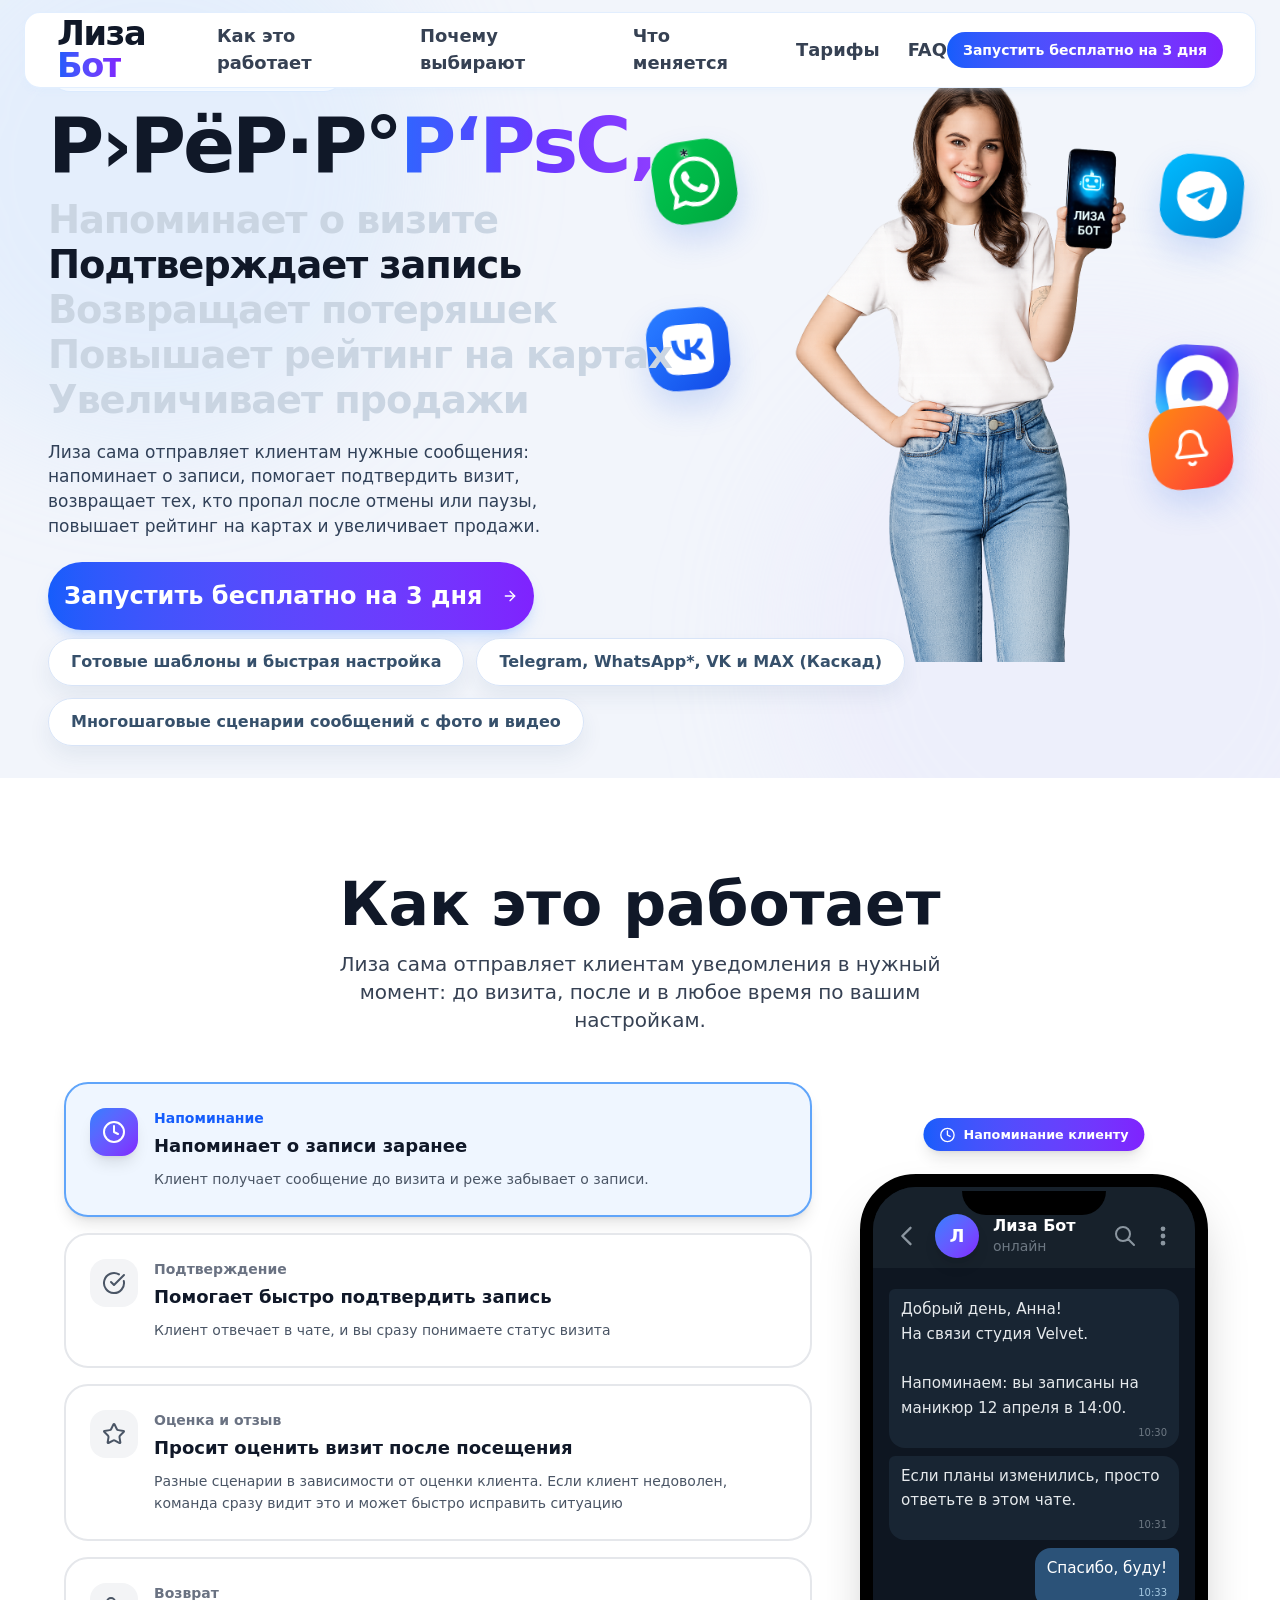
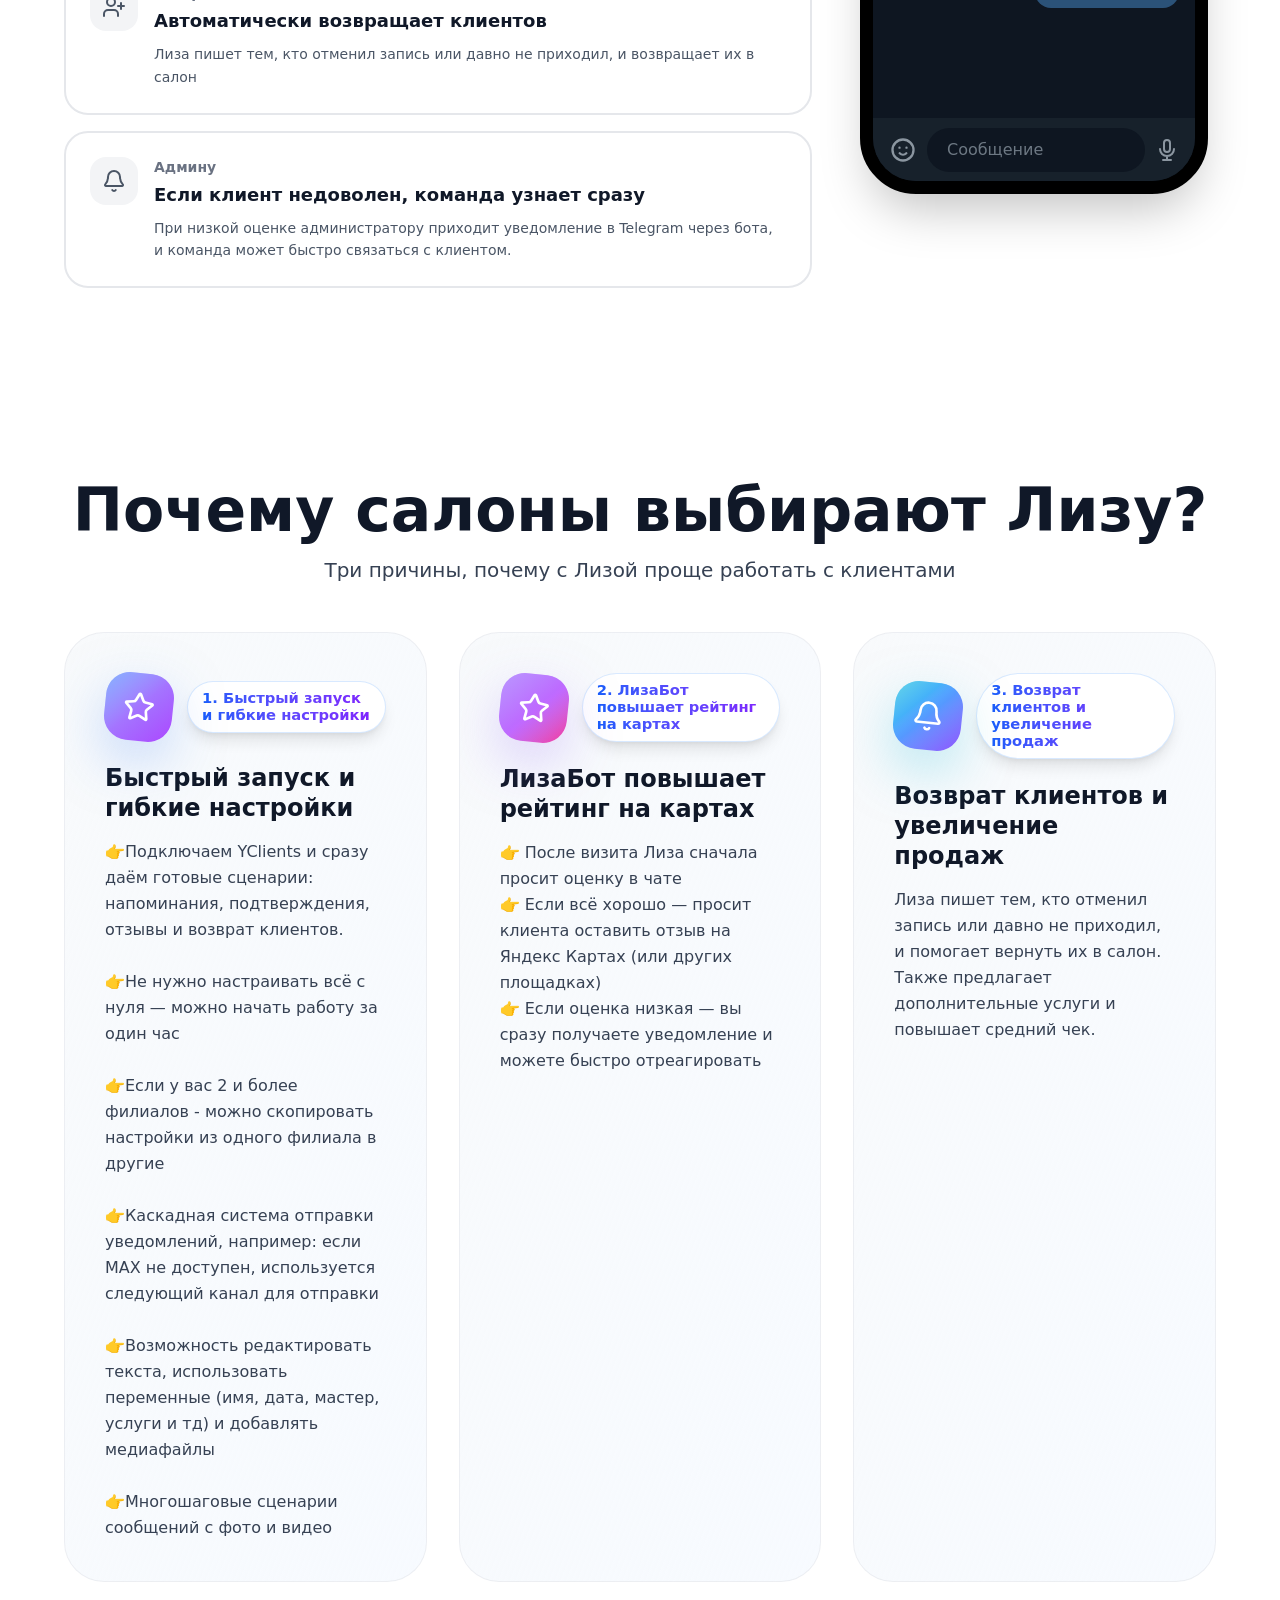
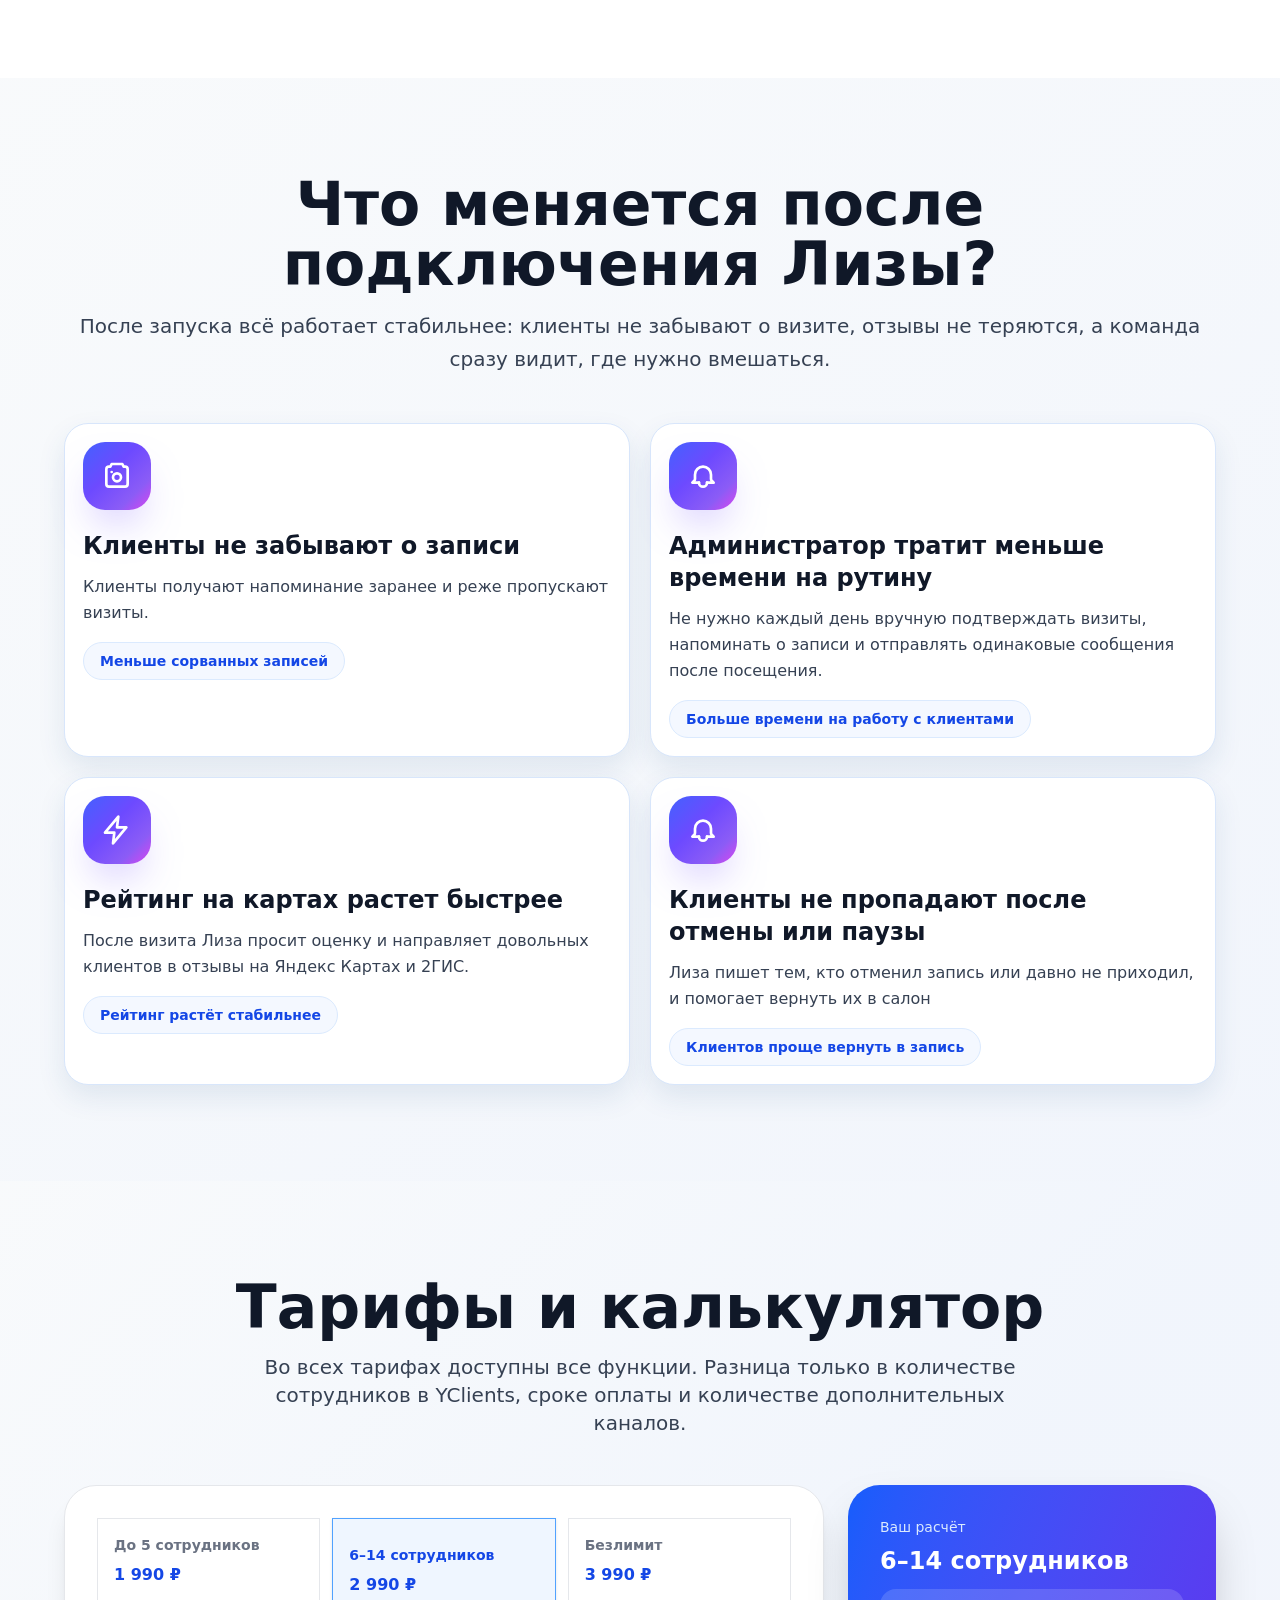
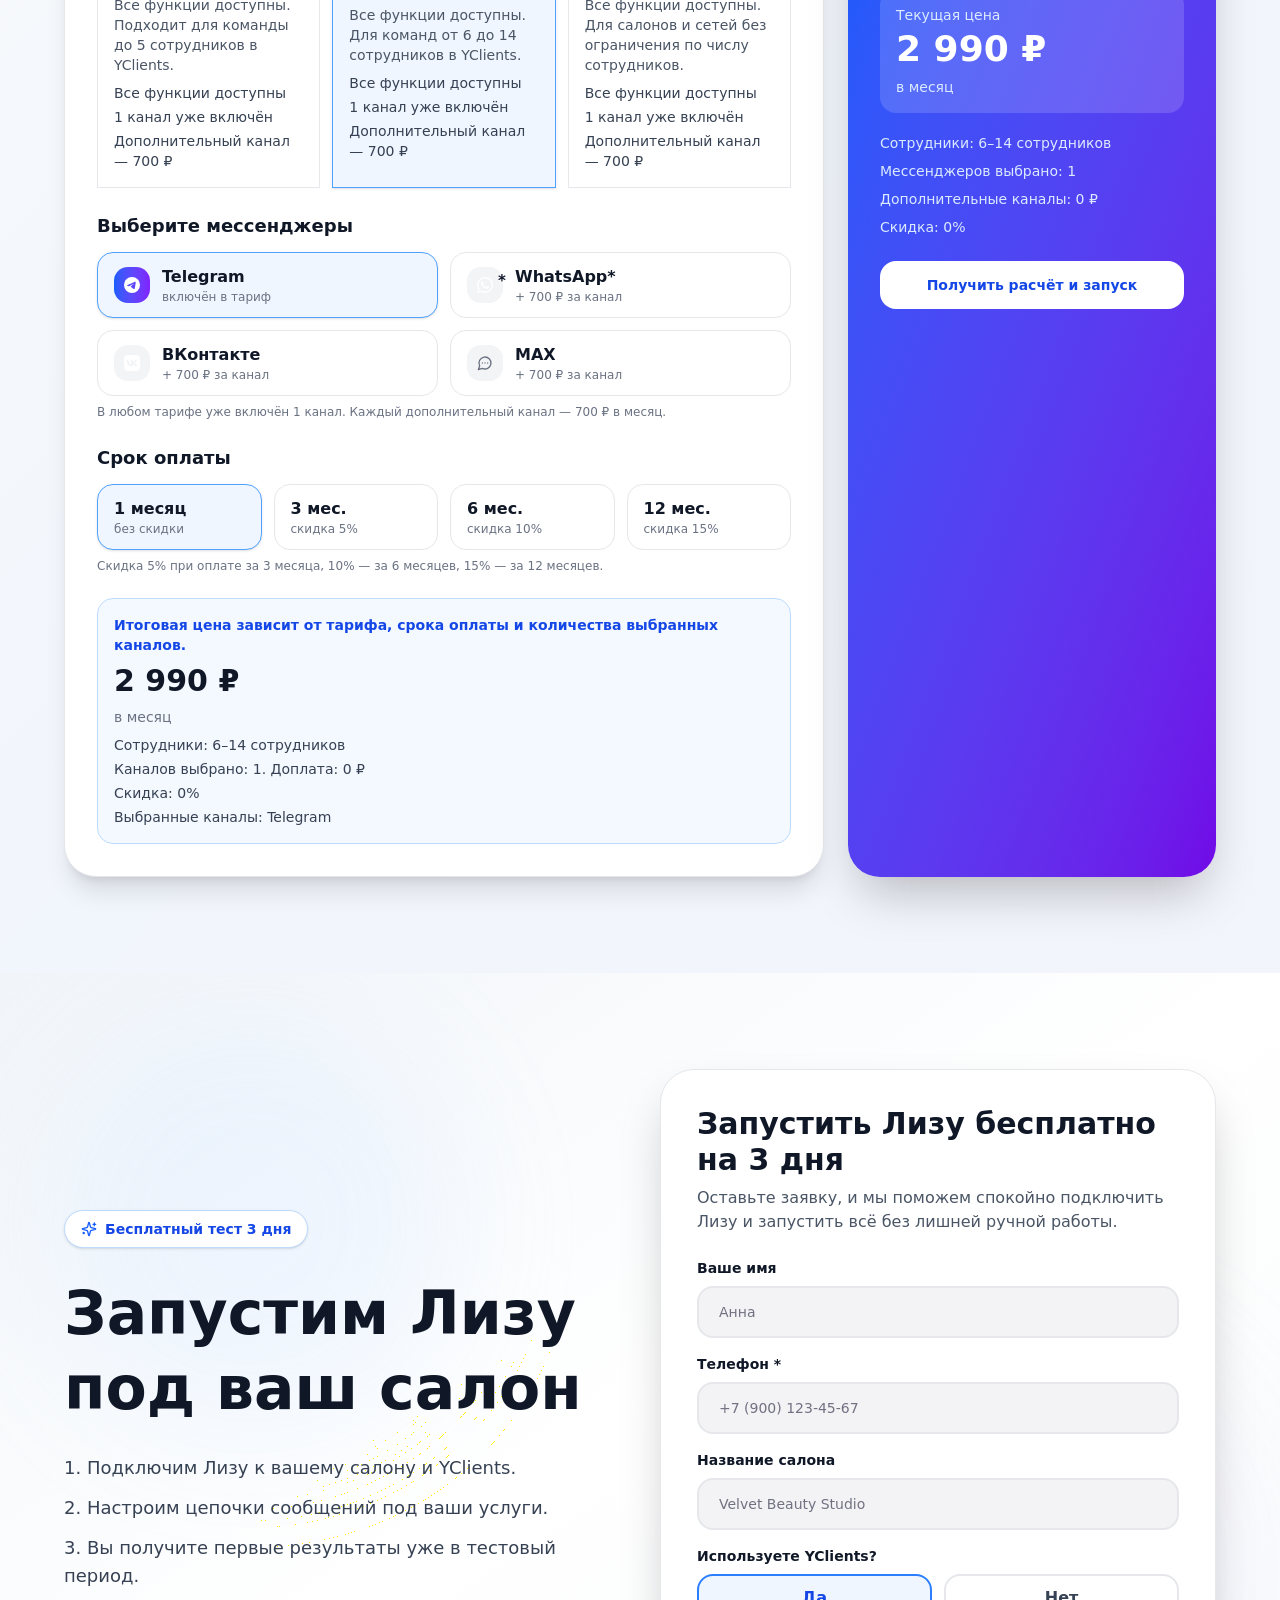
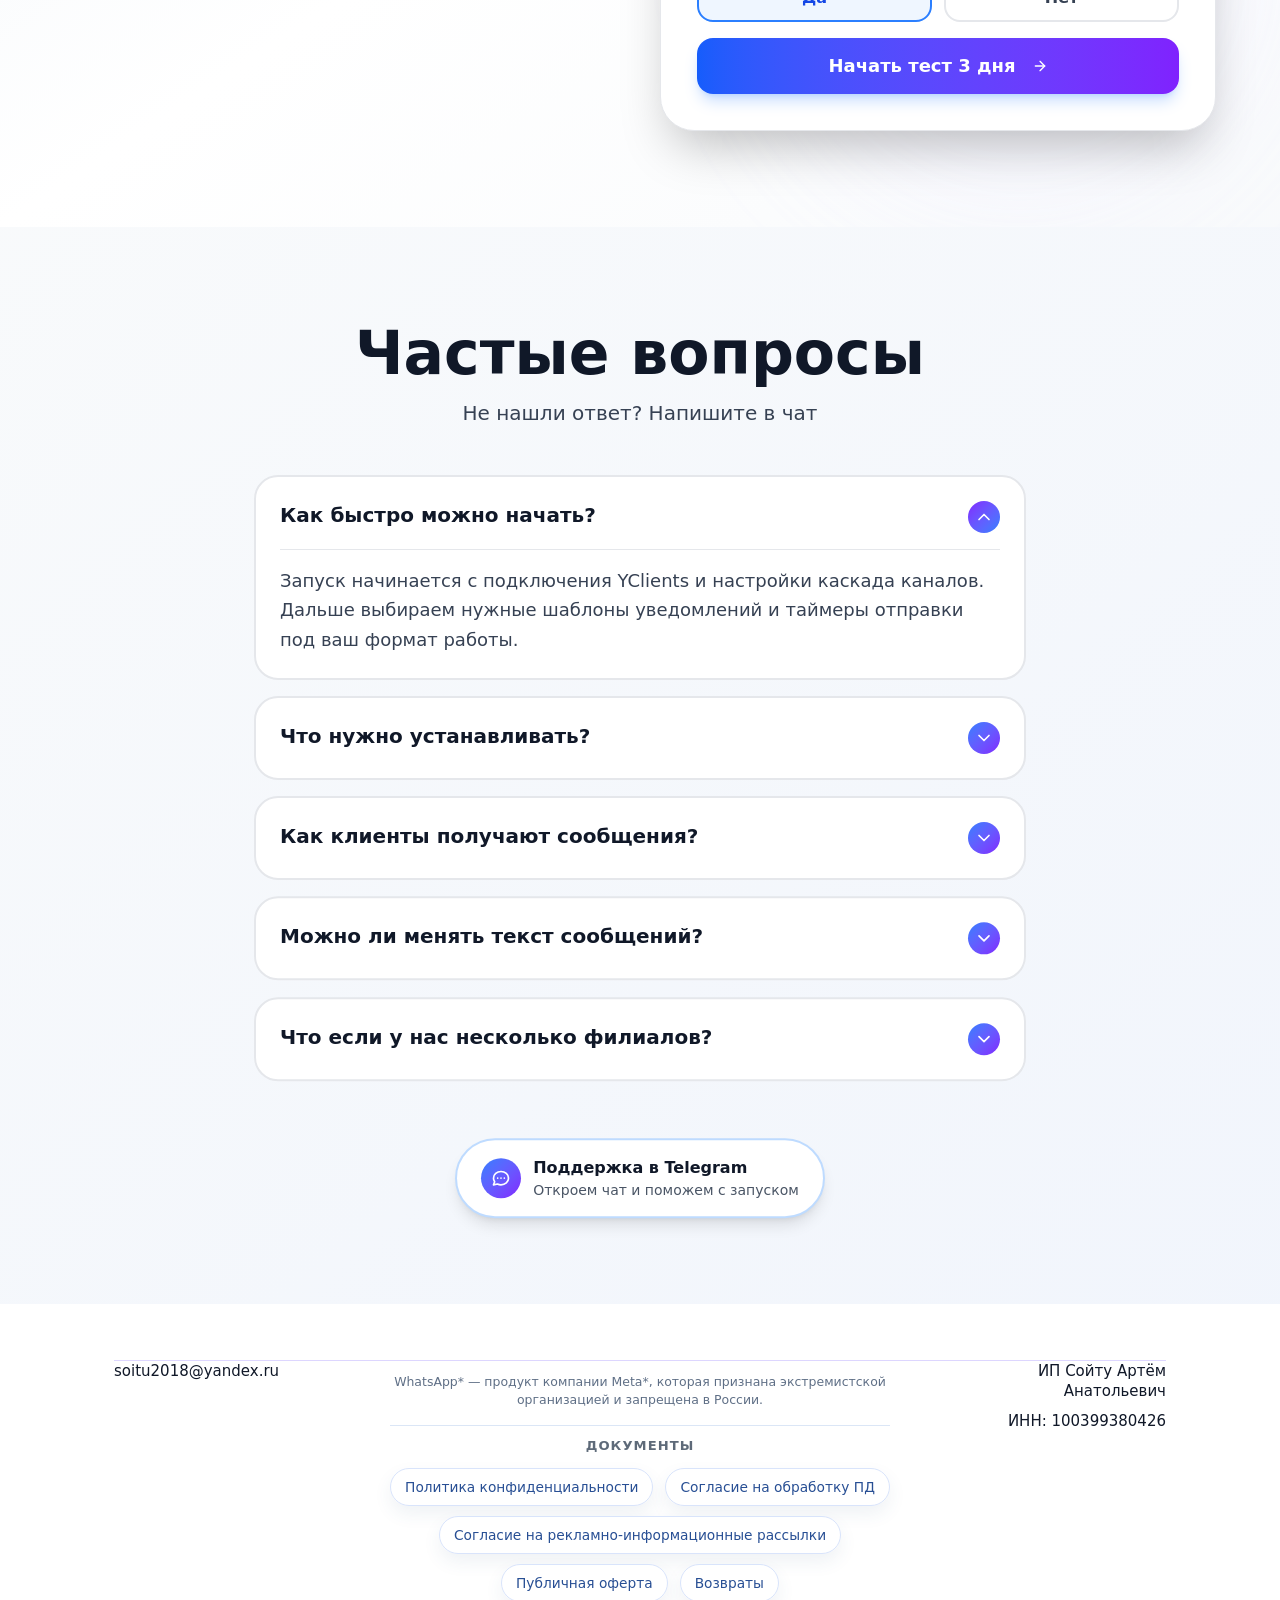
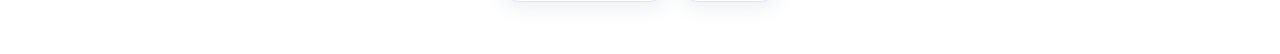
==== index.html @ 86edf3aa "Fix WhatsApp disclaimer markers" ====
﻿<!doctype html>
<!-- DEPLOY_ID: v7-2026-04-03-marketing-refresh -->
<html lang="ru">
<head>
  <meta charset="UTF-8" />
  <meta name="viewport" content="width=device-width, initial-scale=1" />
  <title>Liza Bot Landing</title>
  <link rel="stylesheet" href="./liza-app.css?v=20" />
  <style>
    html, body {
      margin: 0;
      padding: 0;
      width: 100%;
      max-width: 100%;
      overflow-x: hidden;
      background: #f2f5fb;
    }
    #liza-tilda-root {
      width: 100%;
      max-width: 100%;
      overflow-x: hidden;
    }

    .liza-old-content {
      display: none !important;
    }

    .liza-benefits-rebuild,
    .liza-outcomes-rebuild {
      margin-top: 24px;
      display: grid;
      gap: 18px;
    }

    .liza-benefits-grid {
      display: grid;
      grid-template-columns: 1fr;
      gap: 18px;
    }

    .liza-benefit-card {
      border: 1px solid #d9e5f8;
      background: linear-gradient(170deg, #ffffff 0%, #f7faff 100%);
      border-radius: 30px;
      padding: 28px 30px;
      min-height: 220px;
      box-shadow: 0 18px 38px rgba(33, 73, 121, 0.1);
      transition: transform 0.18s ease, box-shadow 0.18s ease, border-color 0.18s ease;
      display: grid;
      grid-template-columns: 108px minmax(0, 1fr);
      gap: 0 24px;
      align-items: start;
    }

    .liza-benefit-card:hover {
      transform: translateY(-2px);
      box-shadow: 0 22px 38px rgba(33, 73, 121, 0.14);
      border-color: #bdd4fb;
    }

    .liza-benefit-icon {
      width: 96px;
      height: 96px;
      border-radius: 28px;
      display: inline-flex;
      align-items: center;
      justify-content: center;
      color: #fff;
      box-shadow: 0 20px 40px rgba(52, 91, 179, 0.28);
      background: linear-gradient(138deg, #2f66ff 0%, #7a33ff 100%);
      grid-row: 1 / span 2;
    }

    .liza-benefit-icon svg {
      width: 44px;
      height: 44px;
      stroke: currentColor;
    }

    .liza-benefit-content {
      display: grid;
      gap: 8px;
      align-content: start;
      min-width: 0;
    }

    .liza-benefit-kicker {
      margin: 0;
      display: inline-flex;
      align-items: center;
      justify-self: start;
      border-radius: 999px;
      border: 1px solid #d2e2ff;
      background: #eef4ff;
      color: #2a64d1;
      padding: 7px 14px;
      font-size: 0.82rem;
      font-weight: 700;
      letter-spacing: 0.01em;
    }

    .liza-benefit-title {
      margin: 0 0 8px;
      color: #10253a;
      font-size: 1.35rem;
      font-weight: 850;
      line-height: 1.25;
    }

    .liza-benefit-copy {
      margin: 0;
      color: #3b4e64;
      font-size: 1.04rem;
      line-height: 1.58;
      white-space: pre-line;
    }

    .liza-outcomes-lead {
      background: #eef3ff;
      border: 1px solid #cfe0ff;
      border-radius: 18px;
      padding: 18px 20px;
      color: #2a4665;
      line-height: 1.5;
      font-size: clamp(1.06rem, 1.02rem + 0.38vw, 1.24rem);
      font-weight: 520;
    }

    .liza-outcomes-grid {
      display: grid;
      grid-template-columns: repeat(2, minmax(0, 1fr));
      gap: 14px;
    }

    .liza-outcome-card {
      border: 1px solid #d8e6fb;
      background: #fff;
      border-radius: 24px;
      padding: 18px;
      box-shadow: 0 12px 28px rgba(34, 79, 132, 0.1);
      transition: transform .18s ease, box-shadow .18s ease, border-color .18s ease;
    }

    .liza-outcome-card:hover {
      transform: translateY(-2px);
      box-shadow: 0 18px 34px rgba(34, 79, 132, 0.14);
      border-color: #bfd5ff;
    }

    .liza-outcome-head {
      display: flex;
      align-items: center;
      gap: 12px;
      margin-bottom: 10px;
    }

    .liza-outcome-icon {
      width: 68px;
      height: 68px;
      border-radius: 22px;
      display: inline-flex;
      align-items: center;
      justify-content: center;
      color: #fff;
      background-image: linear-gradient(135deg, #4361ff 0%, #6d4aff 42%, #8b5cf6 76%, #d946ef 100%) !important;
      box-shadow: 0 22px 44px -18px rgba(109, 74, 255, 0.58);
      flex-shrink: 0;
    }

    .liza-outcome-icon svg {
      width: 32px;
      height: 32px;
      stroke: currentColor;
    }

    .liza-outcome-title {
      margin: 0;
      color: #10253a;
      font-size: 1.12rem;
      font-weight: 800;
      line-height: 1.28;
    }

    .liza-outcome-copy {
      margin: 0;
      color: #3b4e64;
      font-size: 0.97rem;
      line-height: 1.5;
    }

    .liza-outcome-metric {
      margin-top: 12px;
      display: inline-flex;
      align-items: center;
      padding: 6px 10px;
      border-radius: 999px;
      font-size: 0.86rem;
      font-weight: 700;
      color: #1f5fce;
      background: #edf4ff;
      border: 1px solid #d7e7ff;
    }

    .liza-pricing-shell {
      margin-top: 20px;
      display: grid;
      grid-template-columns: minmax(0, 1.75fr) minmax(280px, 1fr);
      gap: 16px;
      align-items: stretch;
    }

    .liza-pricing-widget {
      background: #fff;
      border-radius: 26px;
      border: 1px solid #d8e5fb;
      box-shadow: 0 16px 36px rgba(35, 77, 126, 0.12);
      padding: 20px;
      color: #12263a;
      display: grid;
      gap: 12px;
    }

    .liza-pricing-grid {
      display: grid;
      grid-template-columns: repeat(3, minmax(0, 1fr));
      gap: 10px;
    }

    .liza-plan {
      border: 1px solid #d8e5fb;
      border-radius: 18px;
      padding: 12px;
      background: #f9fbff;
      cursor: pointer;
      transition: 0.18s ease;
      min-height: 140px;
    }

    .liza-plan input {
      display: none;
    }

    .liza-plan.active {
      background: linear-gradient(135deg, #eef5ff 0%, #ebeefe 100%);
      border-color: #4a87ff;
      box-shadow: 0 10px 22px rgba(42, 102, 201, 0.2);
    }

    .liza-plan-name {
      margin: 0 0 7px;
      font-weight: 800;
      font-size: 1.04rem;
      color: #102a45;
    }

    .liza-plan-price {
      margin: 0;
      font-size: 1.38rem;
      font-weight: 900;
      color: #1d5ed0;
      letter-spacing: -0.01em;
    }

    .liza-plan-meta {
      margin-top: 8px;
      color: #516882;
      font-size: 0.86rem;
      line-height: 1.36;
    }

    .liza-plan-desc {
      margin: 4px 0 0;
      color: #5d6f84;
      font-size: 0.84rem;
      line-height: 1.35;
    }

    .liza-pricing-row-title {
      margin: 2px 0 2px;
      font-size: 0.94rem;
      font-weight: 800;
      color: #233f5b;
    }

    .liza-pricing-row-hint {
      margin: -2px 0 2px;
      color: #5b6f87;
      font-size: 0.84rem;
      line-height: 1.42;
    }

    .liza-messenger-row {
      display: grid;
      grid-template-columns: repeat(2, minmax(0, 1fr));
      gap: 8px;
    }

    .liza-ms-item {
      display: inline-flex;
      align-items: center;
      gap: 8px;
      border: 1px solid #d2e0f8;
      border-radius: 14px;
      padding: 9px 11px;
      font-size: 0.9rem;
      font-weight: 600;
      color: #26445f;
      background: #f8fbff;
      user-select: none;
      cursor: pointer;
      transition: .18s ease;
    }

    .liza-ms-label {
      display: inline-flex;
      align-items: center;
      gap: 8px;
    }

    .liza-ms-icon {
      width: 24px;
      height: 24px;
      border-radius: 8px;
      display: inline-flex;
      align-items: center;
      justify-content: center;
      color: #fff;
      font-size: 0.67rem;
      font-weight: 800;
      letter-spacing: 0.01em;
      box-shadow: 0 6px 14px rgba(46, 74, 130, 0.22);
      flex-shrink: 0;
      position: relative;
      overflow: visible;
    }

    .liza-ms-icon--telegram { background: linear-gradient(135deg, #2aabee 0%, #1b7fd6 100%); }
    .liza-ms-icon--whatsapp { background: linear-gradient(135deg, #2ec866 0%, #1d9a4c 100%); }
    .liza-ms-icon--whatsapp::after {
      content: "*";
      position: absolute;
      top: -15px;
      left: 50%;
      transform: translateX(-50%);
      display: grid;
      place-items: center;
      width: 14px;
      height: 14px;
      font-size: 15px;
      font-weight: 900;
      line-height: 1;
      color: #0f172a;
      text-shadow: 0 1px 0 #ffffff, 0 0 6px rgba(255, 255, 255, 0.92);
      z-index: 2;
    }
    .liza-ms-icon--vk { background: linear-gradient(135deg, #3a6fe8 0%, #2855c3 100%); }
    .liza-ms-icon--max { background: linear-gradient(135deg, #5f7cff 0%, #7c3bff 100%); }
    .liza-ms-icon--default { background: linear-gradient(135deg, #4f7fff 0%, #5a62d4 100%); }

    .liza-whatsapp-icon-host {
      position: relative !important;
      overflow: visible !important;
    }

    .liza-whatsapp-icon-star {
      position: absolute;
      top: -15px;
      left: 50%;
      transform: translateX(-50%);
      display: grid;
      place-items: center;
      width: 14px;
      height: 14px;
      color: #0f172a;
      font-size: 15px;
      font-weight: 900;
      line-height: 1;
      pointer-events: none;
      text-shadow: 0 1px 0 #ffffff, 0 0 6px rgba(255, 255, 255, 0.92);
      z-index: 3;
    }

    .liza-whatsapp-icon-host--wide > .liza-whatsapp-icon-star {
      top: 7px;
      left: 35px;
    }

    .liza-ms-item.active {
      border-color: #5692ff;
      background: #eaf2ff;
      box-shadow: inset 0 0 0 1px rgba(73, 131, 255, 0.18);
    }

    .liza-ms-item input {
      accent-color: #2b76ff;
      width: 15px;
      height: 15px;
    }

    .liza-pricing-note-grid {
      display: grid;
      grid-template-columns: repeat(2, minmax(0, 1fr));
      gap: 8px;
    }

    .liza-pricing-note {
      border: 1px solid #d9e7ff;
      border-radius: 14px;
      padding: 10px 12px;
      background: #f8fbff;
      color: #3d5670;
      font-size: 0.86rem;
      line-height: 1.35;
    }

    .liza-pricing-note strong {
      color: #1c3653;
      display: block;
      margin-bottom: 4px;
    }

    .liza-pricing-aside {
      border-radius: 26px;
      border: 1px solid rgba(102, 128, 255, 0.28);
      background: linear-gradient(155deg, #2f66ff 0%, #4d4bf5 52%, #6f2dff 100%);
      box-shadow: 0 24px 44px rgba(60, 65, 166, 0.32);
      color: #fff;
      padding: 20px;
      display: grid;
      align-content: start;
      gap: 12px;
    }

    .liza-aside-kicker {
      margin: 0;
      font-size: 0.84rem;
      font-weight: 600;
      color: rgba(236, 243, 255, 0.9);
    }

    .liza-aside-title {
      margin: 0;
      font-size: 2rem;
      line-height: 1;
      font-weight: 900;
      letter-spacing: -0.02em;
      color: #fff;
    }

    .liza-pricing-summary {
      border-radius: 16px;
      border: 1px solid rgba(255, 255, 255, 0.2);
      background: rgba(255, 255, 255, 0.14);
      padding: 14px;
      display: grid;
      gap: 4px;
    }

    .liza-summary-big {
      font-size: 2.05rem;
      font-weight: 900;
      color: #fff;
      line-height: 1.06;
      letter-spacing: -0.015em;
    }

    .liza-summary-line {
      font-size: 0.92rem;
      color: rgba(239, 245, 255, 0.96);
      line-height: 1.45;
    }

    .liza-pricing-cta {
      margin-top: 2px;
      display: inline-flex;
      align-items: center;
      justify-content: center;
      width: 100%;
      min-height: 48px;
      border-radius: 14px;
      border: none;
      text-decoration: none;
      font-size: 0.98rem;
      font-weight: 800;
      color: #1744c2;
      background: #fff;
      transition: transform .14s ease, box-shadow .14s ease;
      box-shadow: 0 10px 22px rgba(15, 22, 62, 0.22);
    }

    .liza-pricing-cta:hover {
      transform: translateY(-1px);
      box-shadow: 0 14px 26px rgba(15, 22, 62, 0.28);
    }

    .liza-footer-clean {
      background: #ffffff;
      margin-top: 24px;
      border-top: 1px solid #dbe6f6;
    }

    .liza-footer-inner {
      max-width: 1420px;
      margin: 0 auto;
      padding: 28px 24px 34px;
    }

    .liza-footer-grid {
      display: grid;
      grid-template-columns: minmax(0, 1fr) minmax(0, 1fr) minmax(0, 1fr);
      gap: 24px;
      align-items: start;
    }

    .liza-footer-col {
      display: grid;
      gap: 18px;
      align-content: start;
    }

    .liza-footer-col--center {
      justify-items: center;
      text-align: center;
    }

    .liza-footer-col--right {
      justify-items: end;
      text-align: right;
    }

    .liza-footer-link,
    .liza-footer-text {
      color: #13253a;
      font-size: clamp(1rem, 0.98rem + 0.22vw, 1.12rem);
      line-height: 1.4;
      text-decoration: none;
    }

    .liza-footer-link {
      transition: color 0.18s ease, opacity 0.18s ease;
    }

    .liza-footer-link:hover {
      color: #2a64d1;
    }

    .liza-footer-docs {
      width: min(100%, 500px);
      margin-top: 2px;
      padding-top: 10px;
      border-top: 1px solid #dbe6f6;
    }

    .liza-footer-docs-title {
      margin: 0 0 12px;
      color: #13253a;
      font-size: 0.82rem;
      font-weight: 800;
      letter-spacing: 0.08em;
      text-transform: uppercase;
      opacity: 0.68;
    }

    .liza-footer-docs-list {
      display: flex;
      flex-wrap: wrap;
      align-items: center;
      justify-content: center;
      gap: 10px 12px;
      margin: 0;
      padding: 0;
      list-style: none;
    }

    .liza-footer-docs-list a {
      display: inline-flex;
      align-items: center;
      justify-content: center;
      min-height: 38px;
      padding: 7px 14px;
      border: 1px solid #d9e4fb;
      border-radius: 999px;
      background: rgba(255, 255, 255, 0.92);
      color: #284f94;
      font-size: 0.86rem;
      font-weight: 500;
      line-height: 1.35;
      text-decoration: none;
      box-shadow: 0 8px 18px rgba(54, 84, 132, 0.08);
      transition: transform 0.16s ease, box-shadow 0.16s ease, border-color 0.16s ease, color 0.16s ease;
      text-align: center;
    }

    .liza-footer-docs-list a:hover {
      color: #4f43e3;
      border-color: #c8d9fb;
      box-shadow: 0 12px 24px rgba(54, 84, 132, 0.12);
      transform: translateY(-1px);
    }

    .liza-whatsapp-footnote {
      max-width: 620px;
      margin: 12px auto 0;
      color: #5f6f86;
      font-size: 0.78rem;
      line-height: 1.45;
      text-align: center;
    }

    .liza-footer-socials {
      display: inline-flex;
      align-items: center;
      justify-content: center;
      gap: 14px;
      flex-wrap: wrap;
    }

    .liza-footer-social {
      width: 48px;
      height: 48px;
      border-radius: 16px;
      display: inline-flex;
      align-items: center;
      justify-content: center;
      background: #ffffff;
      color: #4f43e3;
      border: 1px solid #d9e4fb;
      text-decoration: none;
      font-size: 0.9rem;
      font-weight: 800;
      letter-spacing: 0.02em;
      box-shadow: 0 10px 24px rgba(56, 86, 139, 0.14);
      transition: transform 0.16s ease, box-shadow 0.16s ease, border-color 0.16s ease, color 0.16s ease, background 0.16s ease;
    }

    .liza-footer-social:hover {
      transform: translateY(-1px);
      box-shadow: 0 16px 30px rgba(56, 86, 139, 0.18);
      border-color: #c8d9fb;
      color: #2b63da;
      background: #f8fbff;
    }

    .liza-footer-social svg {
      width: 18px;
      height: 18px;
      fill: currentColor;
      stroke: none;
    }

    .liza-hero-chip {
      display: inline-flex !important;
      align-items: center;
      justify-content: center;
      min-height: 48px;
      padding: 0 18px;
      border-radius: 999px;
      border: 1px solid #d8e4f7;
      background: rgba(255, 255, 255, 0.96);
      box-shadow: 0 10px 22px rgba(34, 72, 120, 0.08);
      color: #36506b;
      font-size: 0.98rem;
      font-weight: 700;
      line-height: 1.25;
      text-align: center;
    }

    @keyframes lizaHeroFloatA {
      0% { transform: translate3d(0, 0, 0) rotate(-2deg) scale(1); }
      25% { transform: translate3d(-5px, -10px, 0) rotate(-4deg) scale(1.02); }
      50% { transform: translate3d(6px, -20px, 0) rotate(2deg) scale(1.04); }
      75% { transform: translate3d(-3px, -9px, 0) rotate(-1deg) scale(1.02); }
      100% { transform: translate3d(0, 0, 0) rotate(-2deg) scale(1); }
    }

    @keyframes lizaHeroFloatB {
      0% { transform: translate3d(0, 0, 0) rotate(3deg) scale(1); }
      30% { transform: translate3d(7px, -14px, 0) rotate(5deg) scale(1.03); }
      60% { transform: translate3d(-4px, -18px, 0) rotate(1deg) scale(1.05); }
      100% { transform: translate3d(0, 0, 0) rotate(3deg) scale(1); }
    }

    @keyframes lizaHeroFloatC {
      0% { transform: translate3d(0, 0, 0) rotate(-1deg) scale(1); }
      20% { transform: translate3d(-8px, -8px, 0) rotate(-4deg) scale(1.01); }
      55% { transform: translate3d(3px, -22px, 0) rotate(3deg) scale(1.04); }
      100% { transform: translate3d(0, 0, 0) rotate(-1deg) scale(1); }
    }

    @keyframes lizaHeroFloatD {
      0% { transform: translate3d(0, 0, 0) rotate(1deg) scale(1); }
      35% { transform: translate3d(5px, -11px, 0) rotate(4deg) scale(1.02); }
      65% { transform: translate3d(-6px, -17px, 0) rotate(-2deg) scale(1.03); }
      100% { transform: translate3d(0, 0, 0) rotate(1deg) scale(1); }
    }

    .liza-hero-float {
      will-change: transform;
      transform-origin: 50% 50%;
    }

    #hero .liza-hero-visual > div:nth-of-type(2) .hero-float {
      animation: lizaHeroFloatA 6.9s ease-in-out infinite !important;
    }

    #hero .liza-hero-visual > div:nth-of-type(3) .hero-float {
      animation: lizaHeroFloatB 7.8s ease-in-out infinite !important;
    }

    #hero .liza-hero-visual > div:nth-of-type(4) .hero-float {
      animation: lizaHeroFloatC 8.4s ease-in-out infinite !important;
    }

    #hero .liza-hero-visual > div:nth-of-type(5) .hero-float {
      animation: lizaHeroFloatD 7.2s ease-in-out infinite !important;
    }

    .liza-gradient-bot-text {
      background: linear-gradient(90deg, #2f66ff 0%, #6a37ff 55%, #8e3dff 100%);
      -webkit-background-clip: text;
      background-clip: text;
      color: transparent;
    }

    .liza-support-link-card {
      cursor: pointer;
      transition: transform 0.16s ease, box-shadow 0.16s ease, border-color 0.16s ease;
    }

    .liza-support-link-card:hover {
      transform: translateY(-1px);
      box-shadow: 0 16px 28px rgba(39, 76, 129, 0.12);
      border-color: #cdddf9;
    }

    #faq [style*="opacity: 0"] {
      opacity: 1 !important;
      transform: none !important;
    }

    .liza-support-overlay {
      position: absolute;
      inset: 0;
      z-index: 4;
      border-radius: inherit;
    }

    @media (max-width: 1160px) {
      .liza-pricing-shell {
        grid-template-columns: 1fr;
      }
    }

    @media (max-width: 1024px) {
      .liza-benefits-grid,
      .liza-outcomes-grid,
      .liza-pricing-grid,
      .liza-pricing-note-grid,
      .liza-messenger-row {
        grid-template-columns: 1fr;
      }

      .liza-footer-grid {
        grid-template-columns: 1fr;
      }

      .liza-footer-col,
      .liza-footer-col--center,
      .liza-footer-col--right {
        justify-items: start;
        text-align: left;
      }

      .liza-footer-socials {
        justify-content: flex-start;
      }
    }

    @media (max-width: 760px) {
      header {
        overflow-x: clip !important;
      }

      header > div {
        padding-left: 12px !important;
        padding-right: 12px !important;
      }

      header > div > div {
        display: grid !important;
        grid-template-columns: minmax(0, 1fr) auto !important;
        min-height: 64px !important;
        gap: 10px !important;
        padding-left: 14px !important;
        padding-right: 14px !important;
        align-items: center !important;
      }

      header .liza-header-brand {
        display: block !important;
        flex: none !important;
        min-width: 0 !important;
        max-width: 100% !important;
        font-size: 1.22rem !important;
        line-height: 1 !important;
        white-space: nowrap !important;
        overflow: hidden !important;
        text-overflow: ellipsis !important;
      }

      header a[href="#lead-form"] {
        justify-self: end !important;
        min-height: 38px !important;
        max-width: min(50vw, 190px) !important;
        padding: 0 12px !important;
        font-size: 0.76rem !important;
        font-weight: 800 !important;
        line-height: 1.1 !important;
        white-space: nowrap !important;
        overflow: hidden !important;
        text-overflow: ellipsis !important;
        border-radius: 999px !important;
      }

      .liza-benefit-card {
        grid-template-columns: 72px minmax(0, 1fr);
        gap: 0 14px;
        padding: 20px;
        min-height: 0;
        align-items: start;
      }

      .liza-benefit-icon {
        width: 72px;
        height: 72px;
        border-radius: 22px;
        grid-row: 1 / span 2;
      }

      .liza-benefit-icon svg {
        width: 32px;
        height: 32px;
      }

      .liza-benefit-content {
        gap: 6px;
      }

      .liza-benefit-kicker {
        padding: 6px 12px;
        font-size: 0.78rem;
      }

      .liza-benefit-title {
        font-size: 1.18rem;
        line-height: 1.22;
      }

      .liza-benefit-copy {
        font-size: 0.96rem;
        line-height: 1.5;
      }
    }

    #hero .liza-hero-shell {
      padding-top: 40px !important;
    }

    #hero .liza-hero-grid {
      min-height: 0 !important;
      align-items: start !important;
    }

    #hero .liza-hero-copy {
      max-width: 700px !important;
    }

    #hero .liza-hero-badge,
    #hero .liza-hero-chip {
      padding: 12px 22px !important;
      font-size: 16px !important;
      line-height: 1.1 !important;
      border-radius: 9999px !important;
    }

    #hero .liza-hero-badge {
      margin-bottom: 18px !important;
    }

    #hero .liza-hero-title {
      font-size: clamp(56px, 6vw, 84px) !important;
      line-height: 0.94 !important;
      margin-bottom: 18px !important;
      letter-spacing: -0.04em !important;
    }

    #hero .liza-hero-rotator {
      display: flex;
      flex-direction: column;
      gap: 2px;
      margin-bottom: 20px !important;
    }

    #hero .liza-hero-line {
      font-size: clamp(26px, 3vw, 46px) !important;
      line-height: 1.02 !important;
      letter-spacing: -0.03em !important;
      white-space: nowrap !important;
    }

    #hero .liza-hero-lead {
      max-width: 680px !important;
      font-size: clamp(17px, 1.05vw, 20px) !important;
      line-height: 1.45 !important;
      margin-bottom: 24px !important;
    }

    #hero a[href="#lead-form"] {
      margin-top: 0 !important;
    }

    #hero .liza-hero-visual {
      height: clamp(520px, 64vh, 760px) !important;
      max-width: 560px !important;
    }

    #hero .hero-float {
      animation-name: heroFloat !important;
      animation-duration: 4.4s !important;
      animation-iteration-count: infinite !important;
      animation-timing-function: ease-in-out !important;
      animation-play-state: running !important;
      transform-origin: center center !important;
    }

    #hero .hero-icon-shell {
      box-shadow: 0 16px 32px rgba(37, 99, 235, 0.18) !important;
    }

    header .liza-header-brand {
      font-size: 2.1rem !important;
      line-height: 0.95 !important;
      letter-spacing: -0.04em !important;
    }

    #pricing .liza-pricing-plan-grid {
      display: grid !important;
      grid-template-columns: repeat(3, minmax(0, 1fr)) !important;
      gap: 12px !important;
      align-items: stretch !important;
    }

    #pricing .liza-pricing-plan-card {
      padding: 16px !important;
      min-height: 0 !important;
    }

    #pricing .liza-pricing-plan-card p {
      margin-bottom: 8px !important;
    }

    #footer {
      padding-top: 56px !important;
      padding-bottom: 52px !important;
    }

    #footer > div {
      max-width: 1180px !important;
    }

    #footer .liza-footer-grid {
      display: grid !important;
      grid-template-columns: minmax(170px, 1fr) minmax(0, 500px) minmax(170px, 1fr) !important;
      gap: 28px !important;
      align-items: start !important;
      max-width: 1120px !important;
      margin: 0 auto !important;
    }

    #footer .liza-footer-left,
    #footer .liza-footer-right {
      display: flex !important;
      flex-direction: column !important;
      gap: 10px !important;
      font-size: 15px !important;
      line-height: 1.35 !important;
      max-width: 200px !important;
    }

    #footer .liza-footer-left {
      text-align: left !important;
      justify-self: start !important;
    }

    #footer .liza-footer-center {
      display: grid !important;
      justify-items: center !important;
      text-align: center !important;
      justify-self: center !important;
      gap: 14px !important;
      width: 100% !important;
    }

    #footer .liza-footer-center > a {
      display: none !important;
    }

    #footer .liza-footer-docs {
      justify-self: center !important;
    }

    #footer .liza-footer-right {
      text-align: right !important;
      justify-self: end !important;
    }

    @media (min-width: 1025px) {
      #how-it-works .grid.lg\:grid-cols-2 {
        grid-template-columns: minmax(0, 1fr) 364px !important;
        gap: 40px !important;
        align-items: start !important;
      }

      #how-it-works .lg\:sticky {
        position: relative !important;
        top: auto !important;
        display: flex !important;
        justify-content: center !important;
      }

      #how-it-works .lg\:sticky > .relative {
        width: 348px !important;
        max-width: 348px !important;
        margin: 28px auto 0 !important;
      }

      #how-it-works .lg\:sticky > .relative > div:first-child {
        position: absolute !important;
        top: 8px !important;
        left: 50% !important;
        right: auto !important;
        transform: translateX(-50%) !important;
        z-index: 20 !important;
        margin: 0 !important;
      }

      #how-it-works .lg\:sticky > .relative > div:first-child > div {
        padding: 8px 16px !important;
        font-size: 0.8rem !important;
      }

      #how-it-works .lg\:sticky > .relative > div:nth-child(2) {
        width: 348px !important;
        height: 620px !important;
        margin: 64px auto 0 !important;
      }

      #benefits .grid.lg\:grid-cols-3 > .group > div > .flex.flex-nowrap.items-center.gap-3.mb-7.min-w-0 {
        display: flex !important;
        flex-wrap: nowrap !important;
        align-items: center !important;
        gap: 14px !important;
        margin-bottom: 22px !important;
      }

      #benefits .grid.lg\:grid-cols-3 > .group > div > .flex.flex-nowrap.items-center.gap-3.mb-7.min-w-0 > .relative.flex-shrink-0 > div {
        width: 68px !important;
        height: 68px !important;
      }

      #benefits .grid.lg\:grid-cols-3 > .group > div > .flex.flex-nowrap.items-center.gap-3.mb-7.min-w-0 > .relative.flex-shrink-0 svg {
        width: 32px !important;
        height: 32px !important;
      }

      #benefits .grid.lg\:grid-cols-3 > .group > div > .flex.flex-nowrap.items-center.gap-3.mb-7.min-w-0 > .inline-flex.items-center.min-w-0.flex-1 {
        flex: 1 1 auto !important;
        min-width: 0 !important;
        margin: 0 !important;
        padding: 8px 14px !important;
      }

      #benefits .grid.lg\:grid-cols-3 > .group > div > .flex.flex-nowrap.items-center.gap-3.mb-7.min-w-0 > .inline-flex.items-center.min-w-0.flex-1 span {
        font-size: 0.92rem !important;
        line-height: 1.15 !important;
      }
    }

    @media (max-width: 1180px) {
      #hero .liza-hero-title {
        font-size: clamp(52px, 5.6vw, 76px) !important;
      }

      #hero .liza-hero-line {
        font-size: clamp(24px, 2.7vw, 40px) !important;
      }
    }

    @media (max-width: 1024px) {
      header .liza-header-brand {
        font-size: 1.95rem !important;
      }

      #hero .liza-hero-shell {
        padding-top: 44px !important;
      }

      #hero .liza-hero-grid {
        min-height: 0 !important;
      }

      #hero .liza-hero-title {
        font-size: clamp(44px, 8vw, 66px) !important;
      }

      #hero .liza-hero-line {
        font-size: clamp(22px, 3.4vw, 34px) !important;
        white-space: normal !important;
      }

      #hero .liza-hero-lead {
        font-size: 18px !important;
      }

      #hero .liza-hero-visual {
        height: clamp(460px, 58vh, 620px) !important;
      }
    }

    @media (max-width: 900px) {
      #pricing .liza-pricing-plan-grid {
        grid-template-columns: 1fr !important;
      }
    }

    @media (max-width: 760px) {
      header .liza-header-brand {
        font-size: 1.22rem !important;
      }

      #hero .liza-hero-shell {
        padding-top: 36px !important;
        overflow-x: hidden !important;
      }

      #hero .liza-hero-title {
        max-width: 100% !important;
        font-size: clamp(34px, 11vw, 48px) !important;
        line-height: 0.92 !important;
        letter-spacing: -0.05em !important;
        overflow-wrap: anywhere !important;
      }

      #hero .liza-hero-line {
        max-width: 100% !important;
        font-size: clamp(19px, 7vw, 24px) !important;
        line-height: 1.04 !important;
        white-space: normal !important;
        overflow-wrap: anywhere !important;
      }

      #hero .liza-hero-lead {
        max-width: 100% !important;
        font-size: 16px !important;
        margin-bottom: 20px !important;
      }

      #hero .liza-hero-badge,
      #hero .liza-hero-chip {
        font-size: 15px !important;
        padding: 11px 18px !important;
      }

      #hero .liza-hero-visual {
        height: auto !important;
        max-width: 100% !important;
        width: 100% !important;
        overflow: hidden !important;
        border-radius: 28px !important;
      }

      #hero .liza-hero-visual > div:nth-of-type(2),
      #hero .liza-hero-visual > div:nth-of-type(4) {
        display: none !important;
      }

      #footer .liza-footer-grid {
        grid-template-columns: 1fr !important;
        gap: 20px !important;
      }

      #footer .liza-footer-left,
      #footer .liza-footer-center,
      #footer .liza-footer-right {
        text-align: center !important;
        justify-self: center !important;
      }

      #footer .liza-footer-docs {
      width: 100% !important;
      max-width: 500px !important;
      margin: 2px auto 0 !important;
    }

      #footer .liza-footer-docs-list {
        display: grid !important;
        grid-template-columns: 1fr !important;
      }
    }

    @media (max-width: 420px) {
      header > div {
        padding-left: 8px !important;
        padding-right: 8px !important;
      }

      header > div > div {
        min-height: 58px !important;
        gap: 8px !important;
        padding-left: 12px !important;
        padding-right: 12px !important;
      }

      header .liza-header-brand {
        font-size: 1.08rem !important;
      }

      header a[href="#lead-form"] {
        min-height: 36px !important;
        max-width: min(49vw, 176px) !important;
        padding: 0 10px !important;
        font-size: 0.7rem !important;
      }

      .liza-benefit-card {
        grid-template-columns: 62px minmax(0, 1fr);
        gap: 0 12px;
        padding: 18px;
      }

      .liza-benefit-icon {
        width: 62px;
        height: 62px;
        border-radius: 20px;
      }

      .liza-benefit-icon svg {
        width: 28px;
        height: 28px;
      }

      .liza-benefit-kicker {
        padding: 6px 10px;
        font-size: 0.72rem;
      }

      .liza-benefit-title {
        font-size: 1.06rem;
      }

      .liza-benefit-copy {
        font-size: 0.9rem;
      }
    }

    @media (max-width: 760px) {
      header {
        position: relative !important;
        inset: auto !important;
        top: auto !important;
        left: auto !important;
        right: auto !important;
        z-index: 20 !important;
        padding: 12px 14px 0 !important;
        margin: 0 0 14px !important;
      }

      header > div {
        max-width: none !important;
        padding: 0 !important;
      }

      header > div > div {
        display: grid !important;
        grid-template-columns: auto minmax(0, 1fr) !important;
        min-height: 78px !important;
        gap: 14px !important;
        padding: 14px 16px !important;
        align-items: center !important;
      }

      header .liza-header-brand {
        display: inline-flex !important;
        flex-wrap: nowrap !important;
        align-items: flex-end !important;
        gap: 0.08em !important;
        min-width: max-content !important;
        max-width: none !important;
        font-size: 1.72rem !important;
        line-height: 0.92 !important;
        letter-spacing: -0.04em !important;
        white-space: nowrap !important;
        overflow: visible !important;
        text-overflow: clip !important;
      }

      header .liza-header-brand span {
        white-space: nowrap !important;
      }

      header a[href="#lead-form"] {
        justify-self: stretch !important;
        width: 100% !important;
        max-width: 100% !important;
        min-height: 46px !important;
        padding: 0 16px !important;
        font-size: 0.95rem !important;
        font-weight: 800 !important;
        line-height: 1 !important;
      }

      #hero .liza-hero-shell {
        padding-top: 8px !important;
      }

      #hero .liza-hero-grid,
      #how-it-works .liza-benefits-grid,
      #proof .liza-outcomes-grid {
        overflow-x: clip !important;
      }

      #how-it-works .liza-benefit-card,
      #proof .liza-outcome-card {
        width: 100% !important;
        max-width: 100% !important;
        margin-left: 0 !important;
        margin-right: 0 !important;
        box-sizing: border-box !important;
        overflow: hidden !important;
      }

      #how-it-works .liza-benefit-card > *,
      #proof .liza-outcome-card > * {
        max-width: 100% !important;
      }

      #how-it-works .liza-benefit-card a,
      #how-it-works .liza-benefit-card button,
      #proof .liza-outcome-card a,
      #proof .liza-outcome-card button,
      #proof .liza-outcome-metric {
        position: static !important;
        left: auto !important;
        right: auto !important;
        bottom: auto !important;
        transform: none !important;
        display: inline-flex !important;
        align-self: flex-start !important;
        max-width: 100% !important;
        margin-top: 16px !important;
        margin-bottom: 0 !important;
      }

      #proof .liza-outcome-icon {
        flex: 0 0 72px !important;
        width: 72px !important;
        height: 72px !important;
      }

      #how-it-works > div {
        padding-left: 16px !important;
        padding-right: 16px !important;
      }

      #how-it-works .grid.lg\:grid-cols-2 {
        gap: 20px !important;
      }

      #how-it-works .space-y-4 {
        width: 100% !important;
      }

      #how-it-works .lg\:sticky {
        position: relative !important;
        top: auto !important;
        width: 100% !important;
        justify-content: center !important;
        overflow: hidden !important;
      }

      #how-it-works .lg\:sticky > .relative {
        width: min(100%, 320px) !important;
        max-width: 320px !important;
        margin: 0 auto !important;
        padding-top: 0 !important;
      }

      #how-it-works .lg\:sticky > .relative > div:first-child {
        position: static !important;
        inset: auto !important;
        display: flex !important;
        justify-content: center !important;
        margin: 0 0 14px !important;
        text-align: center !important;
      }

      #how-it-works .lg\:sticky > .relative > div:first-child > div {
        max-width: 100% !important;
        padding: 10px 16px !important;
        font-size: 0.95rem !important;
        line-height: 1.1 !important;
      }

      #how-it-works .lg\:sticky > .relative > div:nth-child(2) {
        width: 100% !important;
        max-width: 320px !important;
        height: 570px !important;
        margin: 0 auto !important;
      }

      #how-it-works .lg\:sticky > .relative > div:nth-child(2) .absolute.top-\[82px\] {
        padding-left: 10px !important;
        padding-right: 10px !important;
      }

      #how-it-works .lg\:sticky > .relative > div:nth-child(2) .absolute.top-0.left-0.right-0.h-\[82px\] {
        height: 74px !important;
        padding-left: 14px !important;
        padding-right: 14px !important;
        gap: 10px !important;
      }

      #how-it-works .lg\:sticky > .relative > div:nth-child(2) .absolute.top-0.left-0.right-0.h-\[82px\] > div.w-11.h-11 {
        width: 40px !important;
        height: 40px !important;
        font-size: 1rem !important;
      }

      #how-it-works .lg\:sticky > .relative > div:nth-child(2) .absolute.top-0.left-0.right-0.h-\[82px\] .text-\[1\.15rem\] {
        font-size: 1rem !important;
      }

      #how-it-works .lg\:sticky > .relative > div:nth-child(2) .absolute.top-0.left-0.right-0.h-\[82px\] .text-sm {
        font-size: 0.76rem !important;
      }

      #how-it-works .lg\:sticky > .relative > div:nth-child(2) .absolute.top-\[82px\] {
        top: 74px !important;
        bottom: 56px !important;
        padding-top: 12px !important;
        padding-bottom: 12px !important;
      }

      #how-it-works .lg\:sticky > .relative > div:nth-child(2) .space-y-2 {
        gap: 6px !important;
      }

      #how-it-works .lg\:sticky > .relative > div:nth-child(2) .rounded-2xl.px-3.py-2 {
        padding: 10px 12px !important;
      }

      #how-it-works .lg\:sticky > .relative > div:nth-child(2) .text-\[0\.95rem\] {
        font-size: 0.88rem !important;
        line-height: 1.5 !important;
      }

      #how-it-works .lg\:sticky > .relative > div:nth-child(2) .text-\[10px\] {
        font-size: 0.58rem !important;
      }

      #how-it-works .lg\:sticky > .relative > div:nth-child(2) .absolute.bottom-0.left-0.right-0.h-16 {
        height: 56px !important;
        padding-left: 12px !important;
        padding-right: 12px !important;
      }

      #how-it-works .lg\:sticky > .relative > div:nth-child(2) .absolute.bottom-0.left-0.right-0.h-16 .text-base {
        font-size: 0.9rem !important;
      }

      #how-it-works .lg\:sticky > .relative > div:nth-child(2) p,
      #how-it-works .lg\:sticky > .relative > div:nth-child(2) span,
      #how-it-works .lg\:sticky > .relative > div:nth-child(2) button,
      #how-it-works .lg\:sticky > .relative > div:nth-child(2) div[style] {
        max-width: 100% !important;
        box-sizing: border-box !important;
      }

      #benefits > div {
        padding-left: 16px !important;
        padding-right: 16px !important;
      }

      #benefits .grid.lg\:grid-cols-3 > .group > div {
        display: flex !important;
        flex-wrap: wrap !important;
        align-items: center !important;
        column-gap: 12px !important;
        row-gap: 12px !important;
        padding: 22px !important;
      }

      #benefits .grid.lg\:grid-cols-3 > .group > div > .relative.mb-8 {
        display: inline-flex !important;
        align-items: center !important;
        vertical-align: middle !important;
        gap: 12px !important;
        flex: 0 0 auto !important;
        margin: 0 !important;
      }

      #benefits .grid.lg\:grid-cols-3 > .group > div > .relative.mb-8 > div.w-24.h-24 {
        width: 70px !important;
        height: 70px !important;
        border-radius: 22px !important;
        transform: none !important;
      }

      #benefits .grid.lg\:grid-cols-3 > .group > div > .relative.mb-8 > div.w-24.h-24 svg {
        width: 34px !important;
        height: 34px !important;
      }

      #benefits .grid.lg\:grid-cols-3 > .group > div > .inline-flex.items-center.px-4.py-2.rounded-full {
        display: inline-flex !important;
        flex: 1 1 0 !important;
        align-self: center !important;
        vertical-align: middle !important;
        min-width: 0 !important;
        margin: 0 !important;
        padding: 8px 14px !important;
        border-radius: 999px !important;
      }

      #benefits .grid.lg\:grid-cols-3 > .group > div > .inline-flex.items-center.px-4.py-2.rounded-full span {
        font-size: 0.92rem !important;
        line-height: 1.15 !important;
      }

      #benefits .grid.lg\:grid-cols-3 > .group > div > :nth-child(n+3) {
        flex-basis: 100% !important;
      }
    }

    @media (max-width: 420px) {
      header {
        padding: 10px 12px 0 !important;
        margin-bottom: 12px !important;
      }

      header > div > div {
        min-height: 72px !important;
        gap: 12px !important;
        padding: 12px 14px !important;
      }

      header .liza-header-brand {
        font-size: 1.52rem !important;
      }

      header a[href="#lead-form"] {
        min-height: 42px !important;
        padding: 0 14px !important;
        font-size: 0.88rem !important;
      }

      #how-it-works .lg\:sticky > .relative {
        max-width: 296px !important;
      }

      #how-it-works .lg\:sticky > .relative > div:nth-child(2) {
        max-width: 296px !important;
        height: 536px !important;
      }

      #how-it-works .lg\:sticky > .relative > div:nth-child(2) .absolute.top-0.left-0.right-0.h-\[82px\] {
        height: 70px !important;
      }

      #how-it-works .lg\:sticky > .relative > div:nth-child(2) .absolute.top-\[82px\] {
        top: 70px !important;
      }

      #how-it-works .lg\:sticky > .relative > div:first-child > div {
        font-size: 0.88rem !important;
        padding: 9px 14px !important;
      }

      #benefits .grid.lg\:grid-cols-3 > .group > div {
        column-gap: 10px !important;
        row-gap: 10px !important;
        padding: 18px !important;
      }

      #benefits .grid.lg\:grid-cols-3 > .group > div > .relative.mb-8 {
        gap: 10px !important;
        margin: 0 !important;
      }

      #benefits .grid.lg\:grid-cols-3 > .group > div > .relative.mb-8 > div.w-24.h-24 {
        width: 62px !important;
        height: 62px !important;
      }

      #benefits .grid.lg\:grid-cols-3 > .group > div > .inline-flex.items-center.px-4.py-2.rounded-full {
        max-width: 100% !important;
        margin: 0 !important;
        padding: 7px 12px !important;
      }

      #benefits .grid.lg\:grid-cols-3 > .group > div > .inline-flex.items-center.px-4.py-2.rounded-full span {
        font-size: 0.86rem !important;
      }

      #benefits .grid.lg\:grid-cols-3 > .group > div > :nth-child(n+3) {
        flex-basis: 100% !important;
      }
    }

  </style>
</head>
  <body>
  <div id="liza-tilda-root"></div>
  <script>
    (function () {
      var root = document.getElementById("liza-tilda-root");
      var attempts = 0;
      var maxAttempts = 2;

      function hasRenderedContent() {
        if (!root) return false;
        return !!root.querySelector("*");
      }

      function showFatalState(reason) {
        console.error("[LIZA_BOOTSTRAP] fatal", reason || "unknown");
      }

      function scheduleRenderCheck(tag) {
        setTimeout(function () {
          if (hasRenderedContent()) {
            return;
          }
          if (attempts < maxAttempts) {
            loadBundle("empty-render:" + tag);
          } else {
            showFatalState("empty-render");
          }
        }, 2200);
      }

      function loadBundle(reason) {
        attempts += 1;
        var script = document.createElement("script");
        script.src = "./liza-app.js?v=24&try=" + attempts;
        script.async = false;
        script.onload = function () {
          scheduleRenderCheck("load-" + attempts);
        };
        script.onerror = function () {
          if (attempts < maxAttempts) {
            loadBundle("load-error");
          } else {
            showFatalState("load-error");
          }
        };
        document.body.appendChild(script);
      }

      window.addEventListener("error", function (event) {
        if (attempts >= maxAttempts && !hasRenderedContent()) {
          showFatalState(event && event.message ? event.message : "runtime-error");
        }
      });

      loadBundle("initial");
    })();
  </script>
  <script>
    (function () {
      var root = document.getElementById("liza-tilda-root");
      var latestConfig = null;
      var applyTimer = null;
      var observer = null;

      function hasOwn(obj, key) {
        return Object.prototype.hasOwnProperty.call(obj, key);
      }

      function query(selector) {
        return root ? root.querySelector(selector) : null;
      }

      function scheduleApply() {
        clearTimeout(applyTimer);
        applyTimer = setTimeout(applyConfig, 90);
      }

      function applyTextNodeMap(map) {
        if (!map || !root) return;
        var walker = document.createTreeWalker(root, NodeFilter.SHOW_TEXT, {
          acceptNode: function (node) {
            if (!node || !node.nodeValue || !node.nodeValue.trim()) return NodeFilter.FILTER_REJECT;
            var parent = node.parentElement;
            if (parent && /^(SCRIPT|STYLE|NOSCRIPT)$/.test(parent.tagName)) return NodeFilter.FILTER_REJECT;
            return NodeFilter.FILTER_ACCEPT;
          }
        });

        var current;
        while ((current = walker.nextNode())) {
          var raw = current.nodeValue.trim();
          if (!raw) continue;
          if (hasOwn(map, raw) && map[raw] !== raw) {
            current.nodeValue = current.nodeValue.replace(raw, map[raw]);
          }
        }

        var fields = root.querySelectorAll("input[placeholder], textarea[placeholder]");
        Array.prototype.forEach.call(fields, function (field) {
          var placeholder = field.getAttribute("placeholder");
          if (placeholder && hasOwn(map, placeholder) && map[placeholder] !== placeholder) {
            field.setAttribute("placeholder", map[placeholder]);
          }
        });
      }

      function ensureHeroTitle(config) {
        var title = query("#hero .liza-hero-title");
        if (!title) return;
        var html = config && config.heroTitleHtml
          ? config.heroTitleHtml
          : 'Р›РёР·Р°<span class="liza-gradient-bot-text">Р‘РѕС‚</span>';
        if (title.innerHTML !== html) title.innerHTML = html;
      }

      function ensureWhatsappMeta(config) {
        var footerCenter = query("#footer .liza-footer-center");
        if (!footerCenter) return;

        var note = footerCenter.querySelector(".liza-whatsapp-footnote");
        if (!note) {
          note = document.createElement("p");
          note.className = "liza-whatsapp-footnote";
          footerCenter.appendChild(note);
        }
        note.textContent = "WhatsApp* — продукт компании Meta*, которая признана экстремистской организацией и запрещена в России.";
      }

      function ensureFooterDocuments() {
        var footerCenter = query("#footer .liza-footer-center");
        if (!footerCenter) return;

        var docsRoot = footerCenter.querySelector(".liza-footer-docs");
        if (!docsRoot) {
          docsRoot = document.createElement("section");
          docsRoot.className = "liza-footer-docs";
          docsRoot.setAttribute("aria-label", "Документы");
          docsRoot.innerHTML =
            '<h3 class="liza-footer-docs-title">Документы</h3>' +
            '<ul class="liza-footer-docs-list">' +
              '<li><a href="https://liza-ai-admin.ru/privacy" target="_top" rel="noopener">Политика конфиденциальности</a></li>' +
              '<li><a href="https://liza-ai-admin.ru/personal-data-consent" target="_top" rel="noopener">Согласие на обработку ПД</a></li>' +
              '<li><a href="https://liza-ai-admin.ru/marketing-consent" target="_top" rel="noopener">Согласие на рекламно-информационные рассылки</a></li>' +
              '<li><a href="https://liza-ai-admin.ru/offer" target="_top" rel="noopener">Публичная оферта</a></li>' +
              '<li><a href="https://liza-ai-admin.ru/refund" target="_top" rel="noopener">Возвраты</a></li>' +
            '</ul>';
          footerCenter.appendChild(docsRoot);
        }

        Array.prototype.forEach.call(footerCenter.querySelectorAll("*"), function (node) {
          if (!node || node === docsRoot || docsRoot.contains(node)) return;
          var text = (node.textContent || "").trim().toLowerCase();
          var href = node.getAttribute ? (node.getAttribute("href") || "").trim() : "";
          if (text === "политика конфиденциальности" || href === "/privacy" || href === "https://liza-ai-admin.ru/privacy") {
            node.remove();
          }
        });
      }

      function normalizeWhatsappString(value) {
        if (!value || !/(what(?:’|')?s\s*app|whats\s*app|whatsapp)/i.test(value)) return value;
        return value
          .replace(/What(?:’|')?s\s*App\*?/gi, "WhatsApp*")
          .replace(/Whats\s*App\*?/gi, "WhatsApp*")
          .replace(/WhatsApp(?!\*)/gi, "WhatsApp*");
      }

      function ensureWhatsappMentions() {
        if (!root) return;

        var walker = document.createTreeWalker(root, NodeFilter.SHOW_TEXT, {
          acceptNode: function (node) {
            if (!node || !node.nodeValue || !/(what(?:’|')?s\s*app|whats\s*app|whatsapp)/i.test(node.nodeValue)) return NodeFilter.FILTER_REJECT;
            var parent = node.parentElement;
            if (parent && /^(SCRIPT|STYLE|NOSCRIPT)$/.test(parent.tagName)) return NodeFilter.FILTER_REJECT;
            return NodeFilter.FILTER_ACCEPT;
          }
        });

        var current;
        while ((current = walker.nextNode())) {
          var next = normalizeWhatsappString(current.nodeValue);
          if (next !== current.nodeValue) current.nodeValue = next;
        }

        var fields = root.querySelectorAll("input[placeholder], textarea[placeholder]");
        Array.prototype.forEach.call(fields, function (field) {
          var placeholder = field.getAttribute("placeholder");
          var next = normalizeWhatsappString(placeholder);
          if (next && next !== placeholder) {
            field.setAttribute("placeholder", next);
          }
        });
      }

      function ensureWhatsappIconStars() {
        if (!root) return;
        var icons = root.querySelectorAll('img[alt]');
        Array.prototype.forEach.call(icons, function (icon) {
          var alt = normalizeWhatsappString(icon.getAttribute("alt") || "");
          if (alt !== "WhatsApp*") return;
          if (icon.getAttribute("alt") !== alt) icon.setAttribute("alt", alt);

          var host = icon.parentElement;
          if (!host) return;
          host.classList.add("liza-whatsapp-icon-host");
          if ((host.textContent || "").trim()) {
            host.classList.add("liza-whatsapp-icon-host--wide");
          }

          var exists = false;
          Array.prototype.forEach.call(host.children || [], function (child) {
            if (child.classList && child.classList.contains("liza-whatsapp-icon-star")) exists = true;
          });
          if (exists) return;

          var star = document.createElement("span");
          star.className = "liza-whatsapp-icon-star";
          star.setAttribute("aria-hidden", "true");
          star.textContent = "*";
          host.appendChild(star);
        });
      }

      function ensureOutcomeIcon() {
        if (!root) return;
        var cards = root.querySelectorAll("#proof .liza-outcome-card, #proof .md\\:grid-cols-2 > div");
        if (!cards || !cards.length) return;
        var icons = [
          '<svg viewBox="0 0 24 24" width="28" height="28" fill="none" stroke="currentColor" stroke-width="2" stroke-linecap="round" stroke-linejoin="round" aria-hidden="true"><path d="M4 7a2 2 0 0 1 2-2h1l1-2h8l1 2h1a2 2 0 0 1 2 2v11a2 2 0 0 1-2 2H6a2 2 0 0 1-2-2z"></path><circle cx="12" cy="13" r="3"></circle><path d="M8 9h.01"></path></svg>',
          '<svg viewBox="0 0 24 24" width="28" height="28" fill="none" stroke="currentColor" stroke-width="2" stroke-linecap="round" stroke-linejoin="round" aria-hidden="true"><path d="M15 17h5l-1.4-1.4A2 2 0 0 1 18 14.2V11a6 6 0 1 0-12 0v3.2a2 2 0 0 1-.6 1.4L4 17h5"></path><path d="M9 17a3 3 0 0 0 6 0"></path></svg>',
          '<svg viewBox="0 0 24 24" width="28" height="28" fill="none" stroke="currentColor" stroke-width="2" stroke-linecap="round" stroke-linejoin="round" aria-hidden="true"><path d="M13 2L3 14h7l-1 8 10-12h-7z"></path></svg>',
          '<svg viewBox="0 0 24 24" width="28" height="28" fill="none" stroke="currentColor" stroke-width="2" stroke-linecap="round" stroke-linejoin="round" aria-hidden="true"><path d="M15 17h5l-1.4-1.4A2 2 0 0 1 18 14.2V11a6 6 0 1 0-12 0v3.2a2 2 0 0 1-.6 1.4L4 17h5"></path><path d="M9 17a3 3 0 0 0 6 0"></path></svg>'
        ];

        Array.prototype.forEach.call(cards, function (card, index) {
          if (!card) return;
          var iconHost = card.querySelector(".liza-outcome-icon, .mb-5.inline-flex, .mb-4.inline-flex");
          if (!iconHost) {
            iconHost = document.createElement("div");
            card.insertBefore(iconHost, card.firstChild);
          }
          iconHost.className = "liza-outcome-icon mb-5 inline-flex items-center justify-center";
          iconHost.innerHTML = icons[index] || icons[1];
        });
      }

      function applyConfig() {
        if (!root || !root.querySelector("*")) return;
        if (latestConfig && latestConfig.fullTextMap) applyTextNodeMap(latestConfig.fullTextMap);
        ensureWhatsappMentions();
        ensureWhatsappIconStars();
        ensureHeroTitle(latestConfig);
        ensureWhatsappMeta(latestConfig);
        ensureFooterDocuments();
        ensureOutcomeIcon();
      }

      function ensureObserver() {
        if (!root || observer) return;
        observer = new MutationObserver(function () {
          scheduleApply();
        });
        observer.observe(root, { childList: true, subtree: true, characterData: true });
      }

      window.addEventListener("message", function (event) {
        var data = event && event.data;
        if (!data || typeof data !== "object") return;
        if (data.type !== "LIZA_TEXT_CONFIG") return;
        latestConfig = data.config || null;
        ensureObserver();
        scheduleApply();
      });

      window.addEventListener("load", function () {
        ensureObserver();
        scheduleApply();
      });
    })();
  </script>
  <script>
    (function () {
      var root = document.getElementById("liza-tilda-root");
      var activeLeadForm = null;
      var leadAckTimer = null;
      var lastLeadSubmitAt = 0;

      function isLeadTriggerText(text) {
        var value = (text || "").trim().toLowerCase();
        return value.indexOf("РЅР°С‡Р°С‚СЊ С‚РµСЃС‚ 3 РґРЅСЏ") !== -1 ||
          value.indexOf("Р·Р°РїСѓСЃС‚РёС‚СЊ Р±РµСЃРїР»Р°С‚РЅРѕ РЅР° 3 РґРЅСЏ") !== -1 ||
          value.indexOf("РїРѕР»СѓС‡РёС‚СЊ СЂР°СЃС‡С‘С‚ Рё Р·Р°РїСѓСЃРє") !== -1;
      }

      function openLeadForm() {
        if (typeof window.__lizaOpenLeadForm === "function") {
          try {
            window.__lizaOpenLeadForm();
            return true;
          } catch (_e) {}
        }
        try {
          window.dispatchEvent(new Event("liza:open-lead"));
        } catch (_e2) {}
        return false;
      }

      function logLead() {
        if (!window.console || !console.log) return;
        try {
          var args = Array.prototype.slice.call(arguments);
          args.unshift("[LIZA_IFRAME_APP]");
          console.log.apply(console, args);
        } catch (_e) {}
      }

      function ensureFormStatusNode(form) {
        if (!form) return null;
        var node = form.querySelector("[data-liza-form-status]");
        if (node) return node;
        node = document.createElement("div");
        node.setAttribute("data-liza-form-status", "true");
        node.style.marginTop = "12px";
        node.style.fontSize = "14px";
        node.style.lineHeight = "1.45";
        node.style.fontWeight = "600";
        node.style.display = "none";
        var submitButton = form.querySelector('button[type="submit"], input[type="submit"]');
        if (submitButton && submitButton.parentNode) {
          submitButton.parentNode.insertBefore(node, submitButton.nextSibling);
        } else {
          form.appendChild(node);
        }
        return node;
      }

      function setLeadFormState(form, state, message) {
        if (!form) return;
        form.setAttribute("data-liza-submit-state", state || "idle");
        var statusNode = ensureFormStatusNode(form);
        if (statusNode) {
          statusNode.style.display = message ? "block" : "none";
          statusNode.textContent = message || "";
          statusNode.style.color =
            state === "error" ? "#d43753" :
            state === "success" ? "#11804b" :
            "#39536f";
        }
        var submitButton = form.querySelector('button[type="submit"], input[type="submit"]');
        if (submitButton) {
          var disabled = state === "submitting";
          submitButton.disabled = disabled;
          submitButton.setAttribute("aria-busy", disabled ? "true" : "false");
          if (submitButton.tagName === "BUTTON") {
            submitButton.style.opacity = disabled ? "0.72" : "";
            submitButton.style.cursor = disabled ? "wait" : "";
          }
        }
      }

      function getFieldLabelHint(field) {
        if (!field) return "";
        var chunks = [];
        if (field.labels && field.labels[0] && field.labels[0].textContent) {
          chunks.push(field.labels[0].textContent);
        }
        var parent = field.parentElement;
        if (parent) {
          var parentLabel = parent.querySelector("label");
          if (parentLabel && parentLabel.textContent) {
            chunks.push(parentLabel.textContent);
          }
          if (parent.firstElementChild && parent.firstElementChild !== field && parent.firstElementChild.textContent) {
            chunks.push(parent.firstElementChild.textContent);
          }
        }
        var previous = field.previousElementSibling;
        if (previous && previous.textContent) {
          chunks.push(previous.textContent);
        }
        return chunks.join(" ");
      }

      function resolveNamedField(form, aliases, type) {
        if (!form) return null;
        for (var i = 0; i < aliases.length; i += 1) {
          var alias = aliases[i];
          var direct = form.querySelector('[data-liza-field="' + alias + '"], [name="' + alias + '"], [id="' + alias + '"]');
          if (direct) return direct;
        }

        var fields = form.querySelectorAll("input, textarea, select");
        for (var j = 0; j < fields.length; j += 1) {
          var field = fields[j];
          if (!field) continue;
          if (type && field.type && field.type !== type) continue;
          var labelText = getFieldLabelHint(field);
          var haystack = [
            field.name || "",
            field.placeholder || "",
            field.id || "",
            field.getAttribute("aria-label") || "",
            labelText
          ].join(" ").toLowerCase();
          for (var k = 0; k < aliases.length; k += 1) {
            if (haystack.indexOf(aliases[k].toLowerCase()) !== -1) return field;
          }
        }
        return null;
      }

      document.addEventListener("click", function (event) {
        var target = event.target;
        if (!target || !target.closest) return;

        var leadLink = target.closest('a[href="#lead-form"]');
        if (leadLink && (!root || root.contains(leadLink))) {
          event.preventDefault();
          openLeadForm();
          return;
        }

        var button = target.closest("button, a");
        if (!button || (root && !root.contains(button))) return;
        if (!isLeadTriggerText(button.textContent || "")) return;

        var form = button.closest("form");
        if (form && form.querySelector('input[name="quote_summary"]')) {
          event.preventDefault();
          postLeadPayload(form);
          return;
        }

        event.preventDefault();
        openLeadForm();
      }, true);

      function getQuoteState() {
        try {
          var raw = window.localStorage.getItem("liza_quote_v1");
          return raw ? JSON.parse(raw) : null;
        } catch (_e) {
          return null;
        }
      }

      function getButtonText(button) {
        return ((button && button.textContent) || "").trim().toLowerCase();
      }

      function getYClientsChoice(form) {
        var buttons = form.querySelectorAll('button[type="button"]');
        for (var i = 0; i < buttons.length; i += 1) {
          var button = buttons[i];
          var text = getButtonText(button);
          if (text !== "РґР°" && text !== "РЅРµС‚") continue;
          var className = button.className || "";
          if (className.indexOf("border-blue-500") !== -1 || className.indexOf("bg-blue-50") !== -1) {
            return text === "РґР°" ? "Р”Р°" : "РќРµС‚";
          }
        }
        return "";
      }

      function postLeadPayload(form) {
        if (!form) return;
        var now = Date.now();
        if (now - lastLeadSubmitAt < 1200) {
          logLead("submit:skip-duplicate");
          return;
        }
        lastLeadSubmitAt = now;
        activeLeadForm = form;
        clearTimeout(leadAckTimer);
        setLeadFormState(form, "submitting", "РћС‚РїСЂР°РІР»СЏРµРј Р·Р°СЏРІРєСѓвЂ¦");
        var payload = collectLeadPayload(form);
        logLead("submit:payload-collected", payload);
        try {
          window.parent.postMessage({ type: "LIZA_LEAD_SUBMIT", payload: payload }, "*");
          logLead("submit:payload-posted");
          leadAckTimer = setTimeout(function () {
            if (activeLeadForm === form) {
              setLeadFormState(form, "error", "РќРµ СѓРґР°Р»РѕСЃСЊ РѕС‚РїСЂР°РІРёС‚СЊ Р·Р°СЏРІРєСѓ. РџРѕРїСЂРѕР±СѓР№С‚Рµ РµС‰С‘ СЂР°Р·.");
            }
          }, 7000);
        } catch (_e) {}
      }

      function collectLeadPayload(form) {
        var phoneField = resolveNamedField(form, ["phone", "С‚РµР»РµС„РѕРЅ"], "tel") || resolveNamedField(form, ["phone", "С‚РµР»РµС„РѕРЅ"]);
        var nameField = resolveNamedField(form, ["name", "РёРјСЏ", "РІР°С€Рµ РёРјСЏ"], "text");
        var salonField = resolveNamedField(form, ["salon_name", "РЅР°Р·РІР°РЅРёРµ СЃР°Р»РѕРЅР°", "СЃР°Р»РѕРЅ"], "text");
        var quoteField = form.querySelector('input[name="quote_summary"]');
        var quoteState = getQuoteState() || {};
        logLead("submit:field-match", {
          name: !!nameField,
          phone: !!phoneField,
          salon: !!salonField
        });

        return {
          name: nameField ? nameField.value.trim() : "",
          phone: phoneField ? phoneField.value.trim() : "",
          salonName: salonField ? salonField.value.trim() : "",
          usesYclients: getYClientsChoice(form),
          quoteSummary: quoteField ? quoteField.value.trim() : "",
          tariffName: quoteState.tariffName || "",
          limitLabel: quoteState.mastersCount || "",
          channelsCount: quoteState.channelsCount || "",
          monthlyResult: quoteState.monthlyResult || "",
          selectedChannels: quoteState.selectedChannels || "",
          yearlyBilling: quoteState.yearlyBilling ? "Р”Р°" : "РќРµС‚",
          sourcePage: window.location.href,
          submittedAt: new Date().toLocaleString("ru-RU")
        };
      }

      document.addEventListener("submit", function (event) {
        var form = event.target;
        if (!form || !form.matches || !form.matches("form")) return;
        if (!form.querySelector('input[name="quote_summary"]')) return;
        event.preventDefault();
        postLeadPayload(form);
      }, true);

      window.addEventListener("message", function (event) {
        var data = event && event.data;
        if (!data || typeof data !== "object") return;
        if (data.type !== "LIZA_LEAD_STATUS") return;
        if (!activeLeadForm) return;
        clearTimeout(leadAckTimer);
        if (data.status === "success") {
          setLeadFormState(activeLeadForm, "success", data.message || "Р’Р°С€Р° Р·Р°СЏРІРєР° РѕС‚РїСЂР°РІР»РµРЅР°, СЃРєРѕСЂРѕ РјС‹ СЃ РІР°РјРё СЃРІСЏР¶РµРјСЃСЏ.");
          logLead("submit:success", data);
          return;
        }
        if (data.status === "submitting") {
          setLeadFormState(activeLeadForm, "submitting", data.message || "РћС‚РїСЂР°РІР»СЏРµРј Р·Р°СЏРІРєСѓвЂ¦");
          logLead("submit:bridge-submitting", data);
          return;
        }
        setLeadFormState(activeLeadForm, "error", data.message || "РќРµ СѓРґР°Р»РѕСЃСЊ РѕС‚РїСЂР°РІРёС‚СЊ Р·Р°СЏРІРєСѓ.");
        logLead("submit:error", data);
      });
    })();
  </script>
  <script>
    (function () {
      function sendParentHeight() {
        if (window.parent === window) return;
        var body = document.body;
        var doc = document.documentElement;
        if (!body || !doc) return;
        var height = Math.max(
          body.scrollHeight || 0,
          body.offsetHeight || 0,
          doc.clientHeight || 0,
          doc.scrollHeight || 0,
          doc.offsetHeight || 0
        );
        try {
          window.parent.postMessage({ type: "LIZA_IFRAME_HEIGHT", height: height }, "*");
        } catch (_e) {}
      }

      function scheduleHeightSync() {
        sendParentHeight();
        setTimeout(sendParentHeight, 120);
        setTimeout(sendParentHeight, 480);
        setTimeout(sendParentHeight, 1200);
      }

      window.addEventListener("load", scheduleHeightSync, { once: true });
      window.addEventListener("resize", sendParentHeight);
      document.addEventListener("readystatechange", function () {
        if (document.readyState === "interactive" || document.readyState === "complete") {
          scheduleHeightSync();
        }
      });

      if (window.ResizeObserver) {
        var observer = new ResizeObserver(function () {
          sendParentHeight();
        });
        if (document.body) observer.observe(document.body);
        else window.addEventListener("load", function () {
          if (document.body) observer.observe(document.body);
        }, { once: true });
      }
    })();
  </script>
</body>
</html>
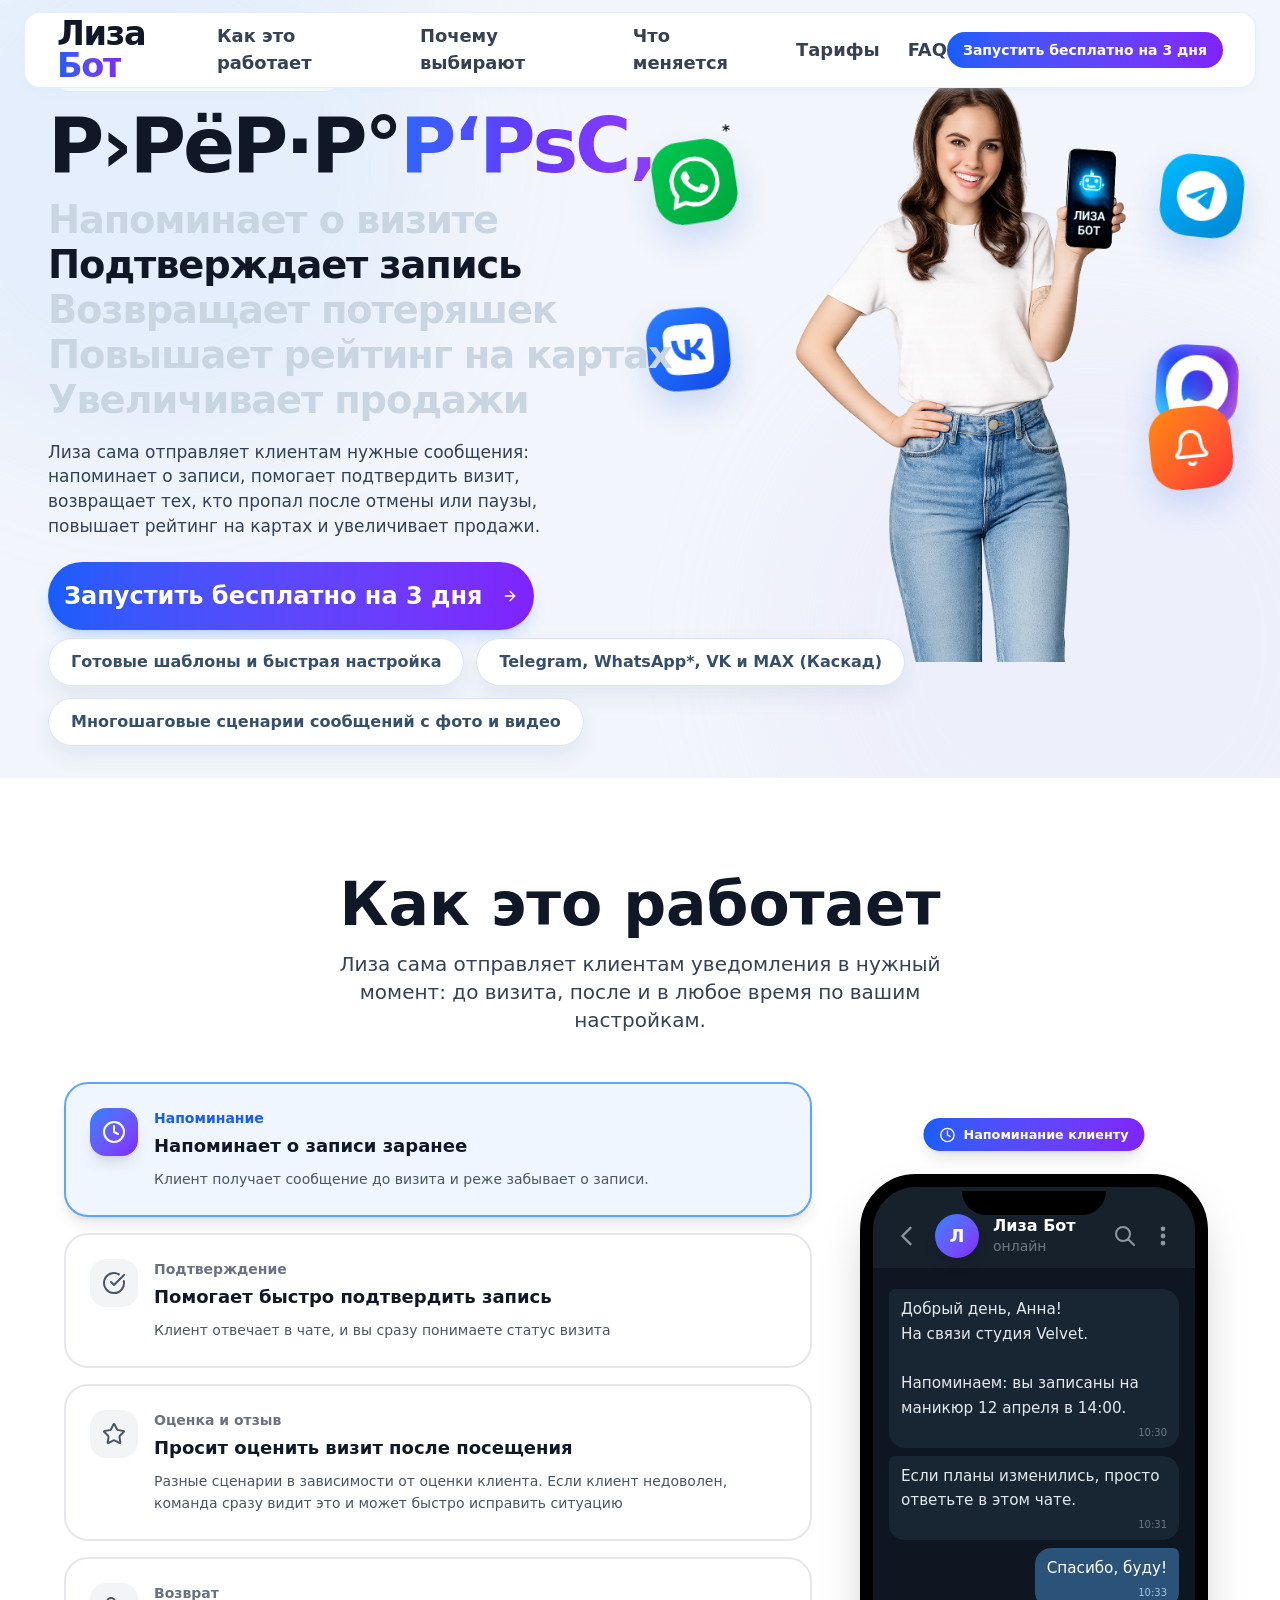
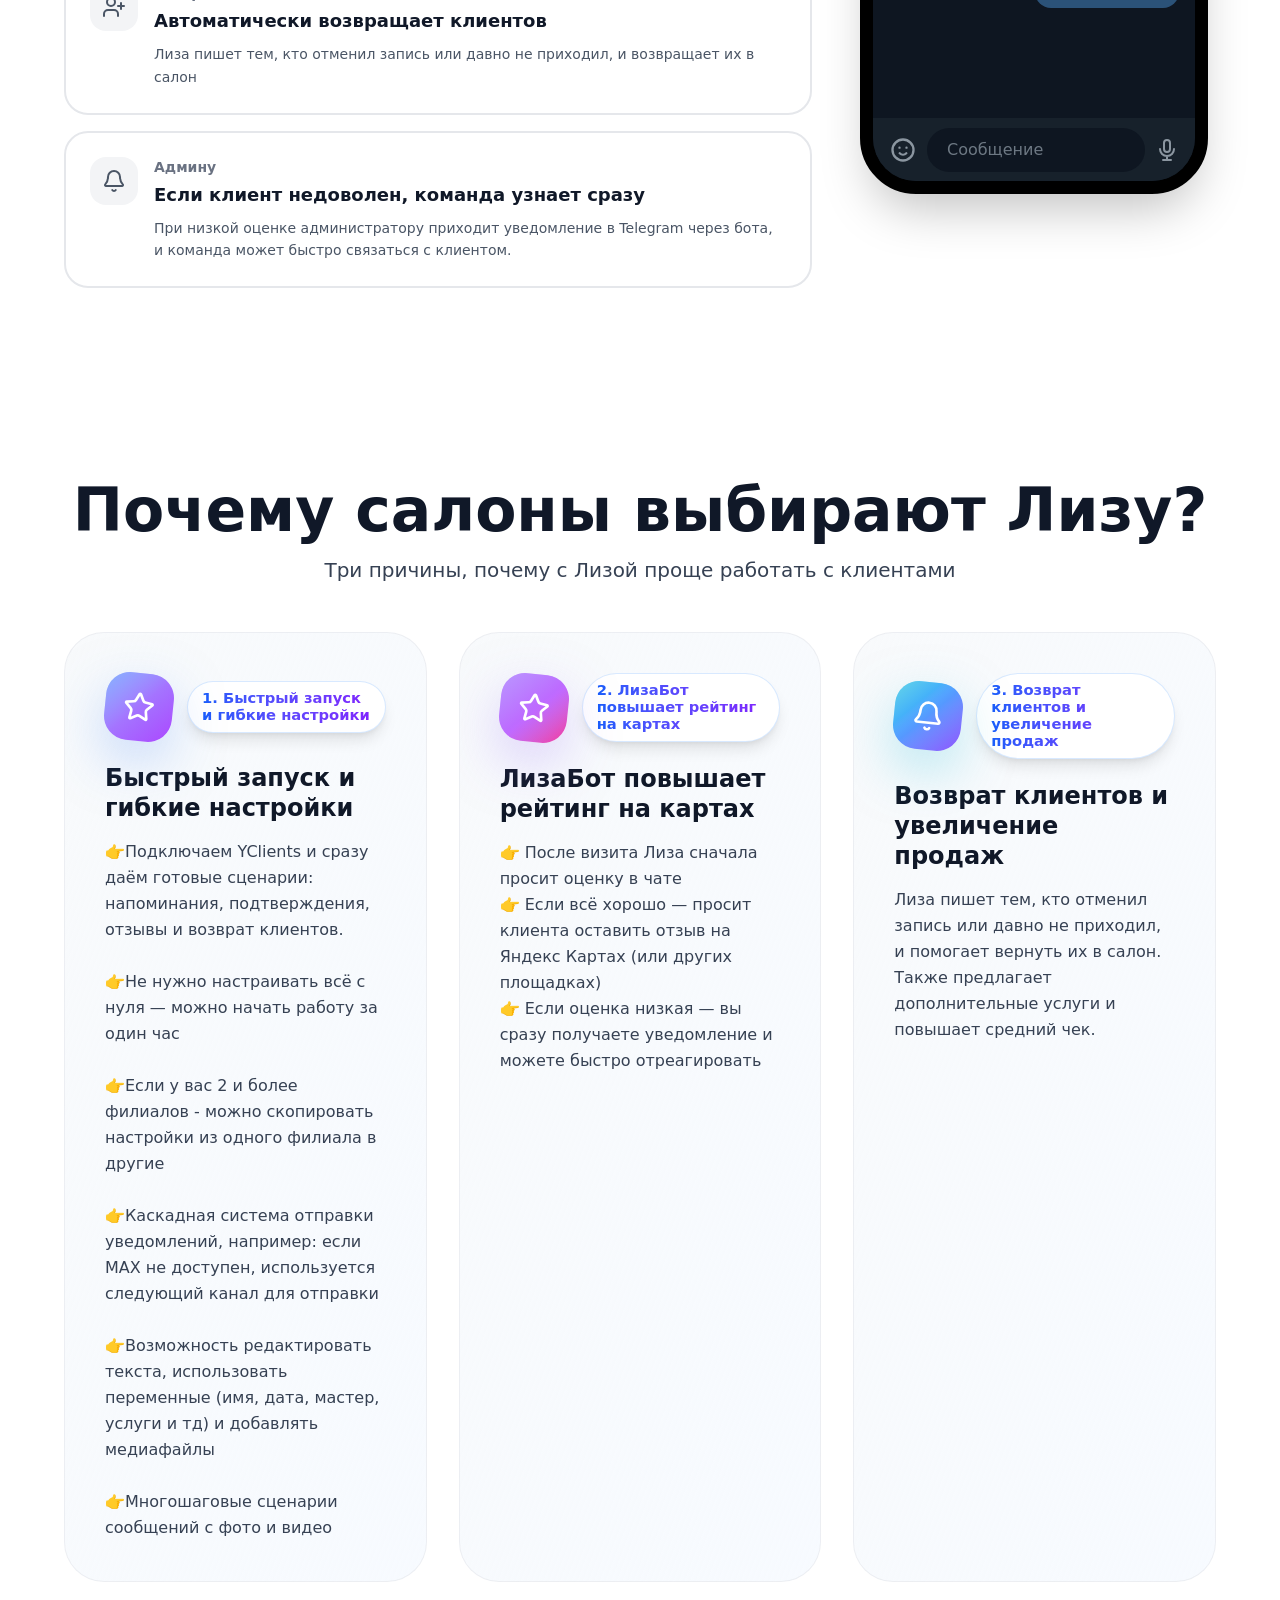
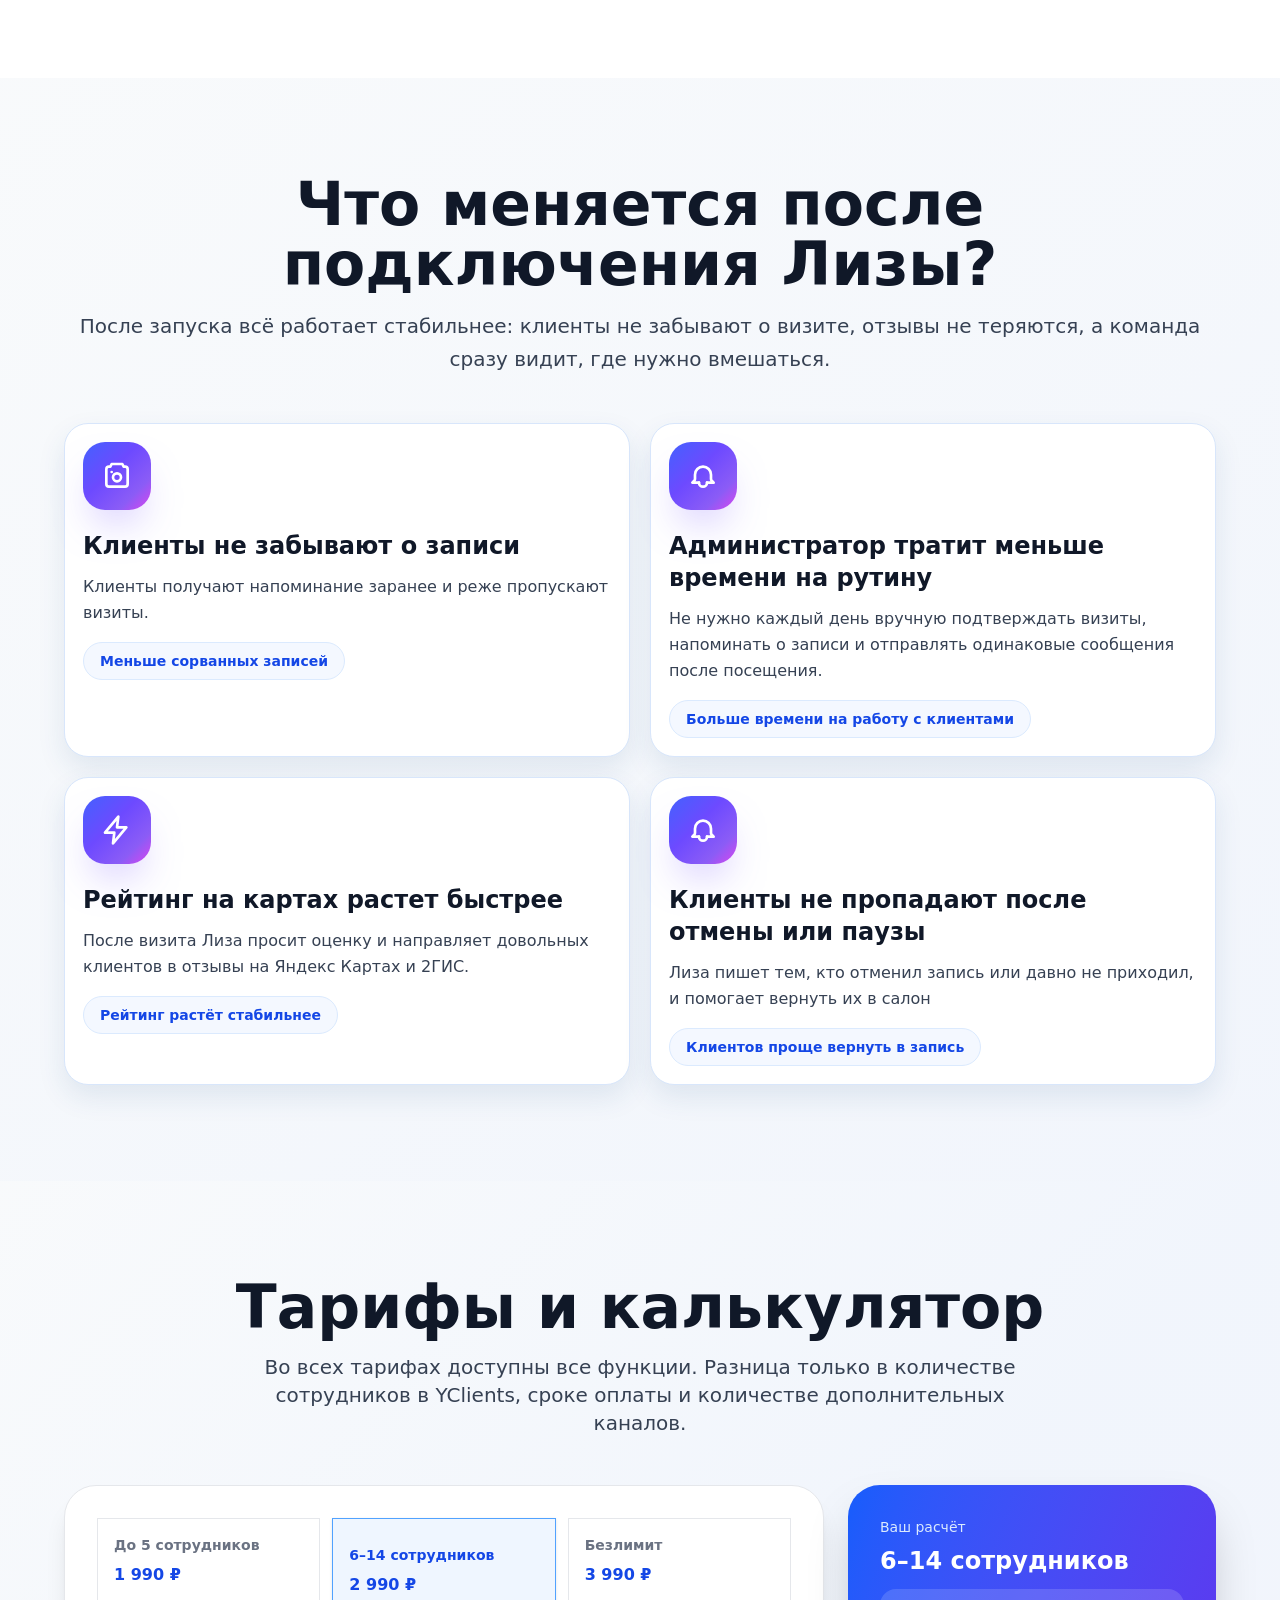
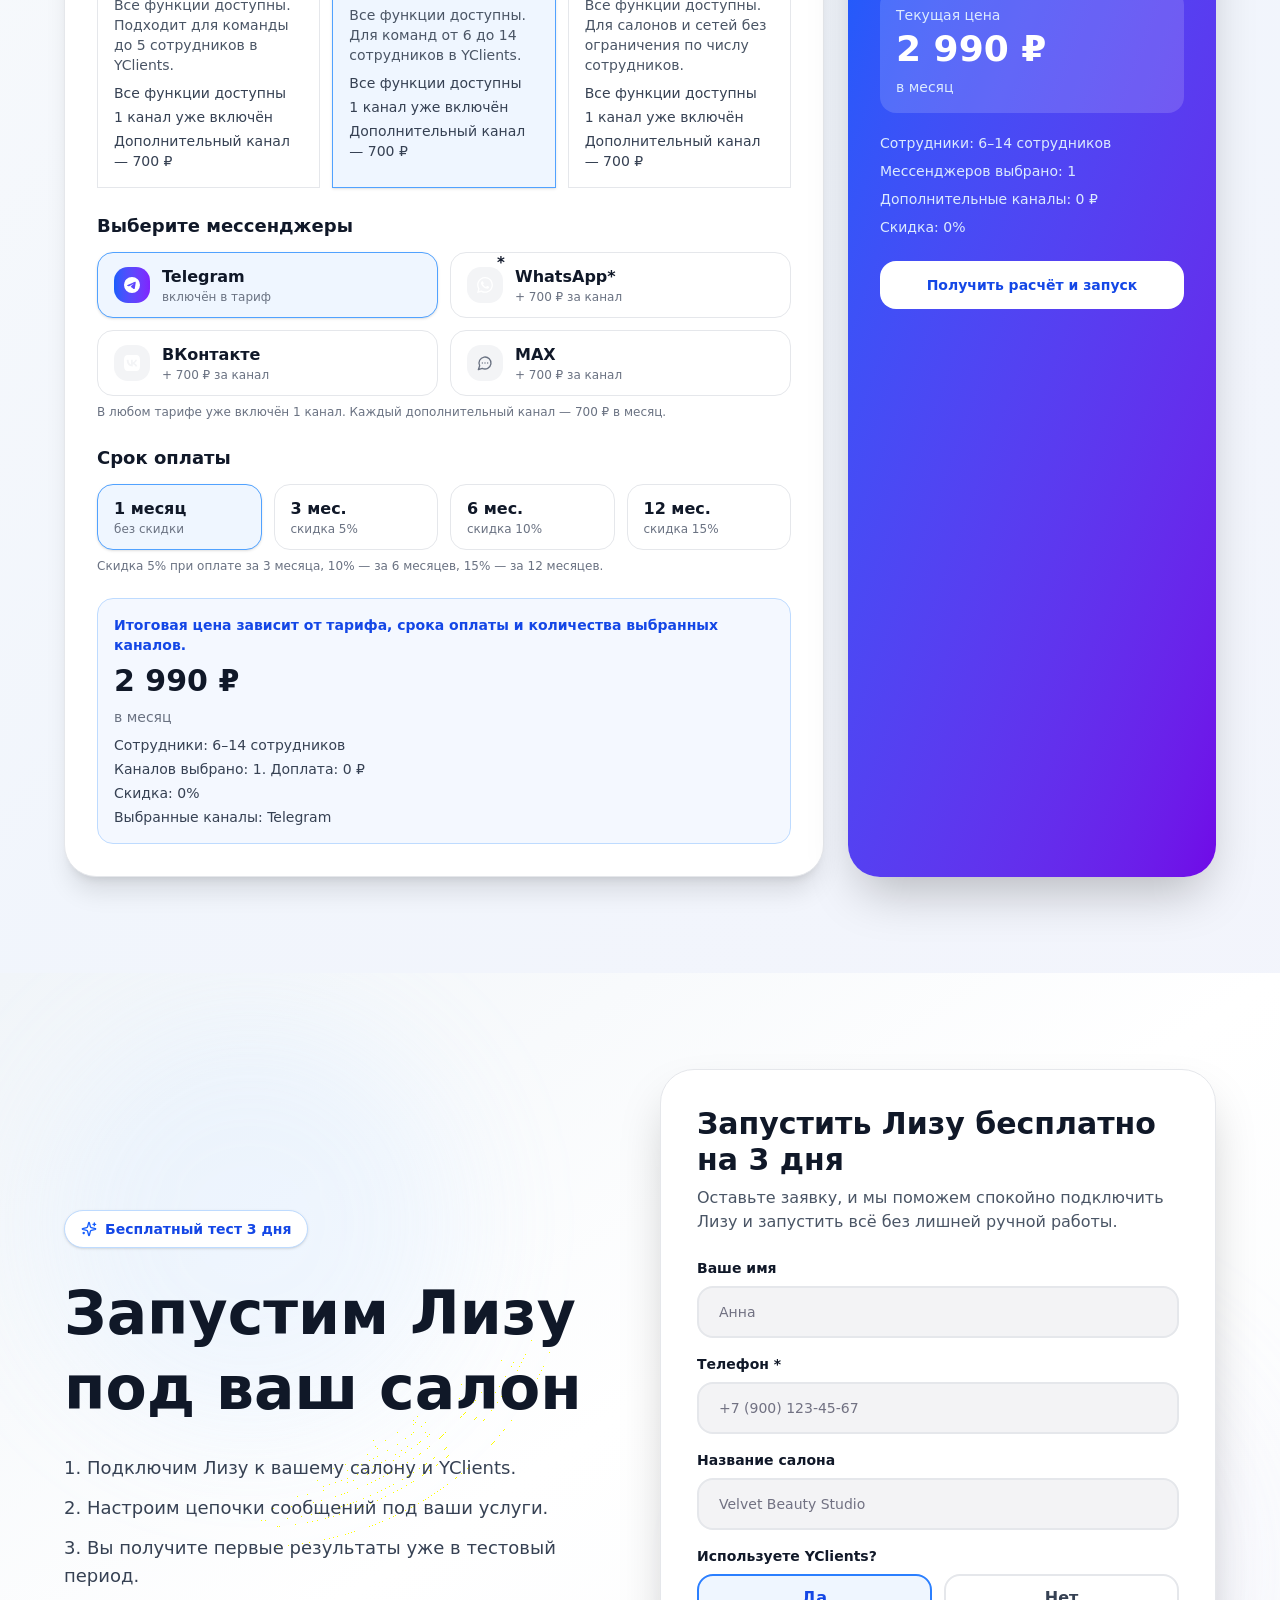
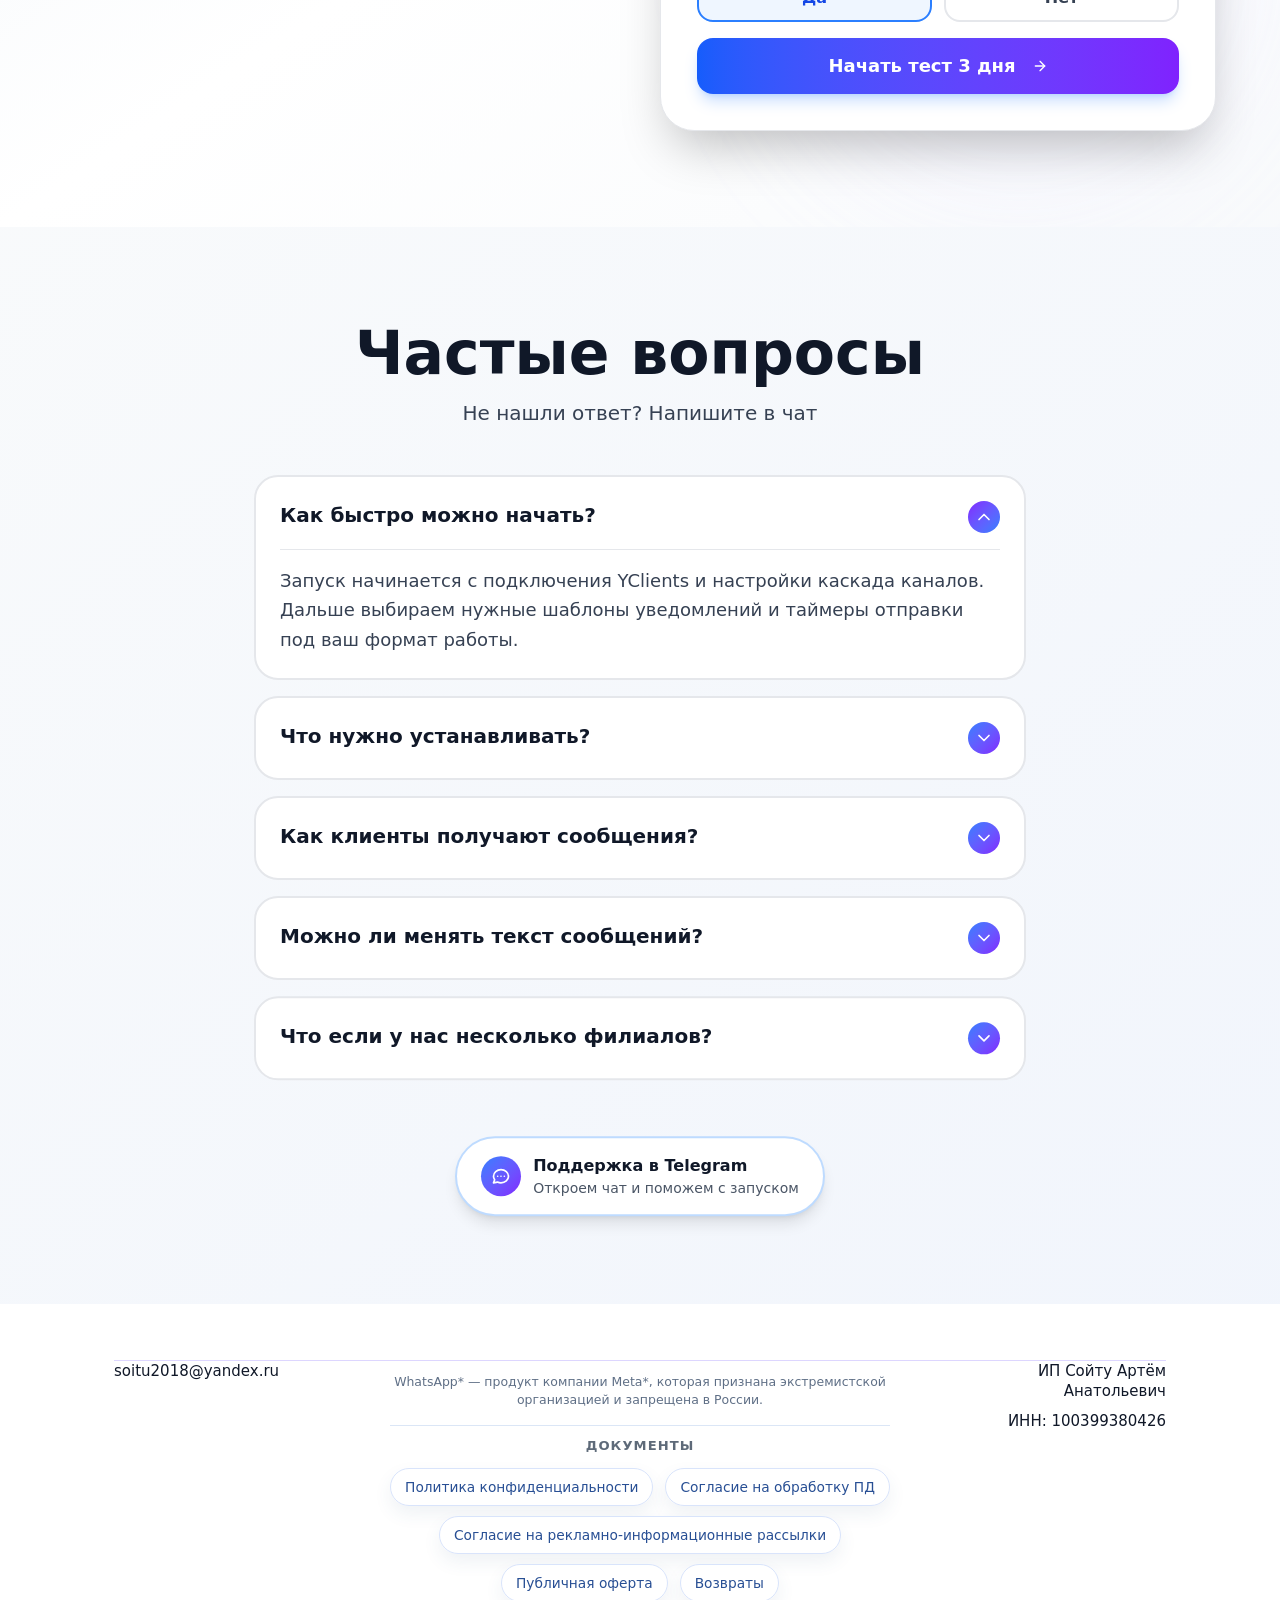
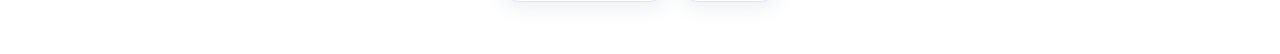
==== commit a8ce14ad: "Move WhatsApp marker outside icon" ====
--- a/index.html
+++ b/index.html
@@ -339,9 +339,8 @@
     .liza-ms-icon--whatsapp::after {
       content: "*";
       position: absolute;
-      top: -15px;
-      left: 50%;
-      transform: translateX(-50%);
+      top: -16px;
+      right: -9px;
       display: grid;
       place-items: center;
       width: 14px;
@@ -364,9 +363,8 @@
 
     .liza-whatsapp-icon-star {
       position: absolute;
-      top: -15px;
-      left: 50%;
-      transform: translateX(-50%);
+      top: -16px;
+      right: -9px;
       display: grid;
       place-items: center;
       width: 14px;
@@ -381,8 +379,8 @@
     }
 
     .liza-whatsapp-icon-host--wide > .liza-whatsapp-icon-star {
-      top: 7px;
-      left: 35px;
+      top: -11px;
+      right: -5px;
     }
 
     .liza-ms-item.active {
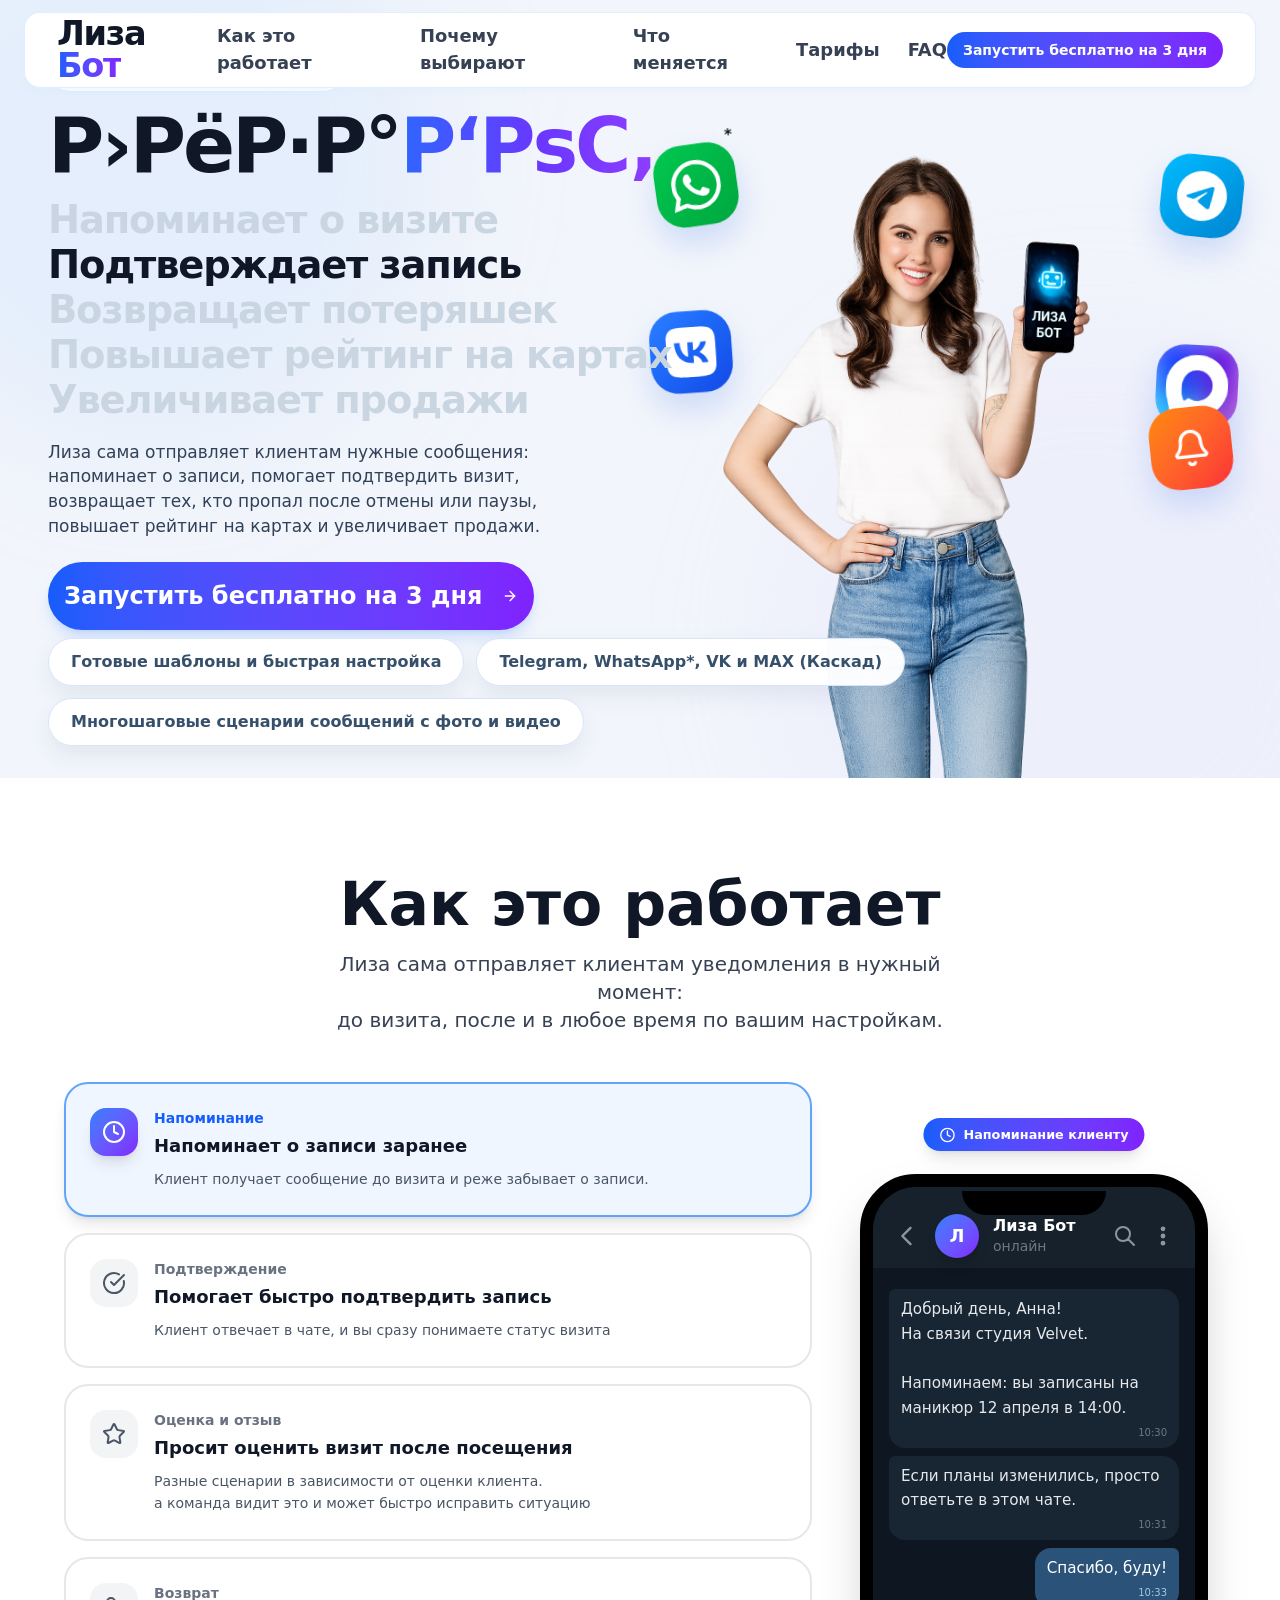
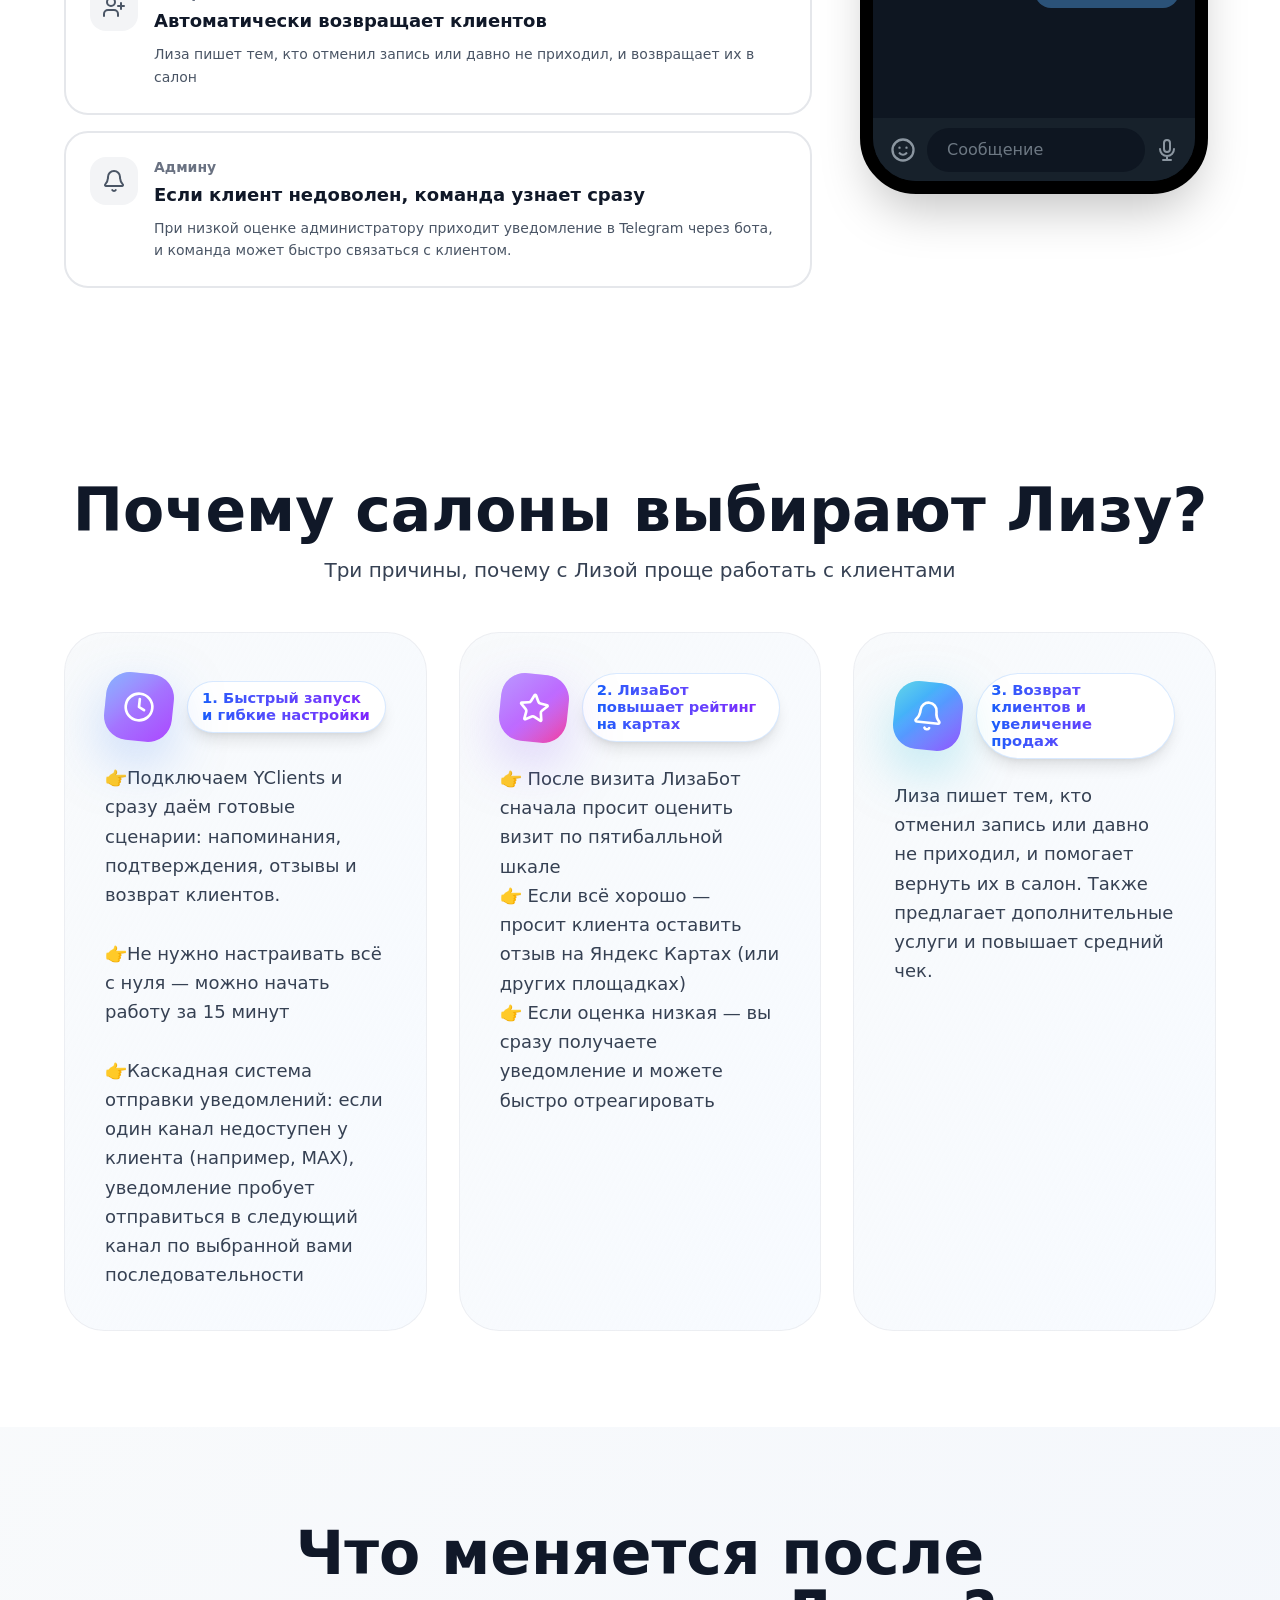
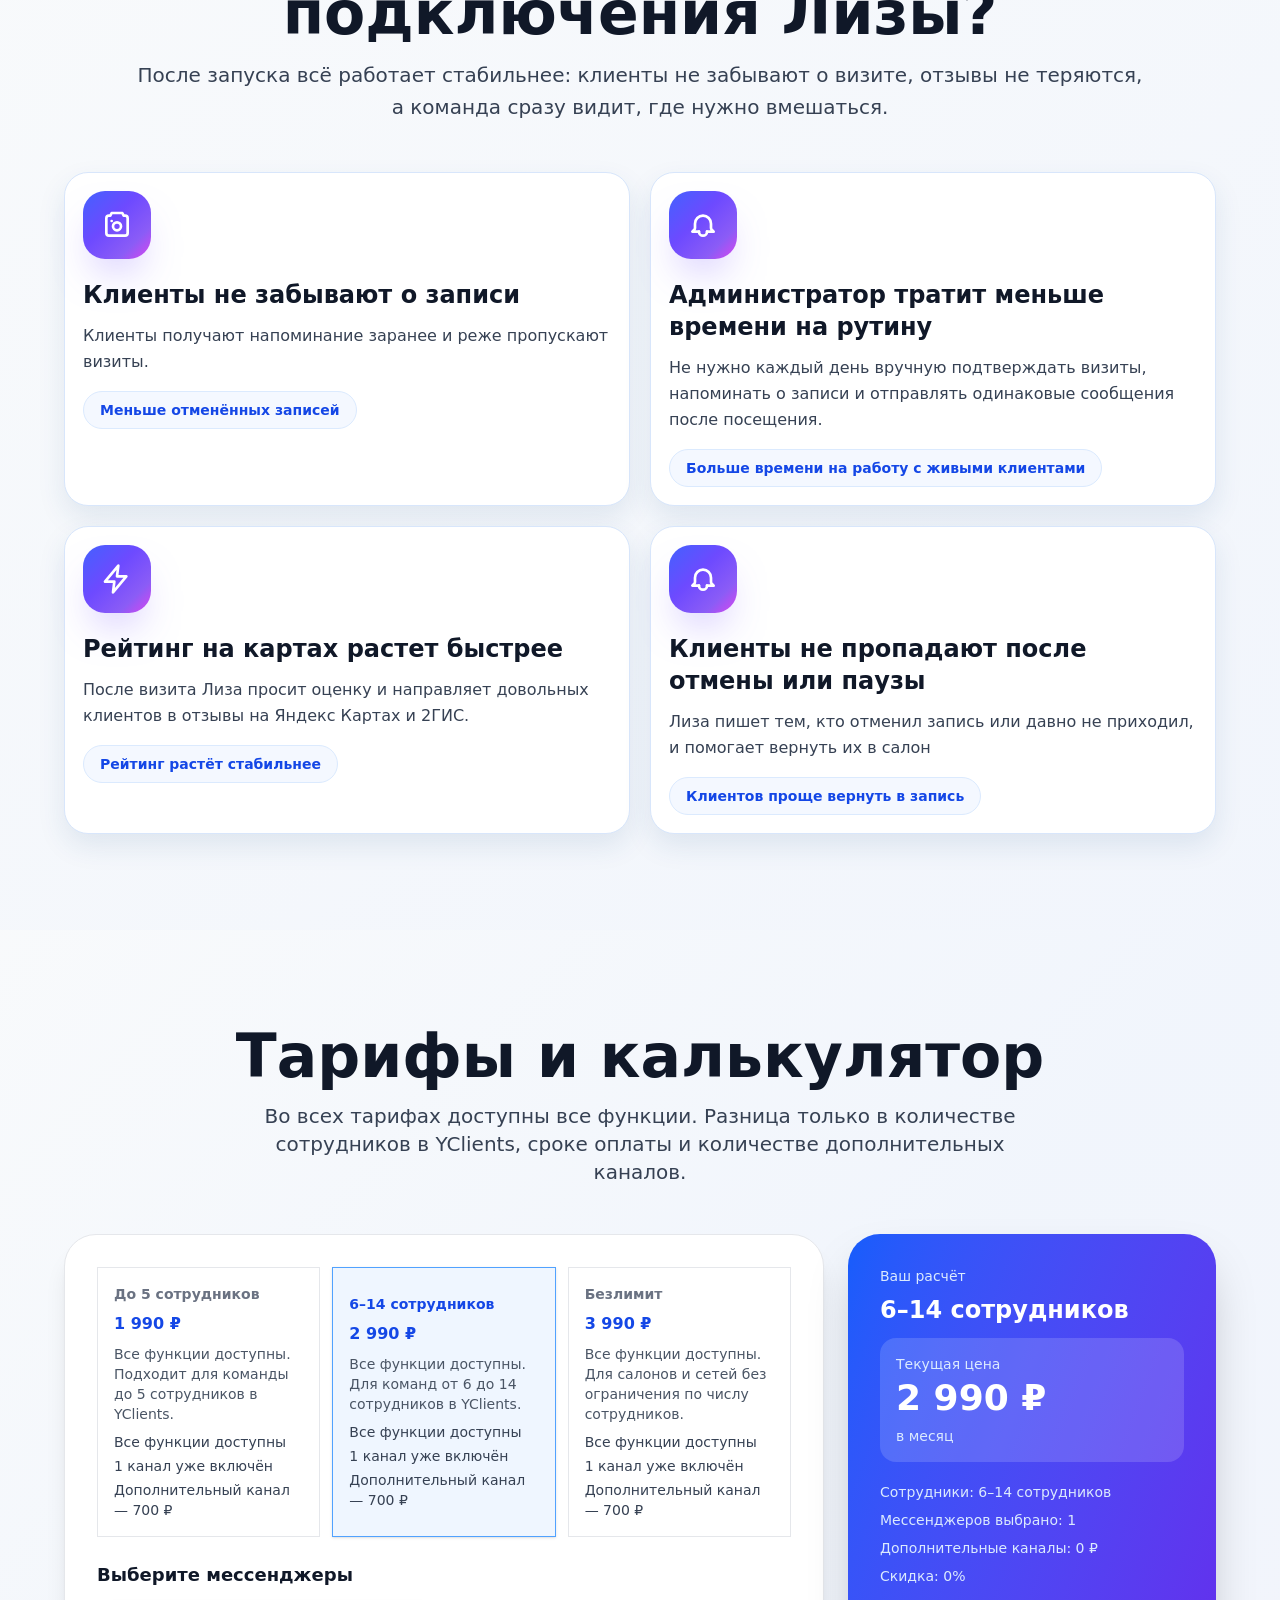
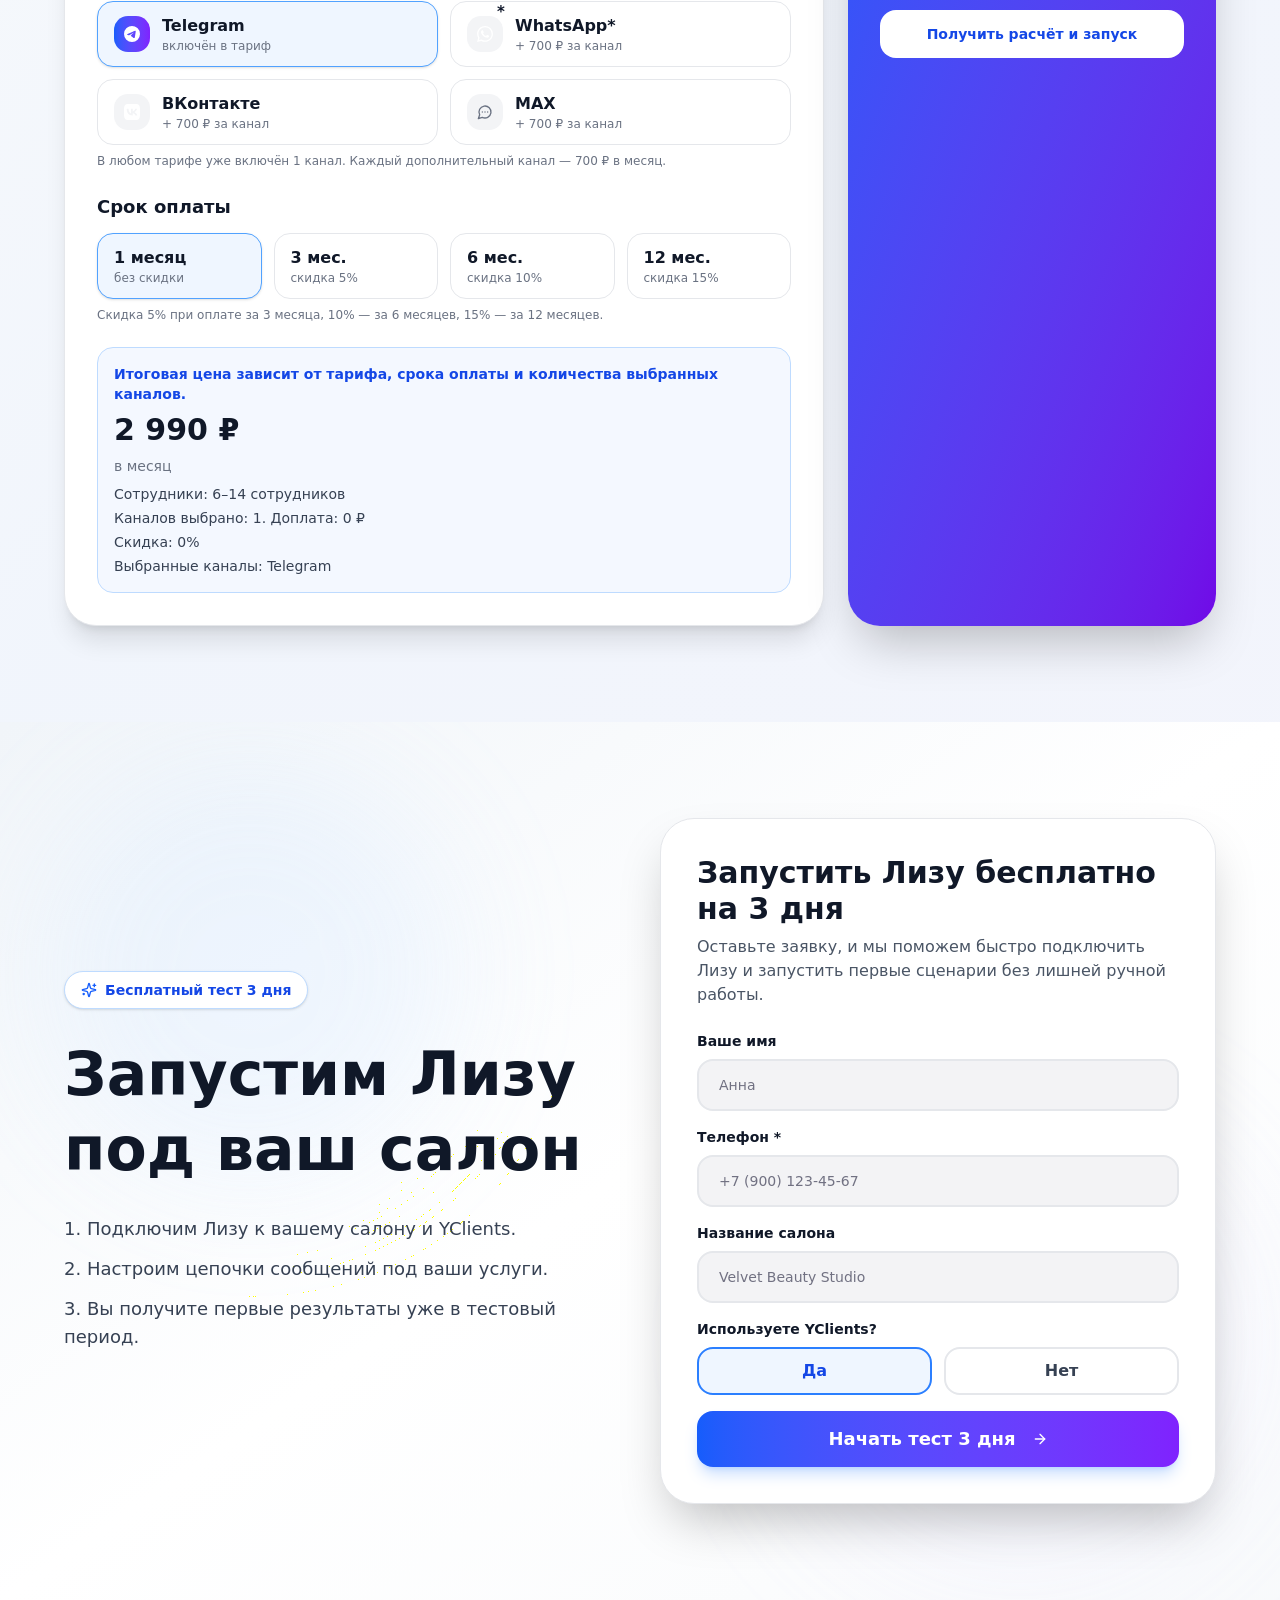
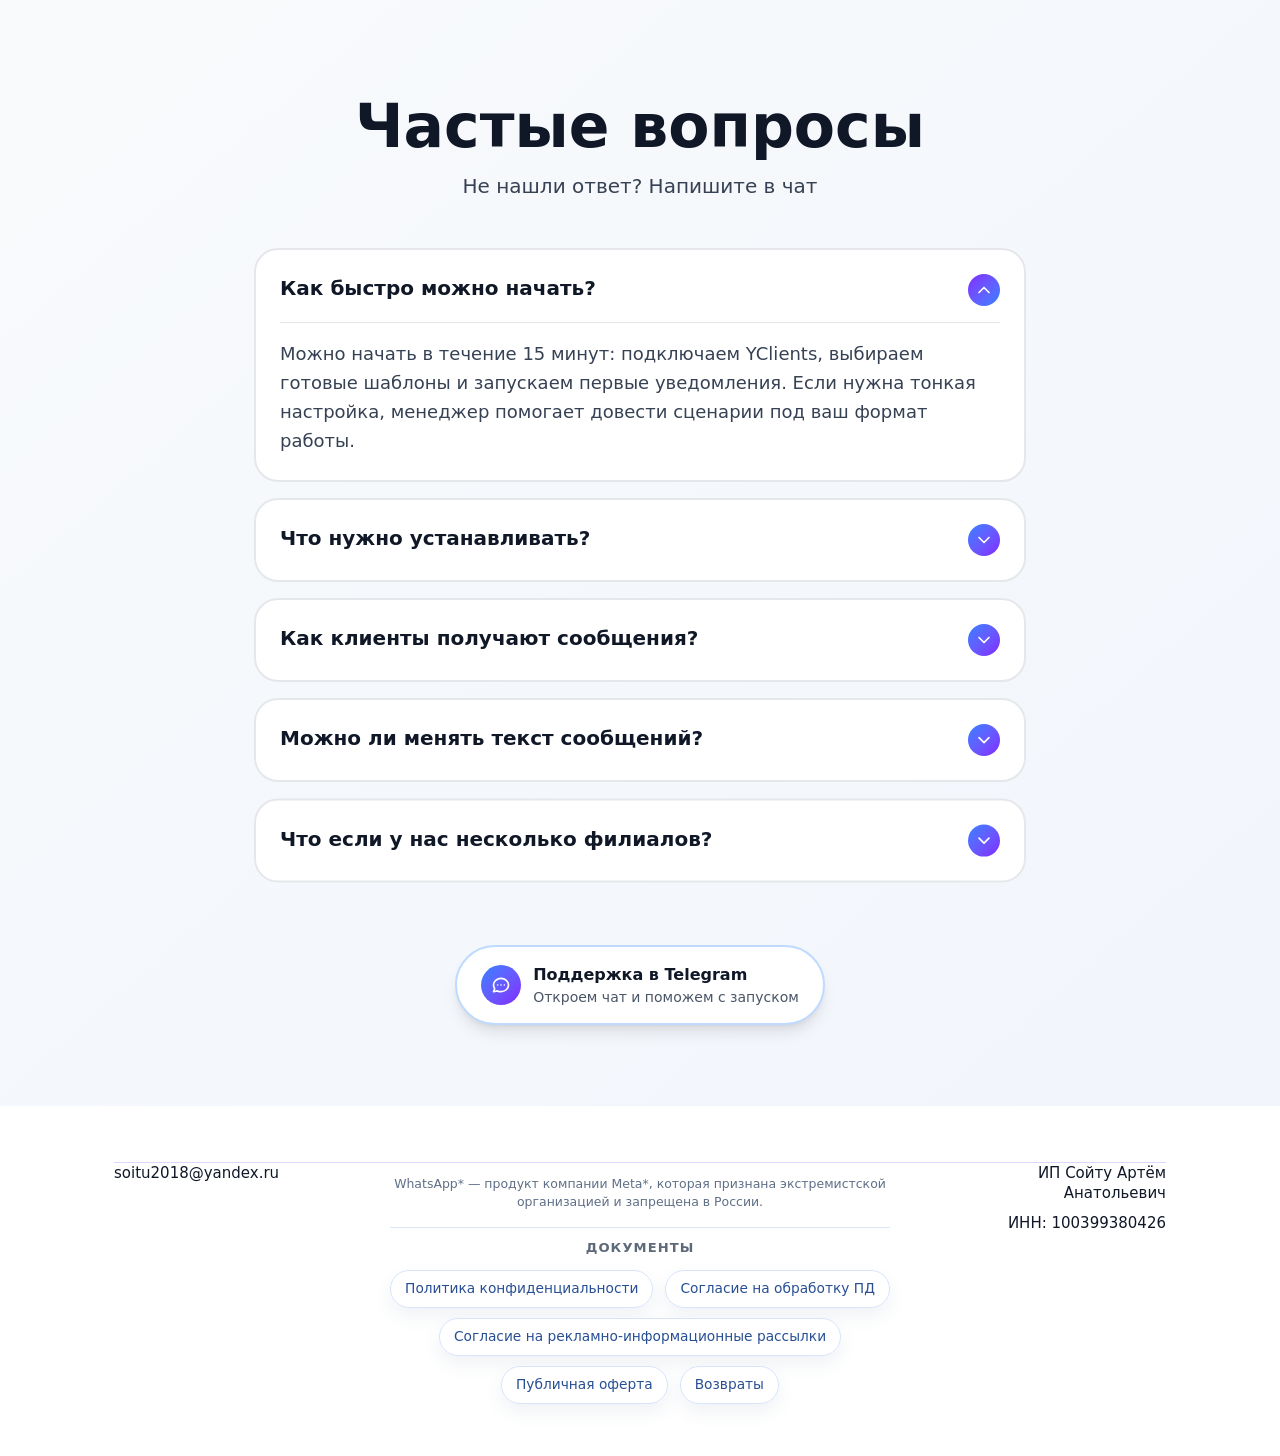
==== commit d61d9466: "Update Liza landing copy and hero layout" ====
--- a/index.html
+++ b/index.html
@@ -5,7 +5,7 @@
   <meta charset="UTF-8" />
   <meta name="viewport" content="width=device-width, initial-scale=1" />
   <title>Liza Bot Landing</title>
-  <link rel="stylesheet" href="./liza-app.css?v=20" />
+  <link rel="stylesheet" href="./liza-app.css?v=25" />
   <style>
     html, body {
       margin: 0;
@@ -1650,7 +1650,7 @@
       function loadBundle(reason) {
         attempts += 1;
         var script = document.createElement("script");
-        script.src = "./liza-app.js?v=24&try=" + attempts;
+        script.src = "./liza-app.js?v=25&try=" + attempts;
         script.async = false;
         script.onload = function () {
           scheduleRenderCheck("load-" + attempts);
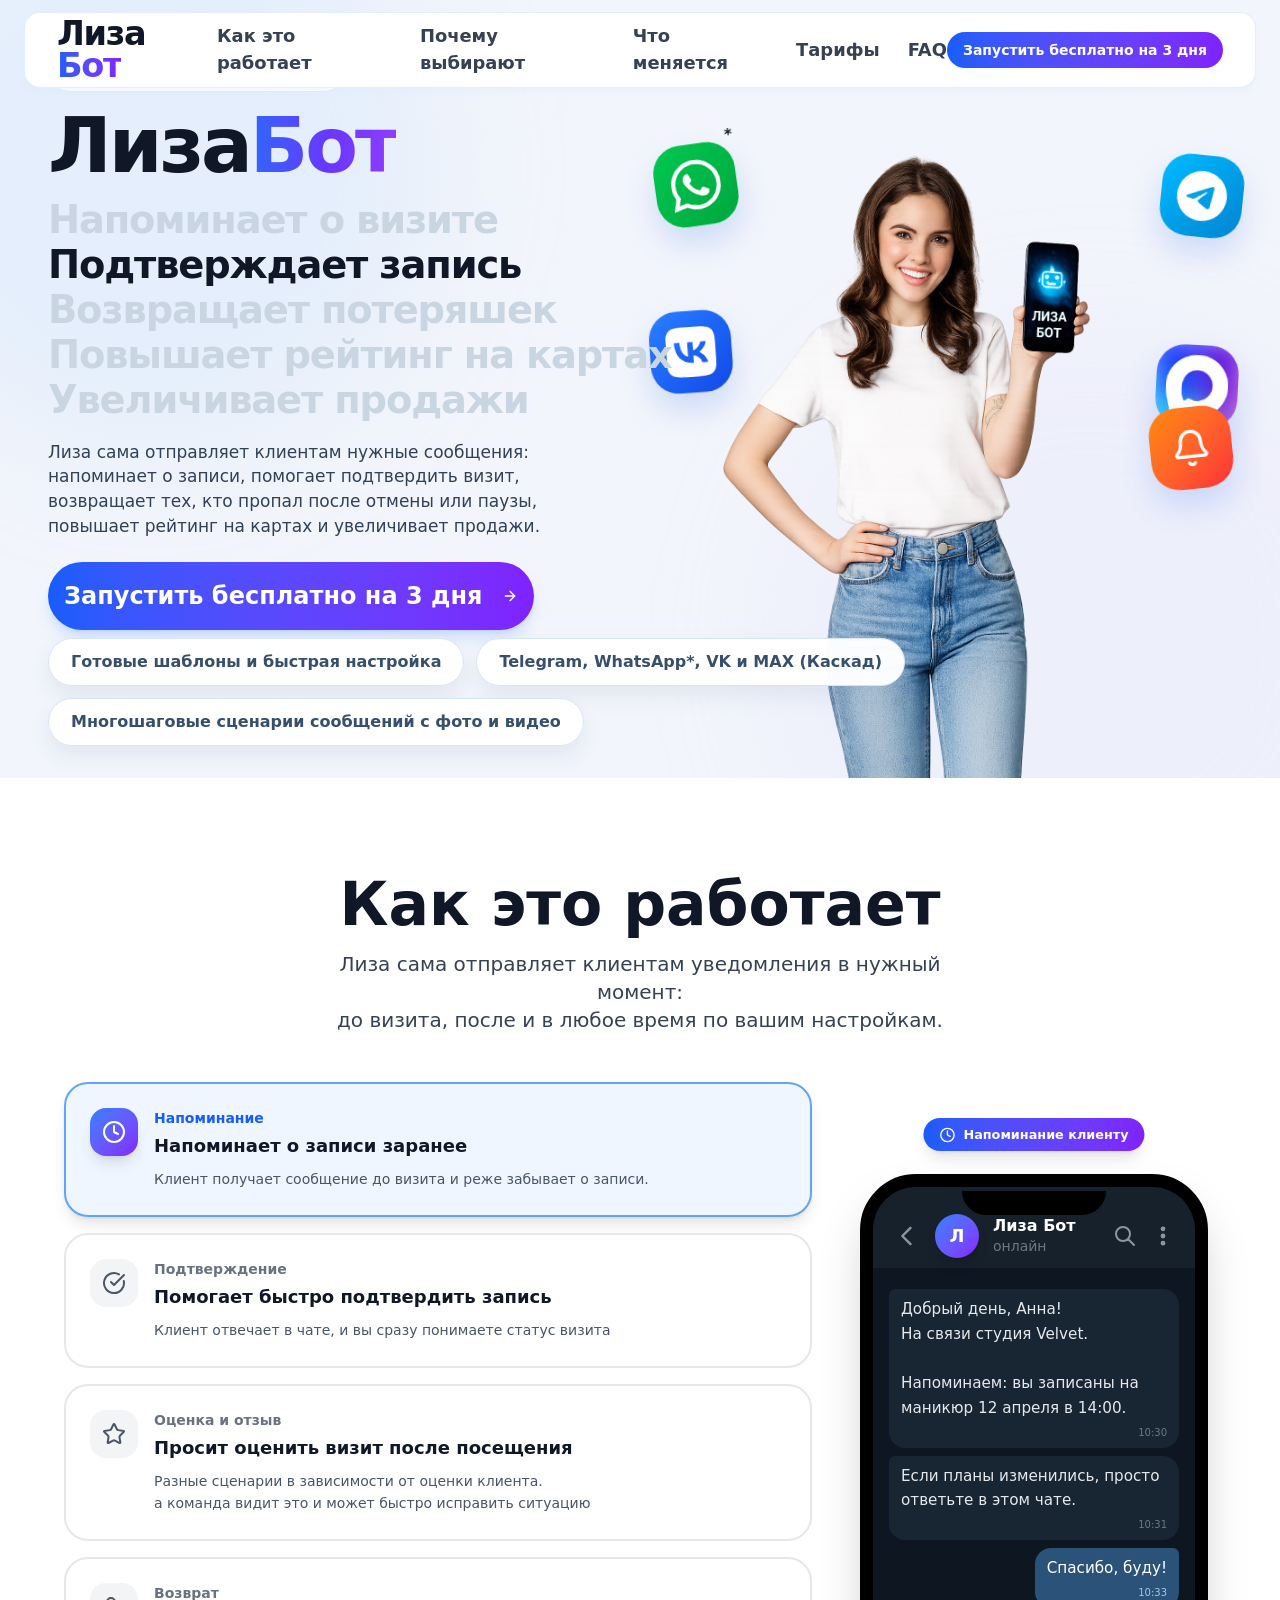
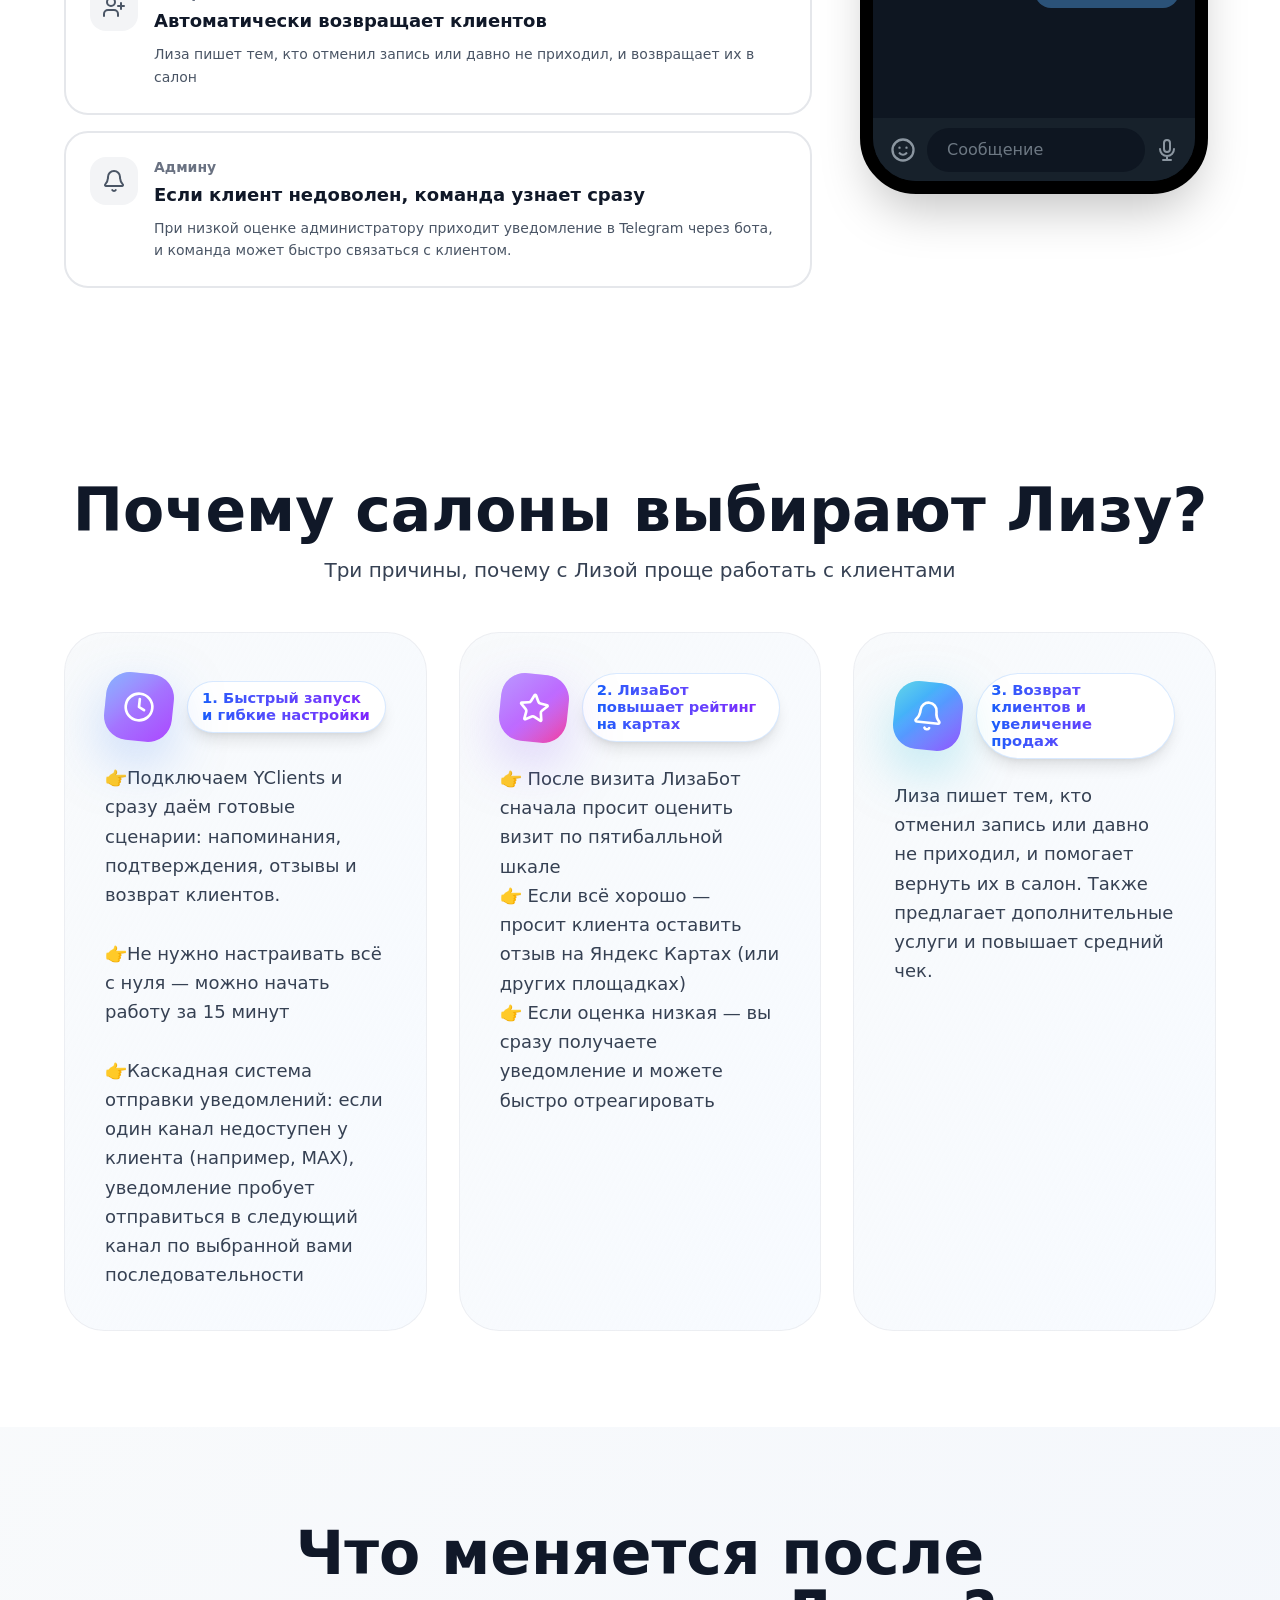
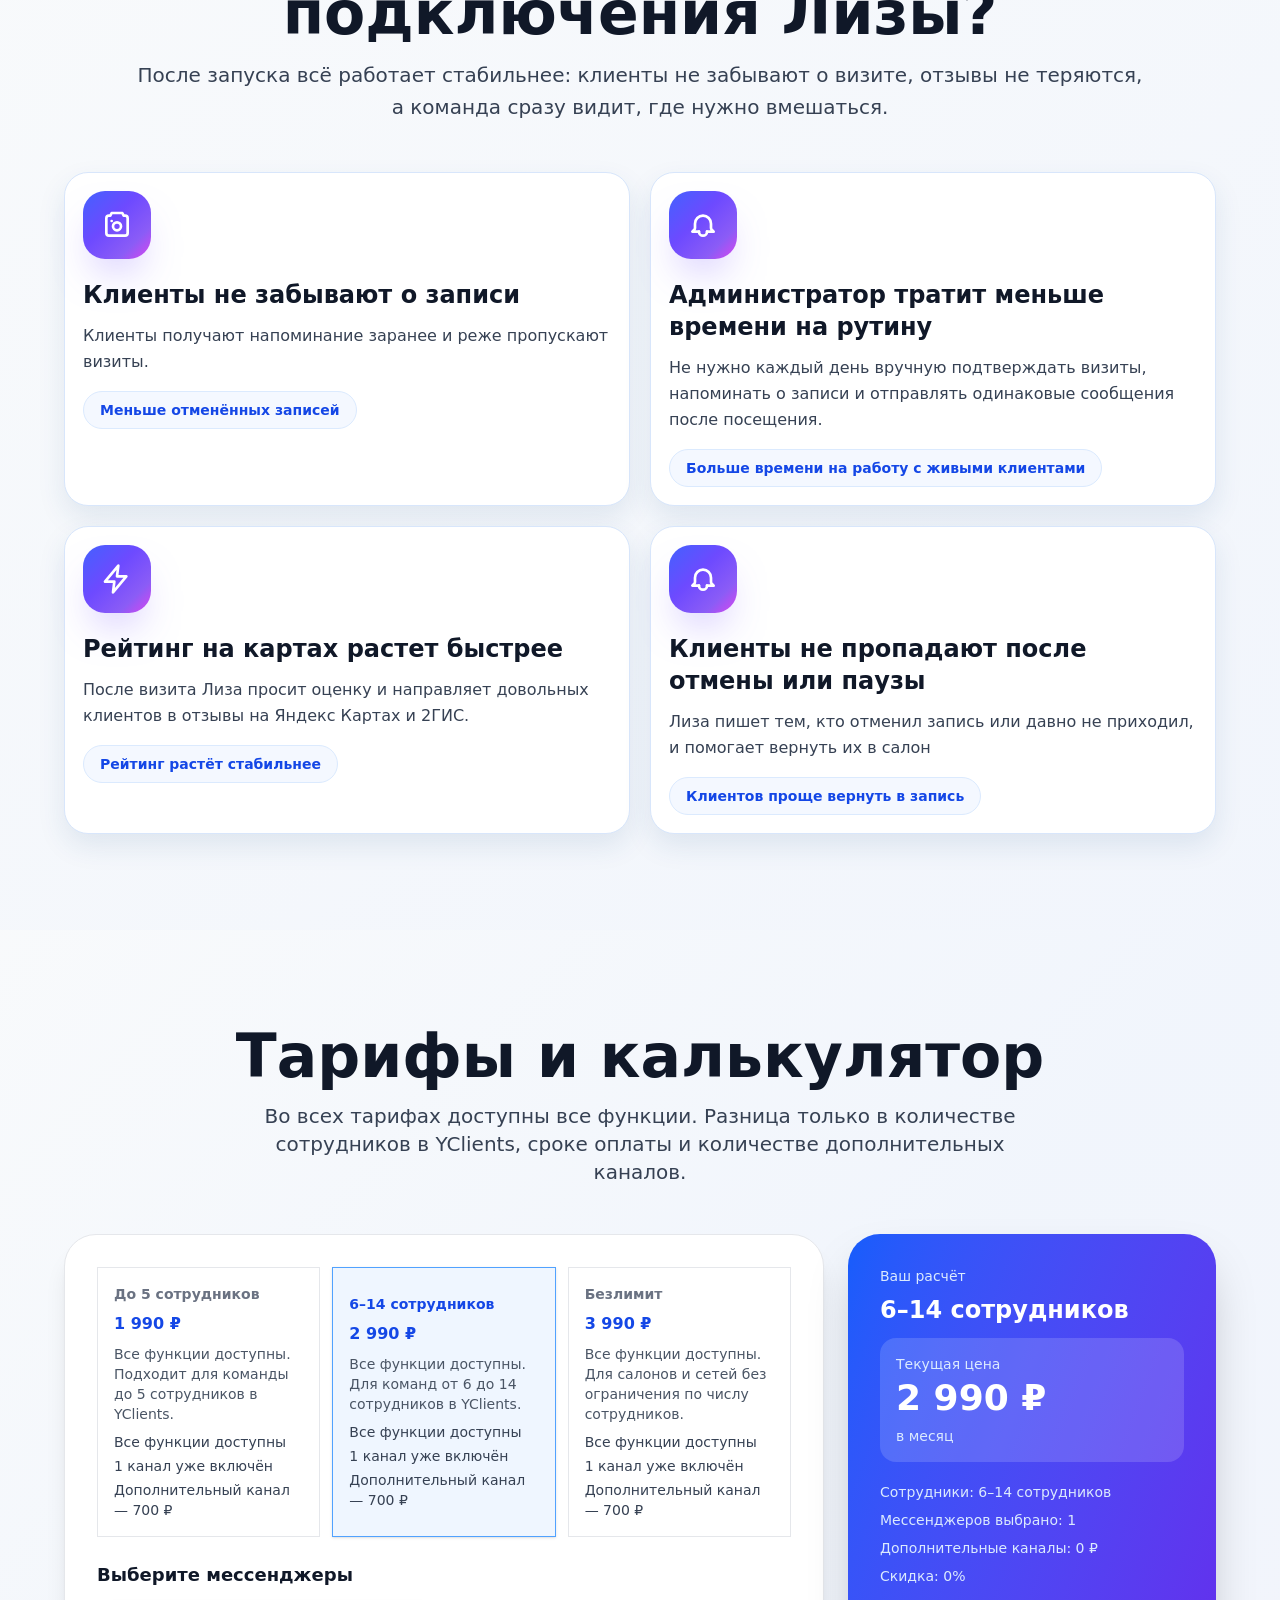
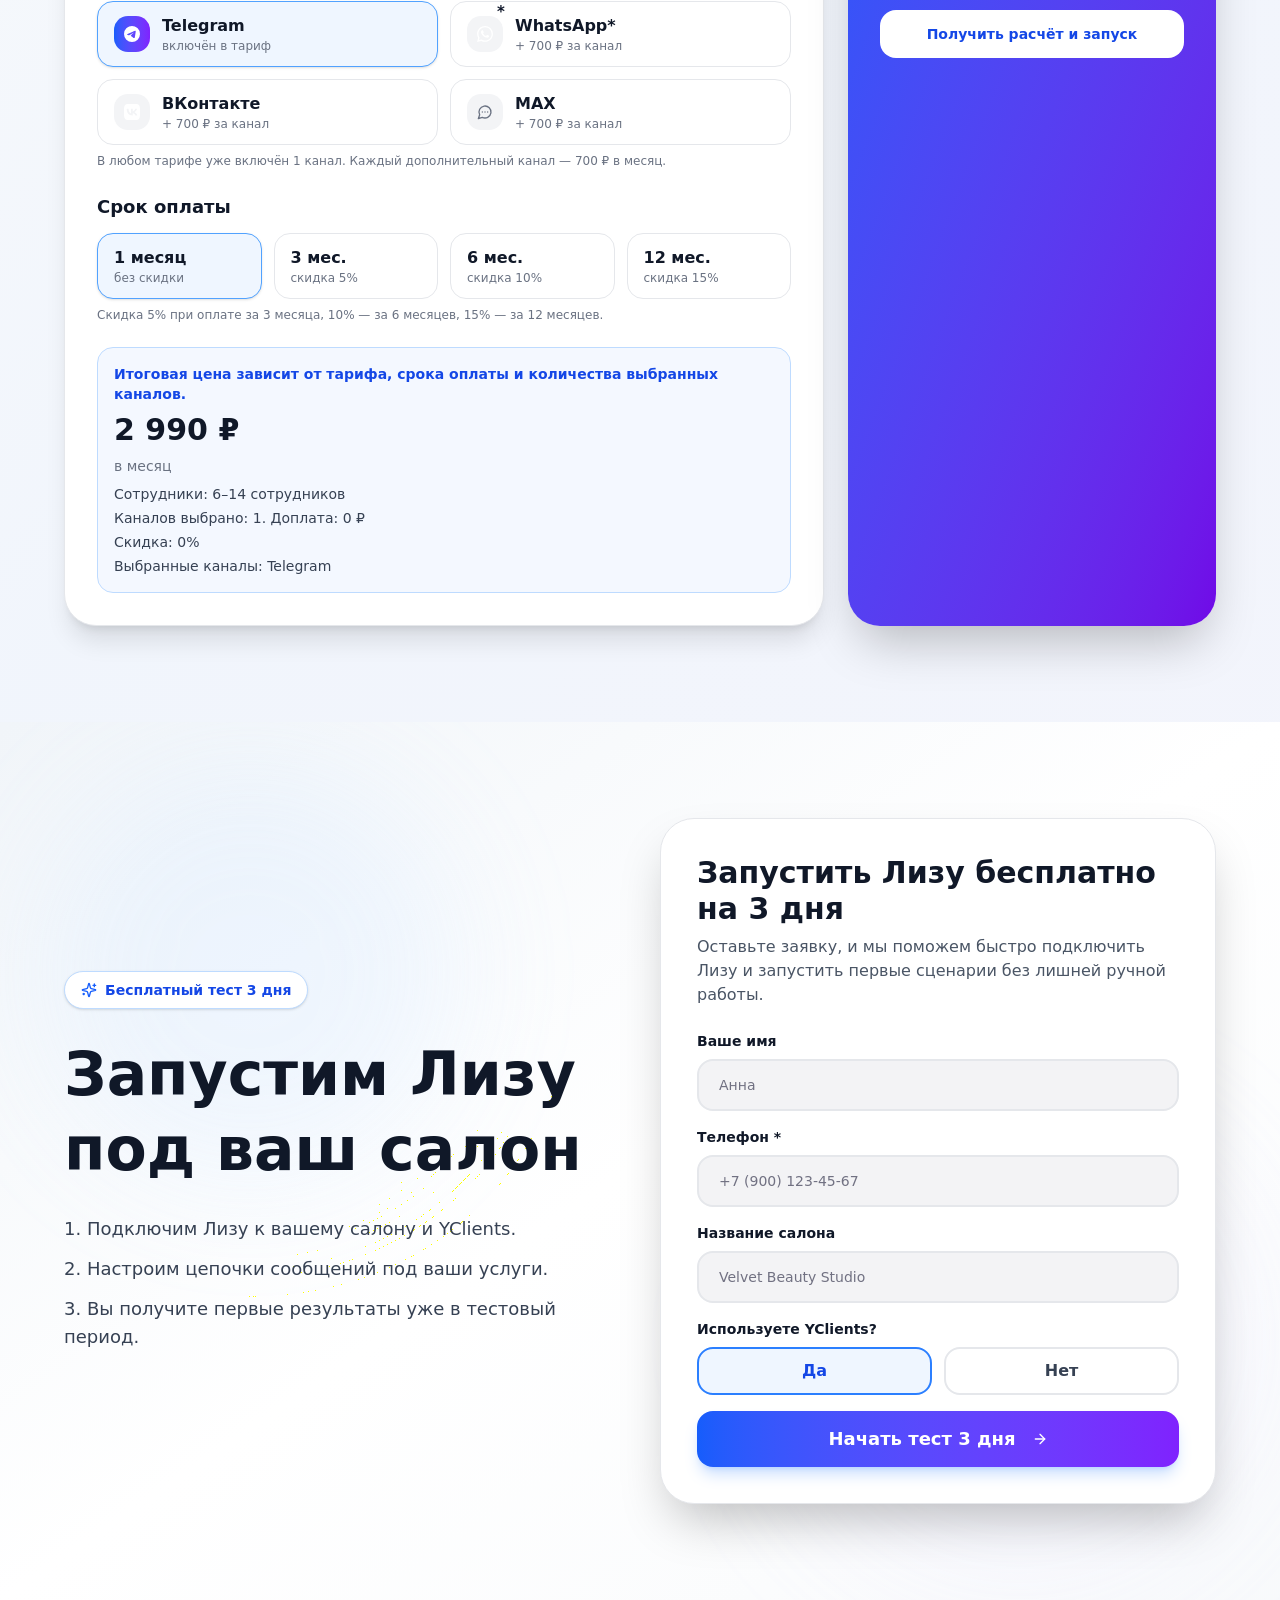
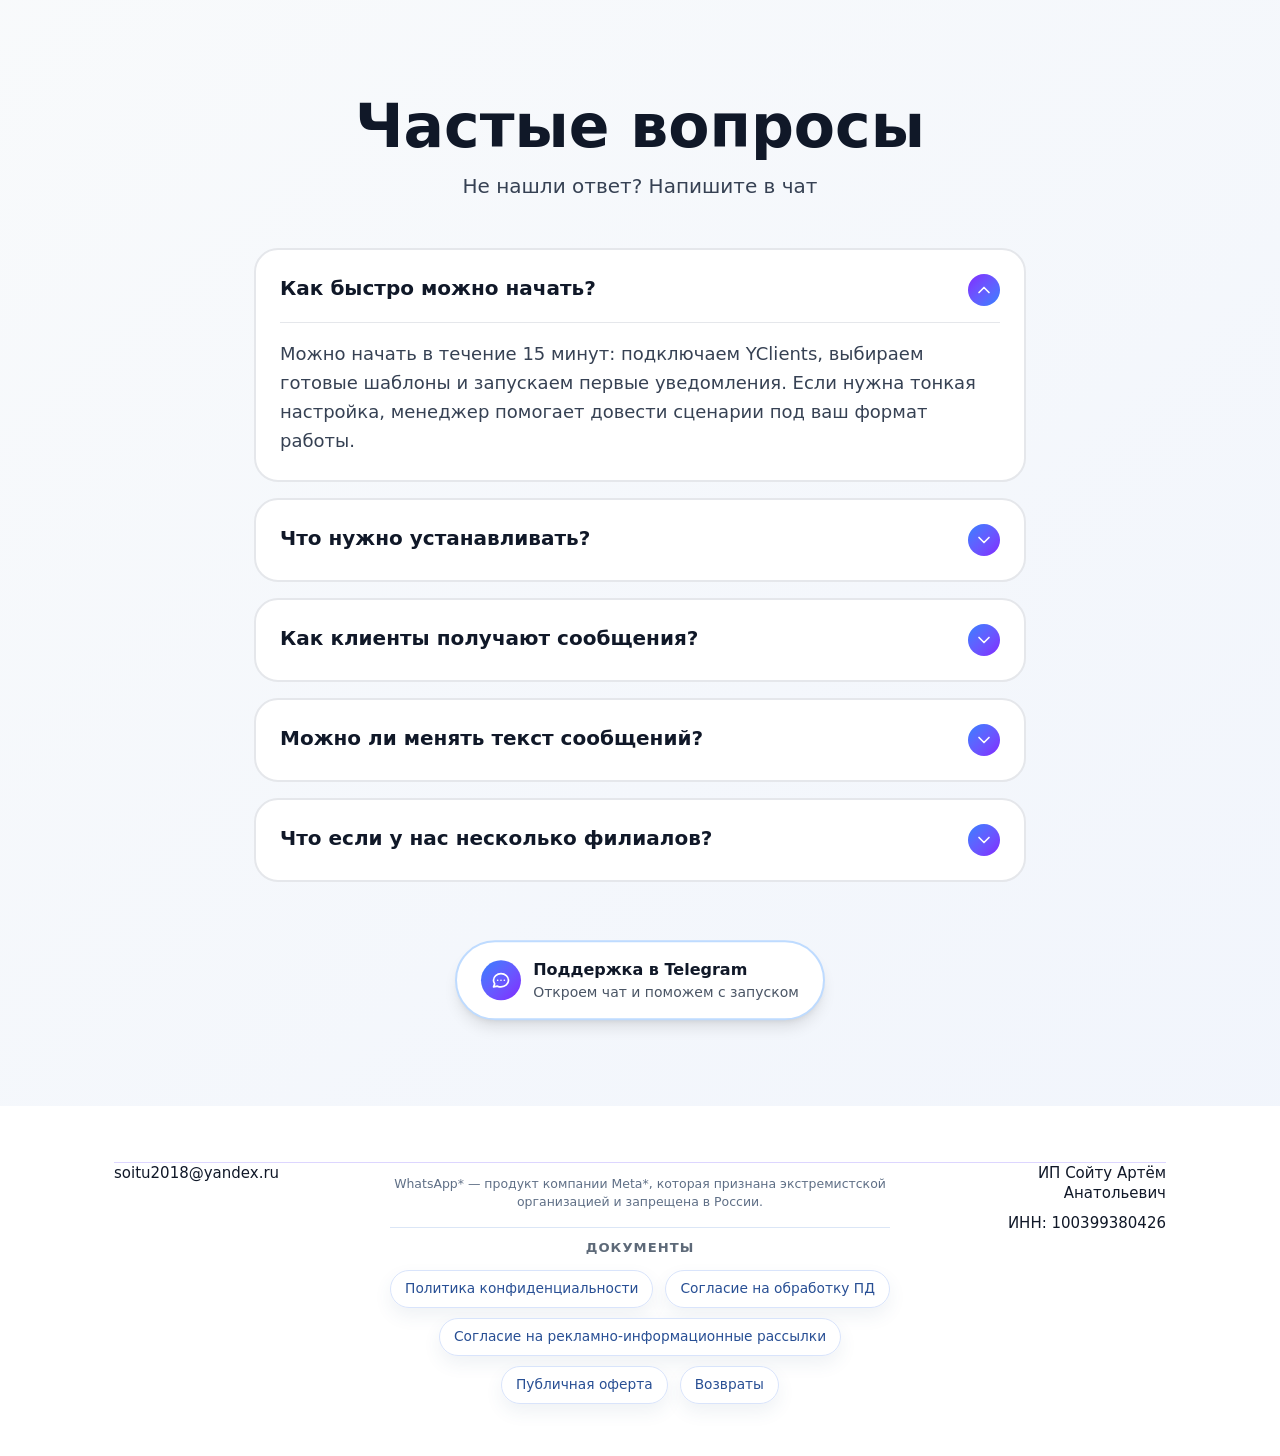
==== commit fe5ff2fd: "Fix Liza CTA bridge text and outcome icon" ====
--- a/index.html
+++ b/index.html
@@ -5,7 +5,7 @@
   <meta charset="UTF-8" />
   <meta name="viewport" content="width=device-width, initial-scale=1" />
   <title>Liza Bot Landing</title>
-  <link rel="stylesheet" href="./liza-app.css?v=25" />
+  <link rel="stylesheet" href="./liza-app.css?v=26" />
   <style>
     html, body {
       margin: 0;
@@ -1650,7 +1650,7 @@
       function loadBundle(reason) {
         attempts += 1;
         var script = document.createElement("script");
-        script.src = "./liza-app.js?v=25&try=" + attempts;
+        script.src = "./liza-app.js?v=26&try=" + attempts;
         script.async = false;
         script.onload = function () {
           scheduleRenderCheck("load-" + attempts);
@@ -1728,7 +1728,7 @@
         if (!title) return;
         var html = config && config.heroTitleHtml
           ? config.heroTitleHtml
-          : 'Р›РёР·Р°<span class="liza-gradient-bot-text">Р‘РѕС‚</span>';
+          : 'Лиза<span class="liza-gradient-bot-text">Бот</span>';
         if (title.innerHTML !== html) title.innerHTML = html;
       }
 
@@ -1907,9 +1907,9 @@
 
       function isLeadTriggerText(text) {
         var value = (text || "").trim().toLowerCase();
-        return value.indexOf("РЅР°С‡Р°С‚СЊ С‚РµСЃС‚ 3 РґРЅСЏ") !== -1 ||
-          value.indexOf("Р·Р°РїСѓСЃС‚РёС‚СЊ Р±РµСЃРїР»Р°С‚РЅРѕ РЅР° 3 РґРЅСЏ") !== -1 ||
-          value.indexOf("РїРѕР»СѓС‡РёС‚СЊ СЂР°СЃС‡С‘С‚ Рё Р·Р°РїСѓСЃРє") !== -1;
+        return value.indexOf("начать тест 3 дня") !== -1 ||
+          value.indexOf("запустить бесплатно на 3 дня") !== -1 ||
+          value.indexOf("получить расчёт и запуск") !== -1;
       }
 
       function openLeadForm() {
@@ -2073,10 +2073,10 @@
         for (var i = 0; i < buttons.length; i += 1) {
           var button = buttons[i];
           var text = getButtonText(button);
-          if (text !== "РґР°" && text !== "РЅРµС‚") continue;
+          if (text !== "да" && text !== "нет") continue;
           var className = button.className || "";
           if (className.indexOf("border-blue-500") !== -1 || className.indexOf("bg-blue-50") !== -1) {
-            return text === "РґР°" ? "Р”Р°" : "РќРµС‚";
+            return text === "да" ? "Да" : "Нет";
           }
         }
         return "";
@@ -2092,7 +2092,7 @@
         lastLeadSubmitAt = now;
         activeLeadForm = form;
         clearTimeout(leadAckTimer);
-        setLeadFormState(form, "submitting", "РћС‚РїСЂР°РІР»СЏРµРј Р·Р°СЏРІРєСѓвЂ¦");
+        setLeadFormState(form, "submitting", "Отправляем заявку...");
         var payload = collectLeadPayload(form);
         logLead("submit:payload-collected", payload);
         try {
@@ -2100,16 +2100,16 @@
           logLead("submit:payload-posted");
           leadAckTimer = setTimeout(function () {
             if (activeLeadForm === form) {
-              setLeadFormState(form, "error", "РќРµ СѓРґР°Р»РѕСЃСЊ РѕС‚РїСЂР°РІРёС‚СЊ Р·Р°СЏРІРєСѓ. РџРѕРїСЂРѕР±СѓР№С‚Рµ РµС‰С‘ СЂР°Р·.");
+              setLeadFormState(form, "error", "Не удалось отправить заявку. Попробуйте ещё раз.");
             }
           }, 7000);
         } catch (_e) {}
       }
 
       function collectLeadPayload(form) {
-        var phoneField = resolveNamedField(form, ["phone", "С‚РµР»РµС„РѕРЅ"], "tel") || resolveNamedField(form, ["phone", "С‚РµР»РµС„РѕРЅ"]);
-        var nameField = resolveNamedField(form, ["name", "РёРјСЏ", "РІР°С€Рµ РёРјСЏ"], "text");
-        var salonField = resolveNamedField(form, ["salon_name", "РЅР°Р·РІР°РЅРёРµ СЃР°Р»РѕРЅР°", "СЃР°Р»РѕРЅ"], "text");
+        var phoneField = resolveNamedField(form, ["phone", "телефон"], "tel") || resolveNamedField(form, ["phone", "телефон"]);
+        var nameField = resolveNamedField(form, ["name", "имя", "ваше имя"], "text");
+        var salonField = resolveNamedField(form, ["salon_name", "название салона", "салон"], "text");
         var quoteField = form.querySelector('input[name="quote_summary"]');
         var quoteState = getQuoteState() || {};
         logLead("submit:field-match", {
@@ -2129,7 +2129,7 @@
           channelsCount: quoteState.channelsCount || "",
           monthlyResult: quoteState.monthlyResult || "",
           selectedChannels: quoteState.selectedChannels || "",
-          yearlyBilling: quoteState.yearlyBilling ? "Р”Р°" : "РќРµС‚",
+          yearlyBilling: quoteState.yearlyBilling ? "Да" : "Нет",
           sourcePage: window.location.href,
           submittedAt: new Date().toLocaleString("ru-RU")
         };
@@ -2150,16 +2150,16 @@
         if (!activeLeadForm) return;
         clearTimeout(leadAckTimer);
         if (data.status === "success") {
-          setLeadFormState(activeLeadForm, "success", data.message || "Р’Р°С€Р° Р·Р°СЏРІРєР° РѕС‚РїСЂР°РІР»РµРЅР°, СЃРєРѕСЂРѕ РјС‹ СЃ РІР°РјРё СЃРІСЏР¶РµРјСЃСЏ.");
+          setLeadFormState(activeLeadForm, "success", data.message || "Ваша заявка отправлена, скоро мы с вами свяжемся.");
           logLead("submit:success", data);
           return;
         }
         if (data.status === "submitting") {
-          setLeadFormState(activeLeadForm, "submitting", data.message || "РћС‚РїСЂР°РІР»СЏРµРј Р·Р°СЏРІРєСѓвЂ¦");
+          setLeadFormState(activeLeadForm, "submitting", data.message || "Отправляем заявку...");
           logLead("submit:bridge-submitting", data);
           return;
         }
-        setLeadFormState(activeLeadForm, "error", data.message || "РќРµ СѓРґР°Р»РѕСЃСЊ РѕС‚РїСЂР°РІРёС‚СЊ Р·Р°СЏРІРєСѓ.");
+        setLeadFormState(activeLeadForm, "error", data.message || "Не удалось отправить заявку.");
         logLead("submit:error", data);
       });
     })();
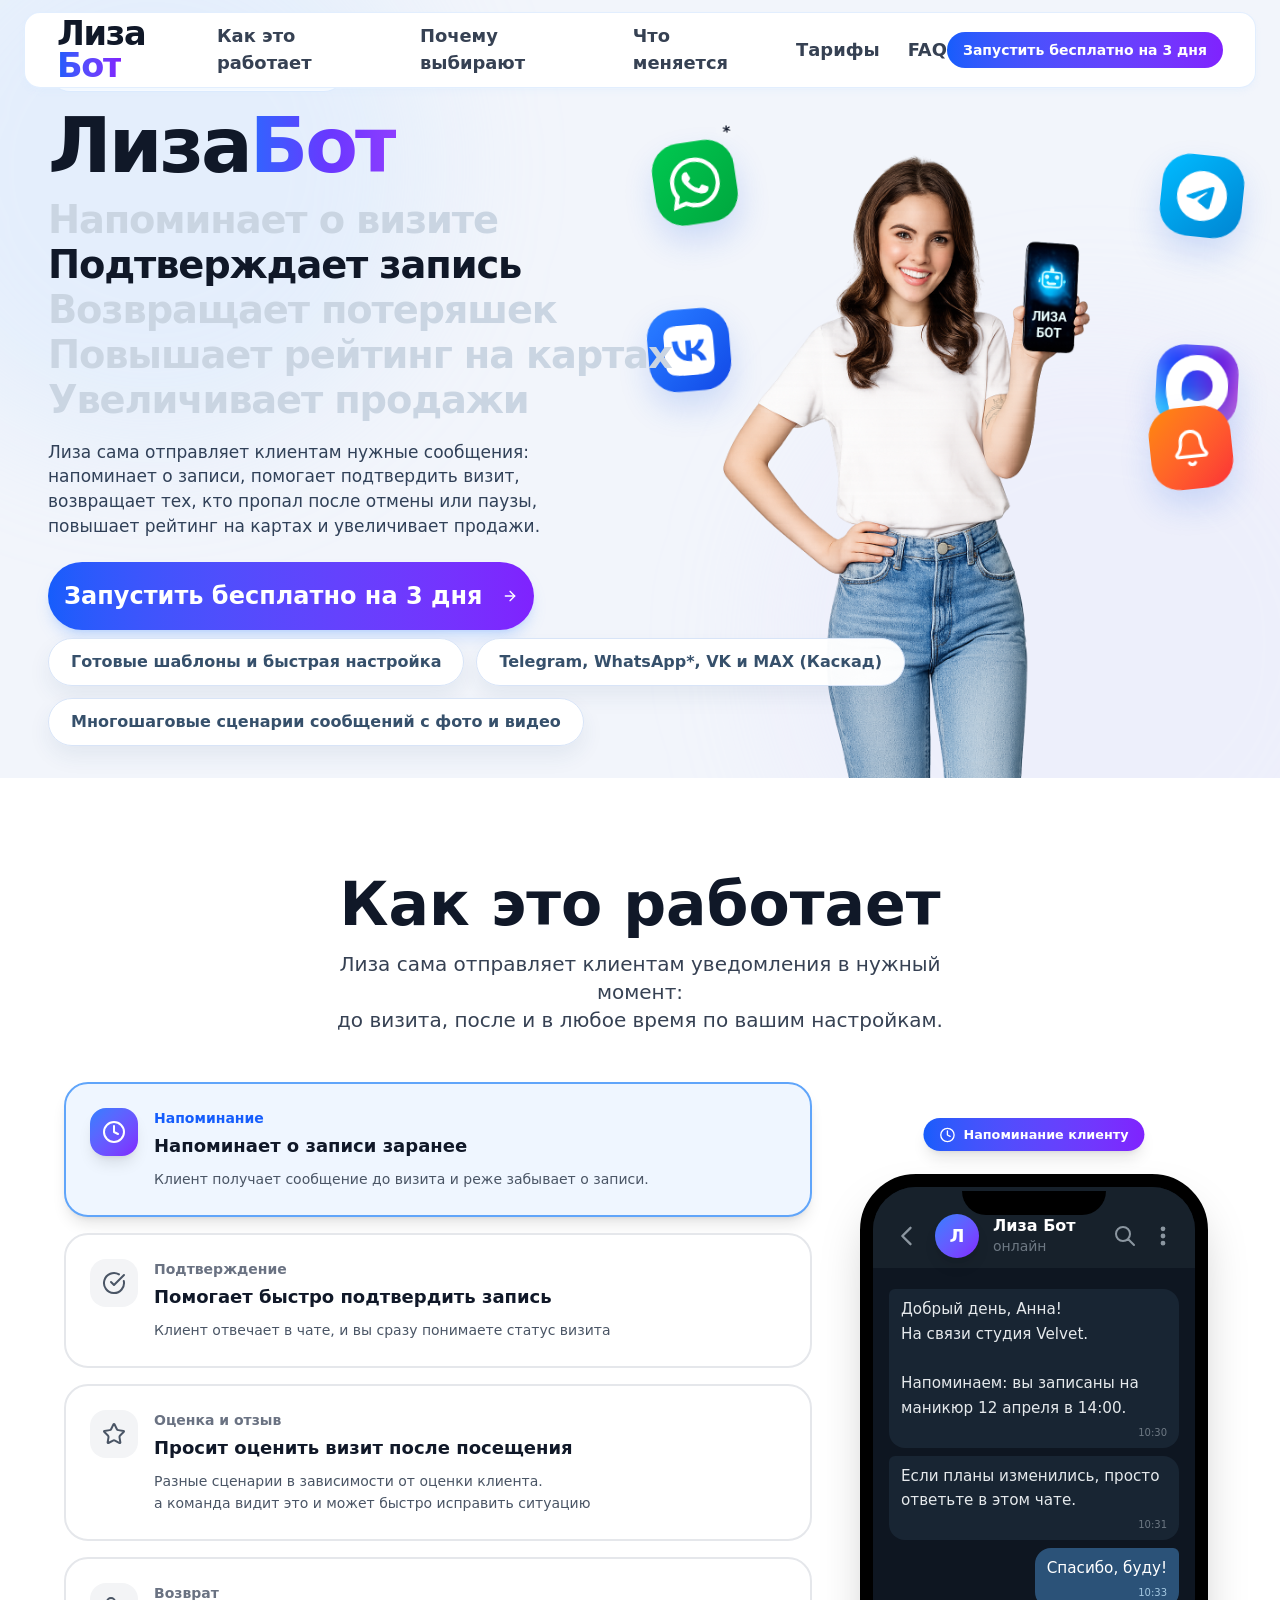
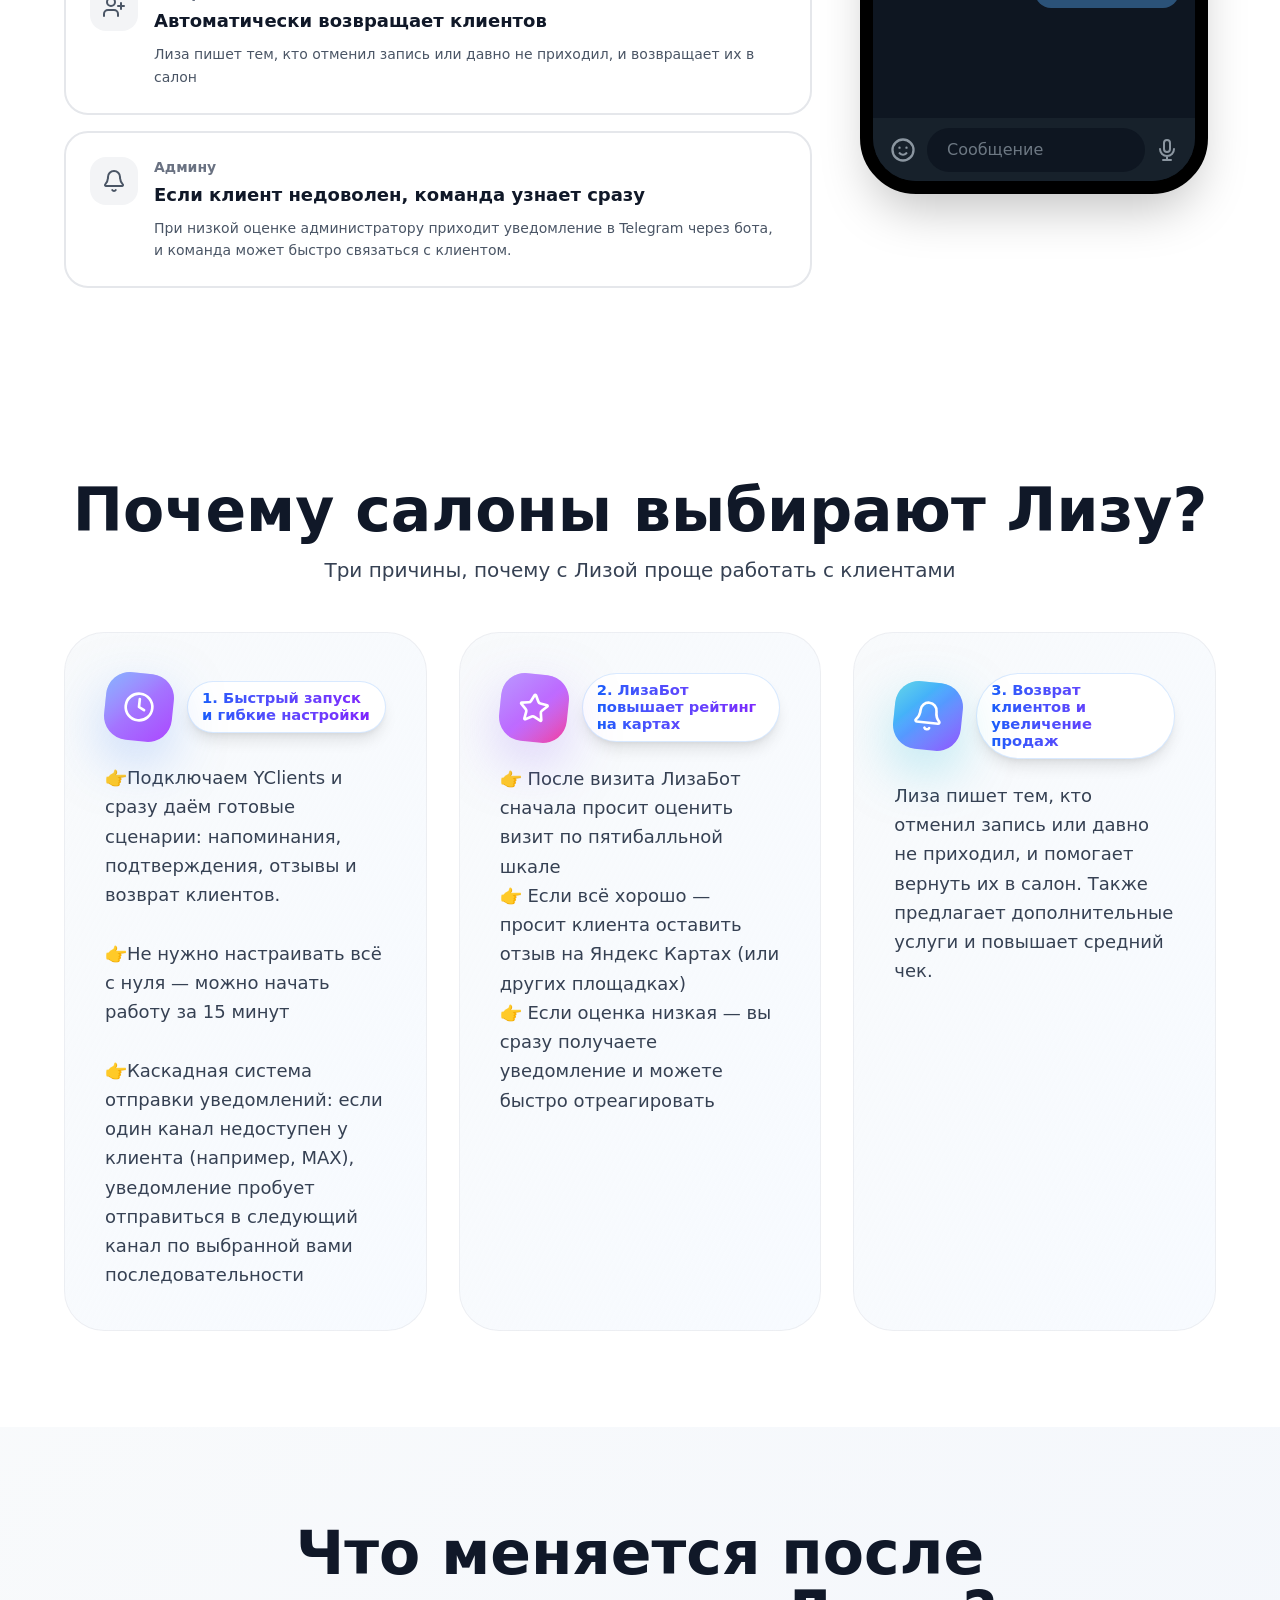
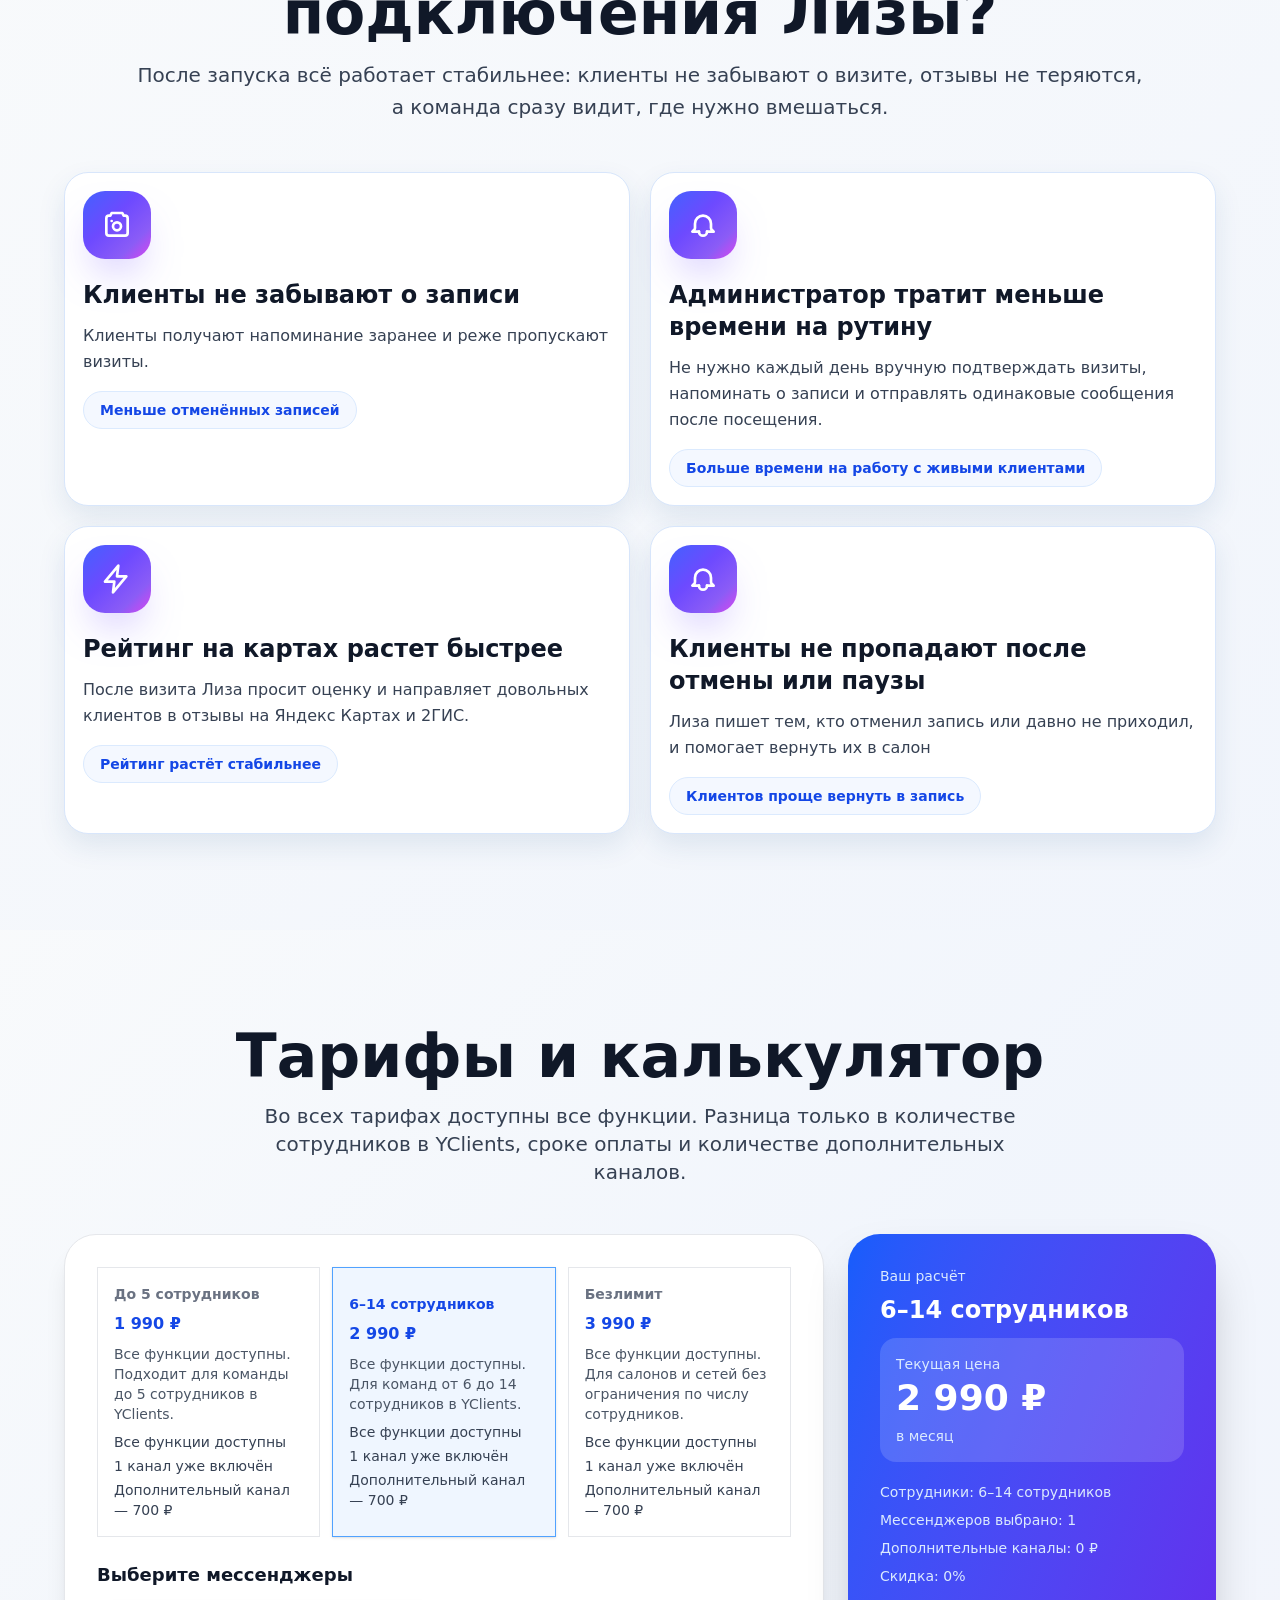
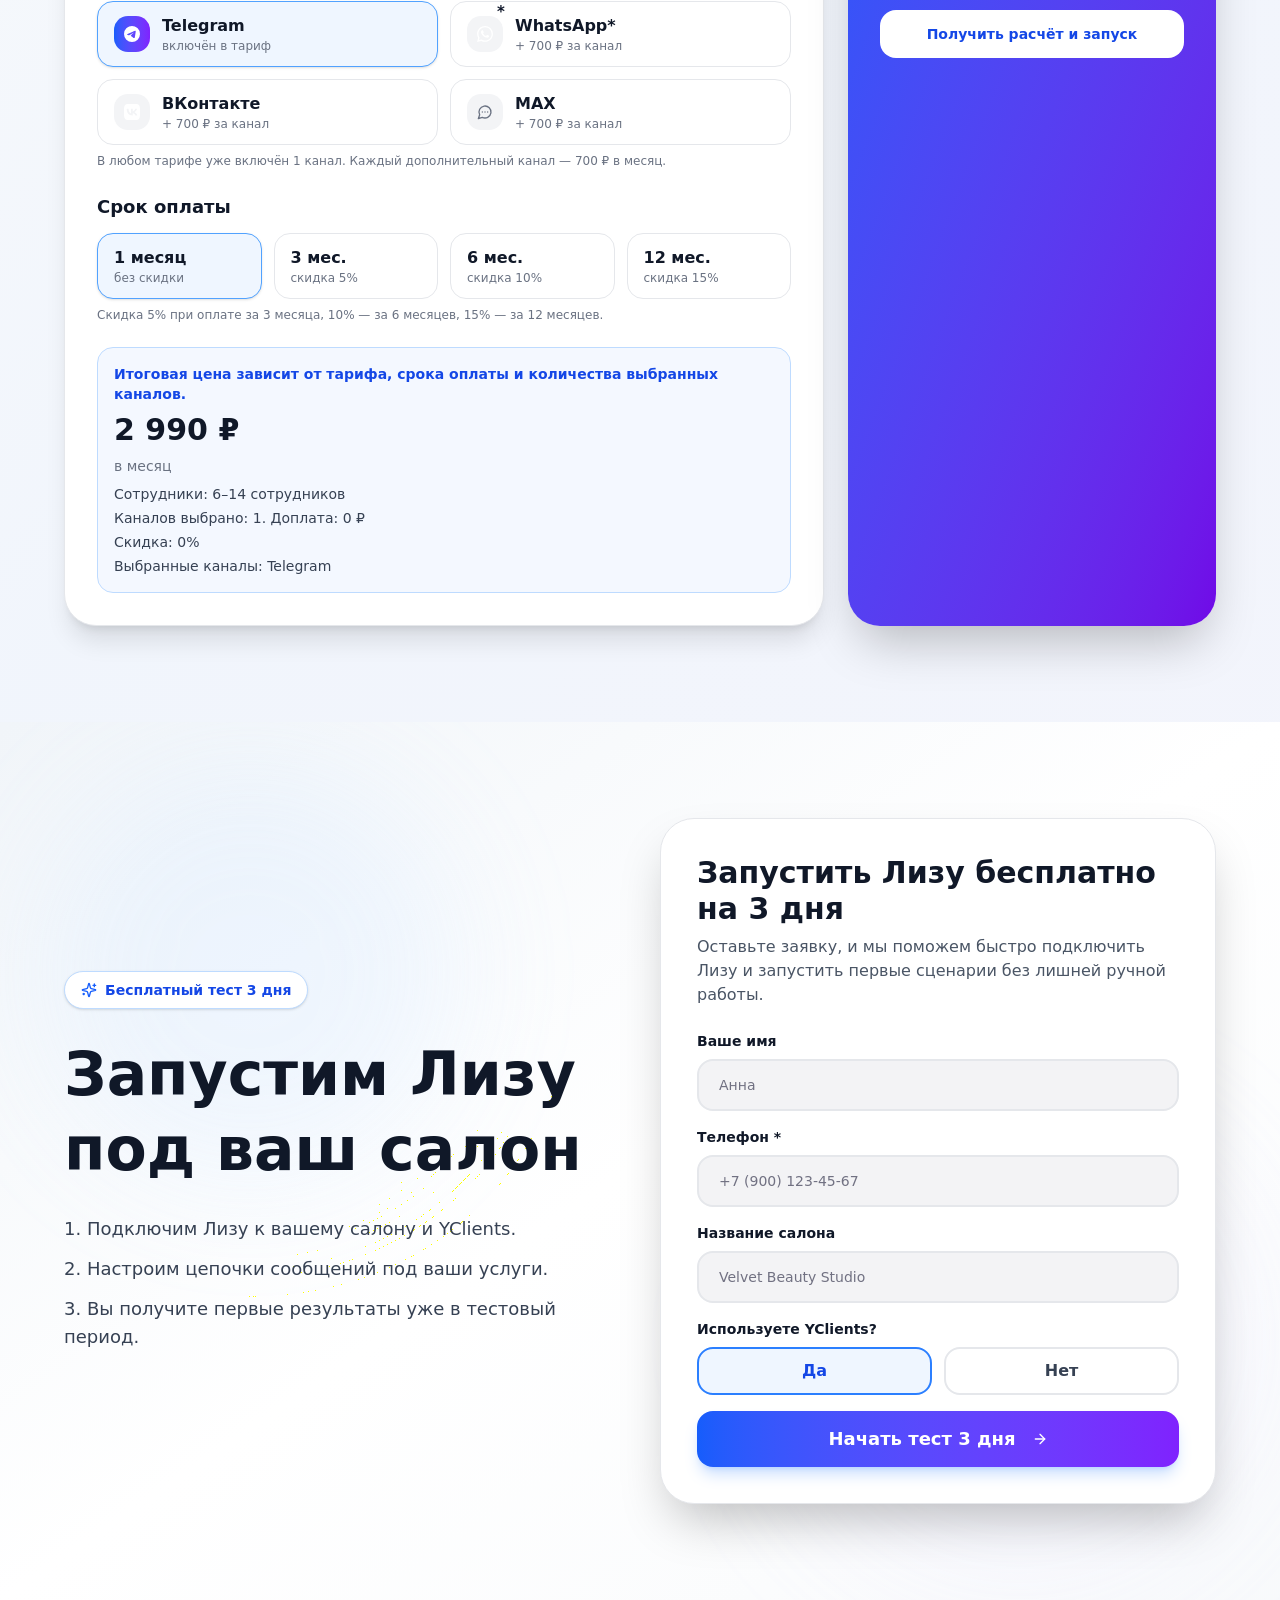
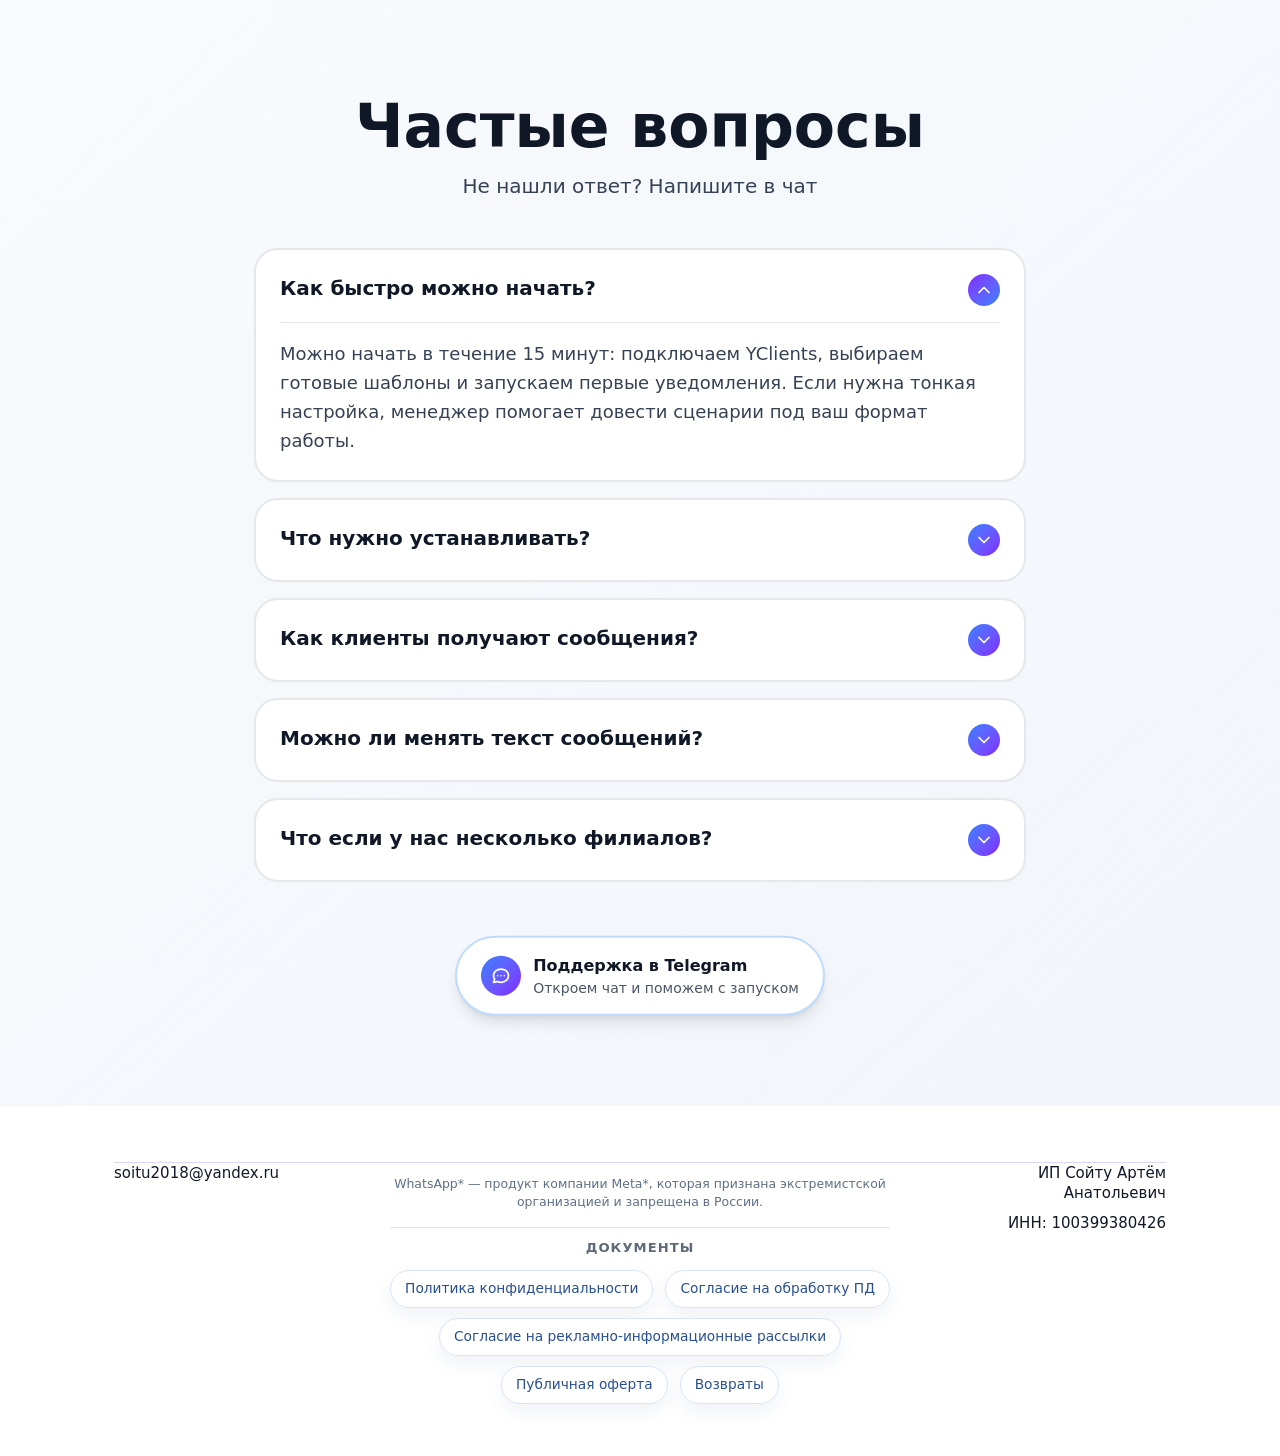
==== commit 33a82080: "Bump Liza asset cache version" ====
--- a/index.html
+++ b/index.html
@@ -5,7 +5,7 @@
   <meta charset="UTF-8" />
   <meta name="viewport" content="width=device-width, initial-scale=1" />
   <title>Liza Bot Landing</title>
-  <link rel="stylesheet" href="./liza-app.css?v=26" />
+  <link rel="stylesheet" href="./liza-app.css?v=27" />
   <style>
     html, body {
       margin: 0;
@@ -1650,7 +1650,8 @@
       function loadBundle(reason) {
         attempts += 1;
         var script = document.createElement("script");
-        script.src = "./liza-app.js?v=26&try=" + attempts;
+        script.charset = "UTF-8";
+        script.src = "./liza-app.js?v=27&try=" + attempts;
         script.async = false;
         script.onload = function () {
           scheduleRenderCheck("load-" + attempts);
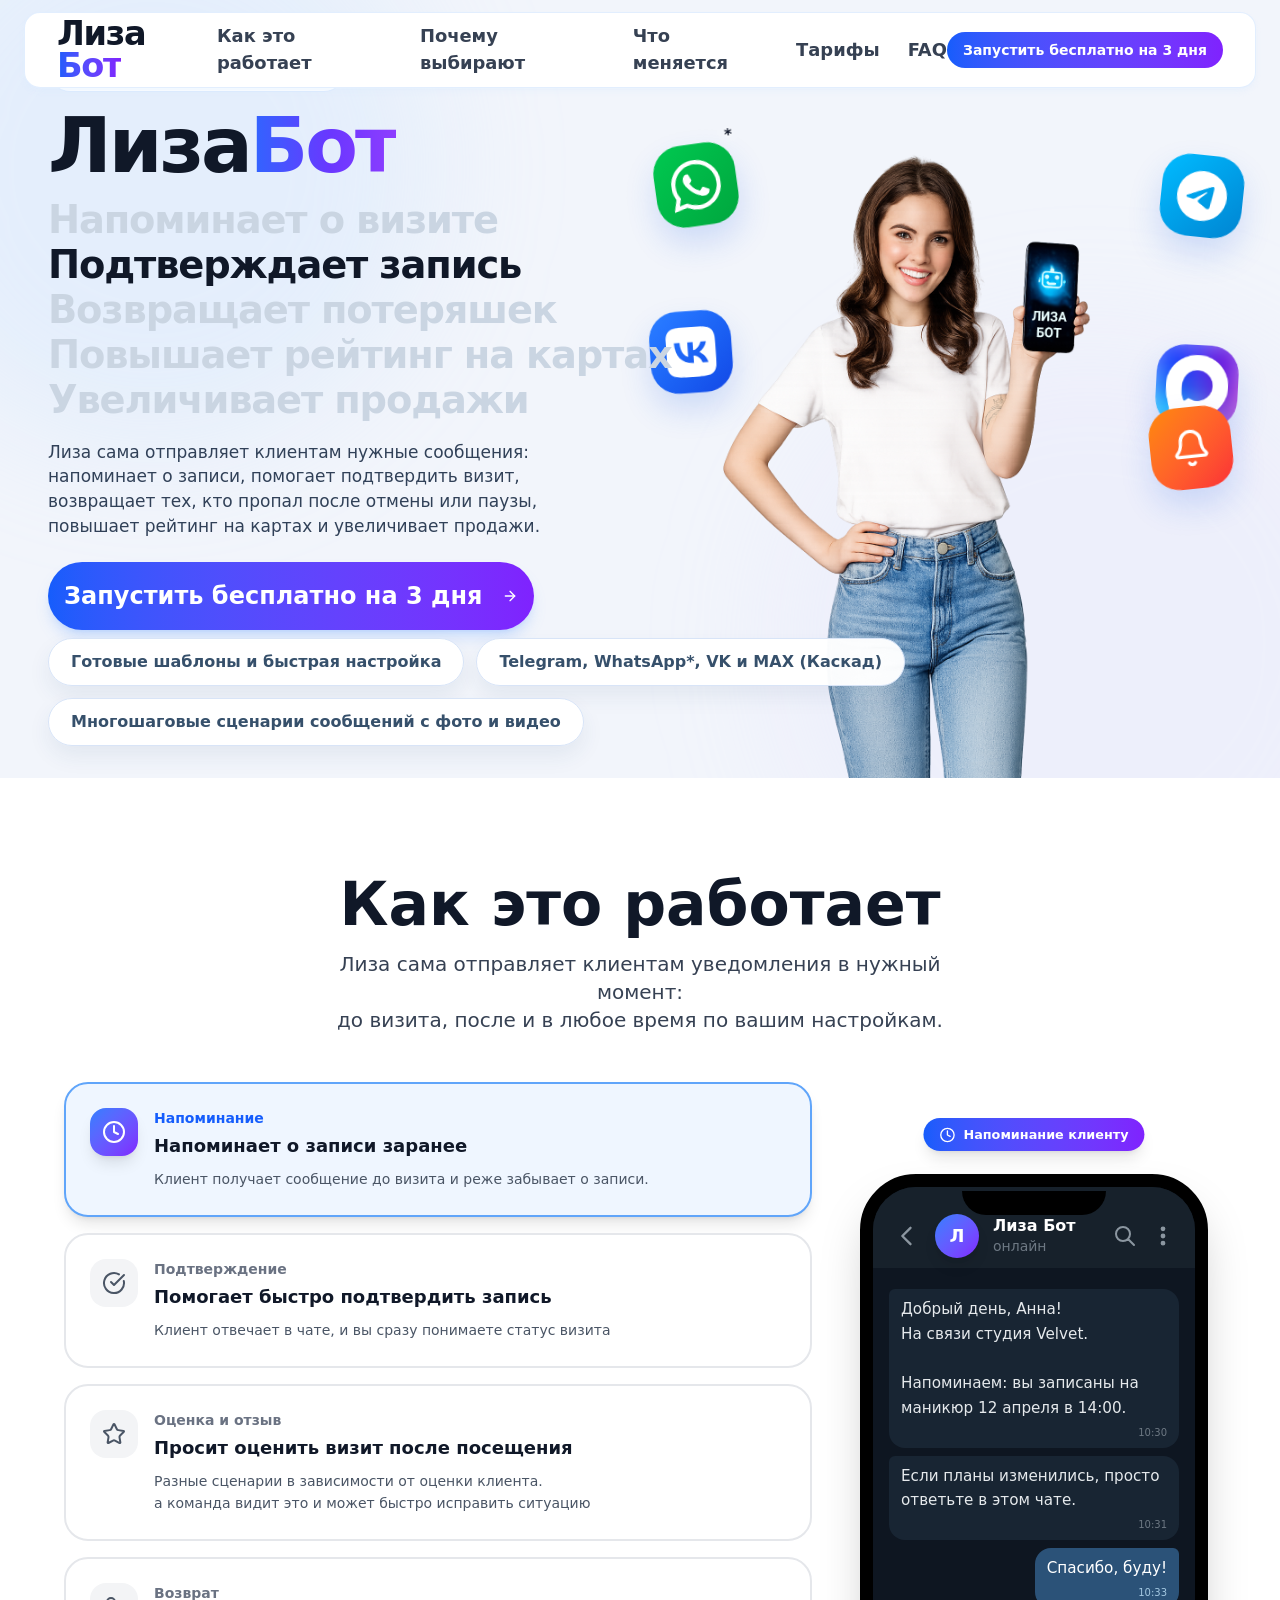
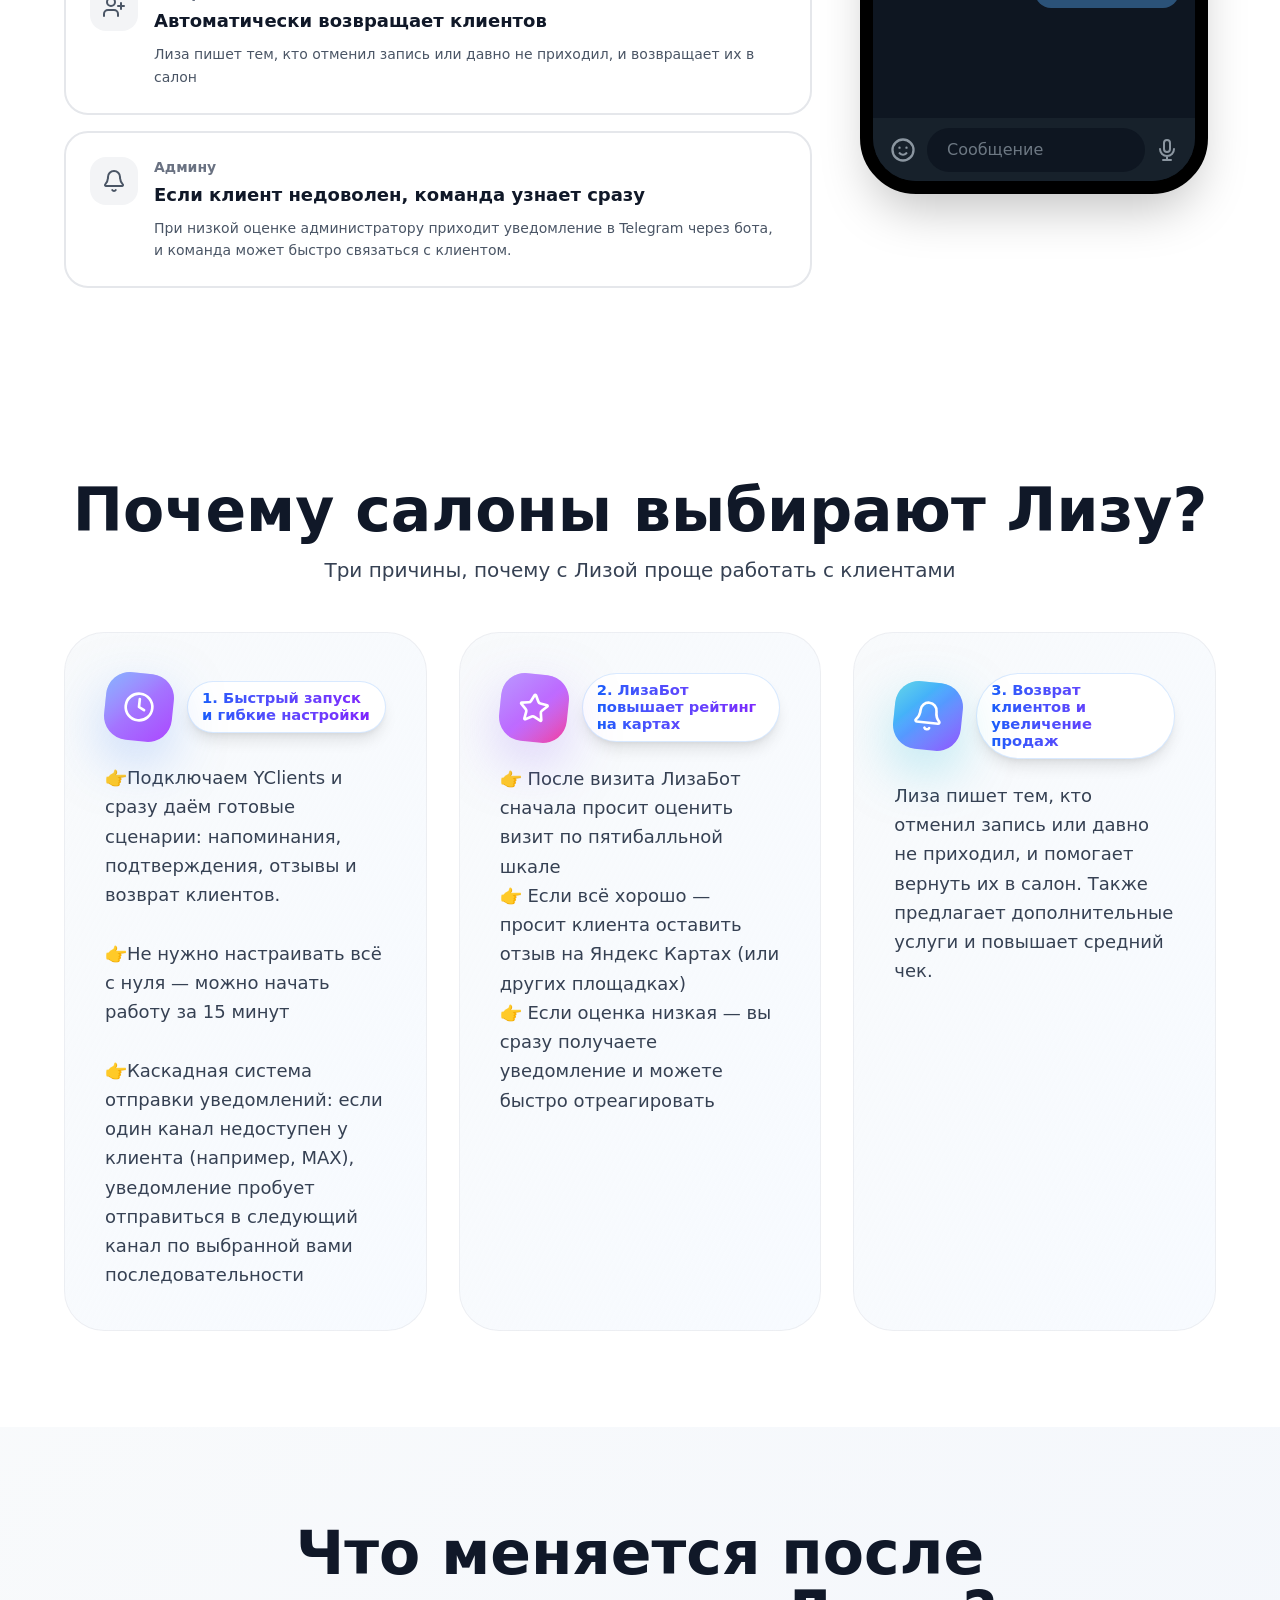
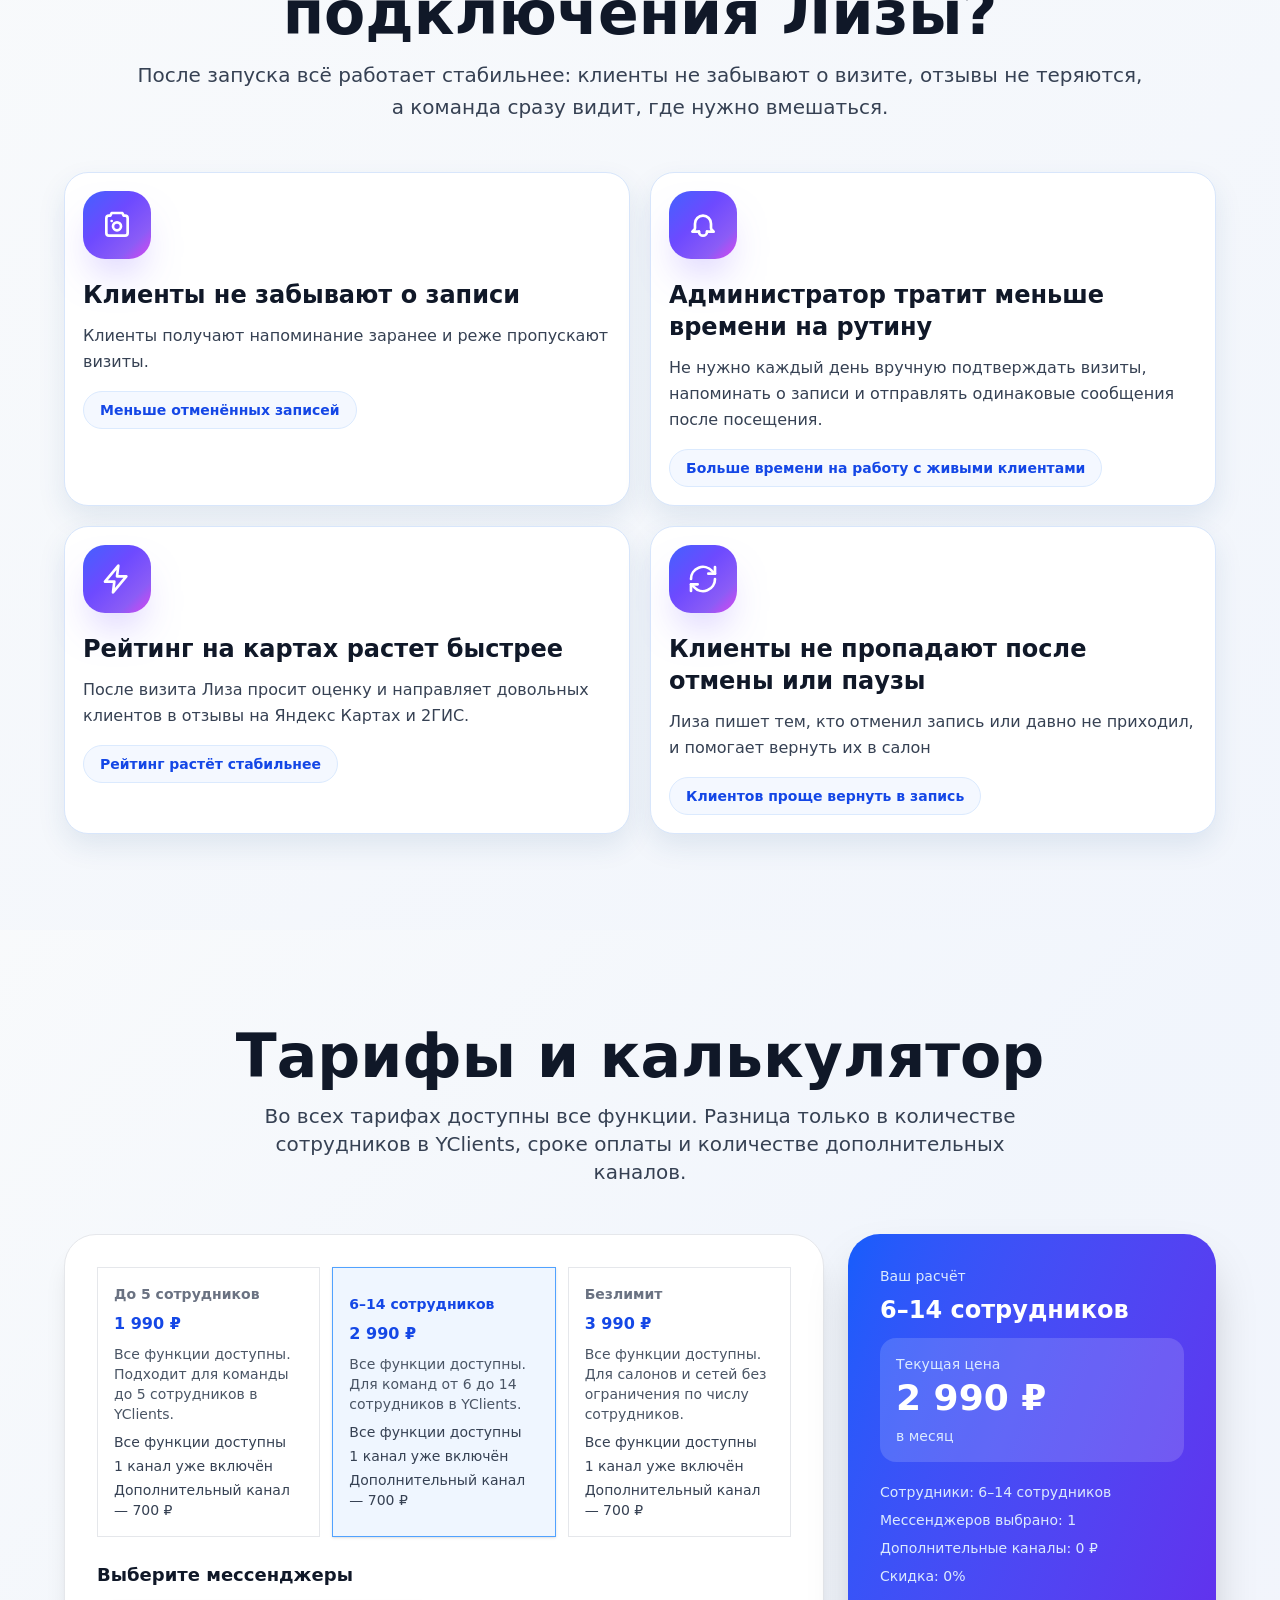
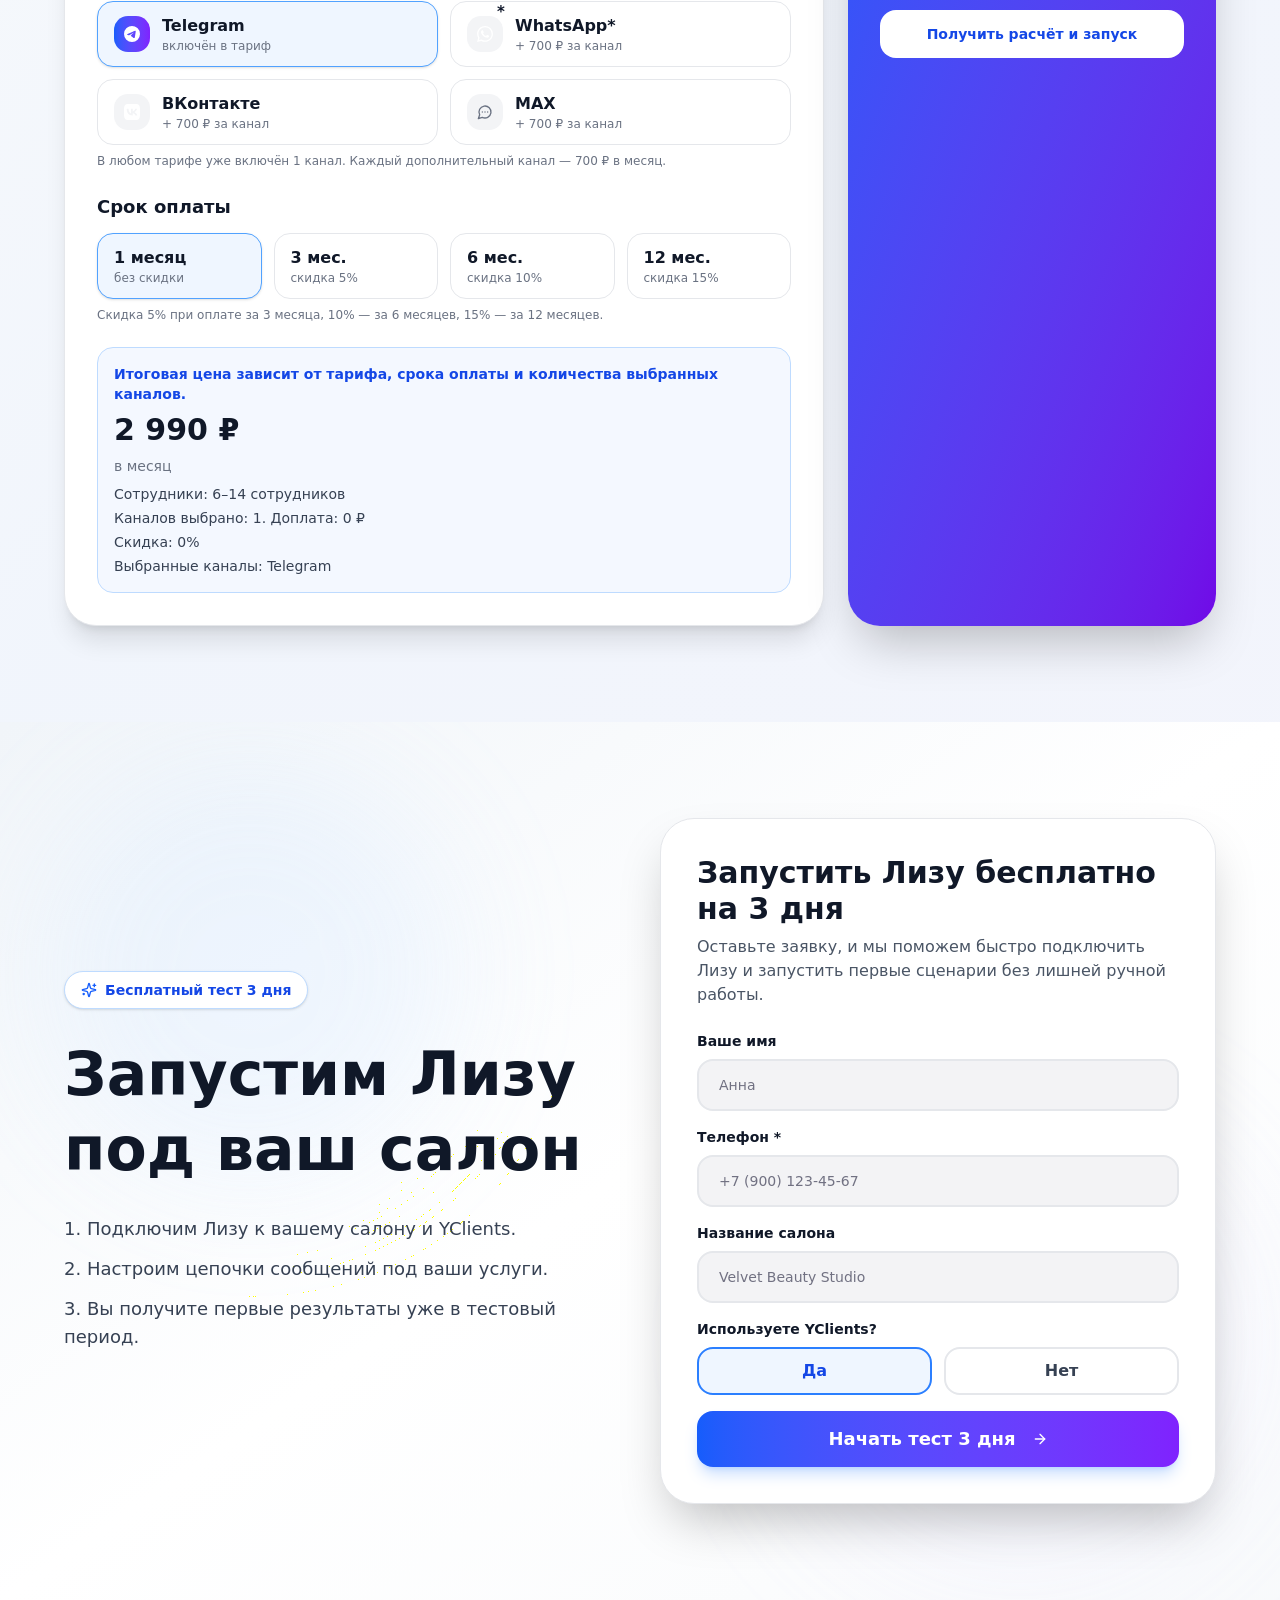
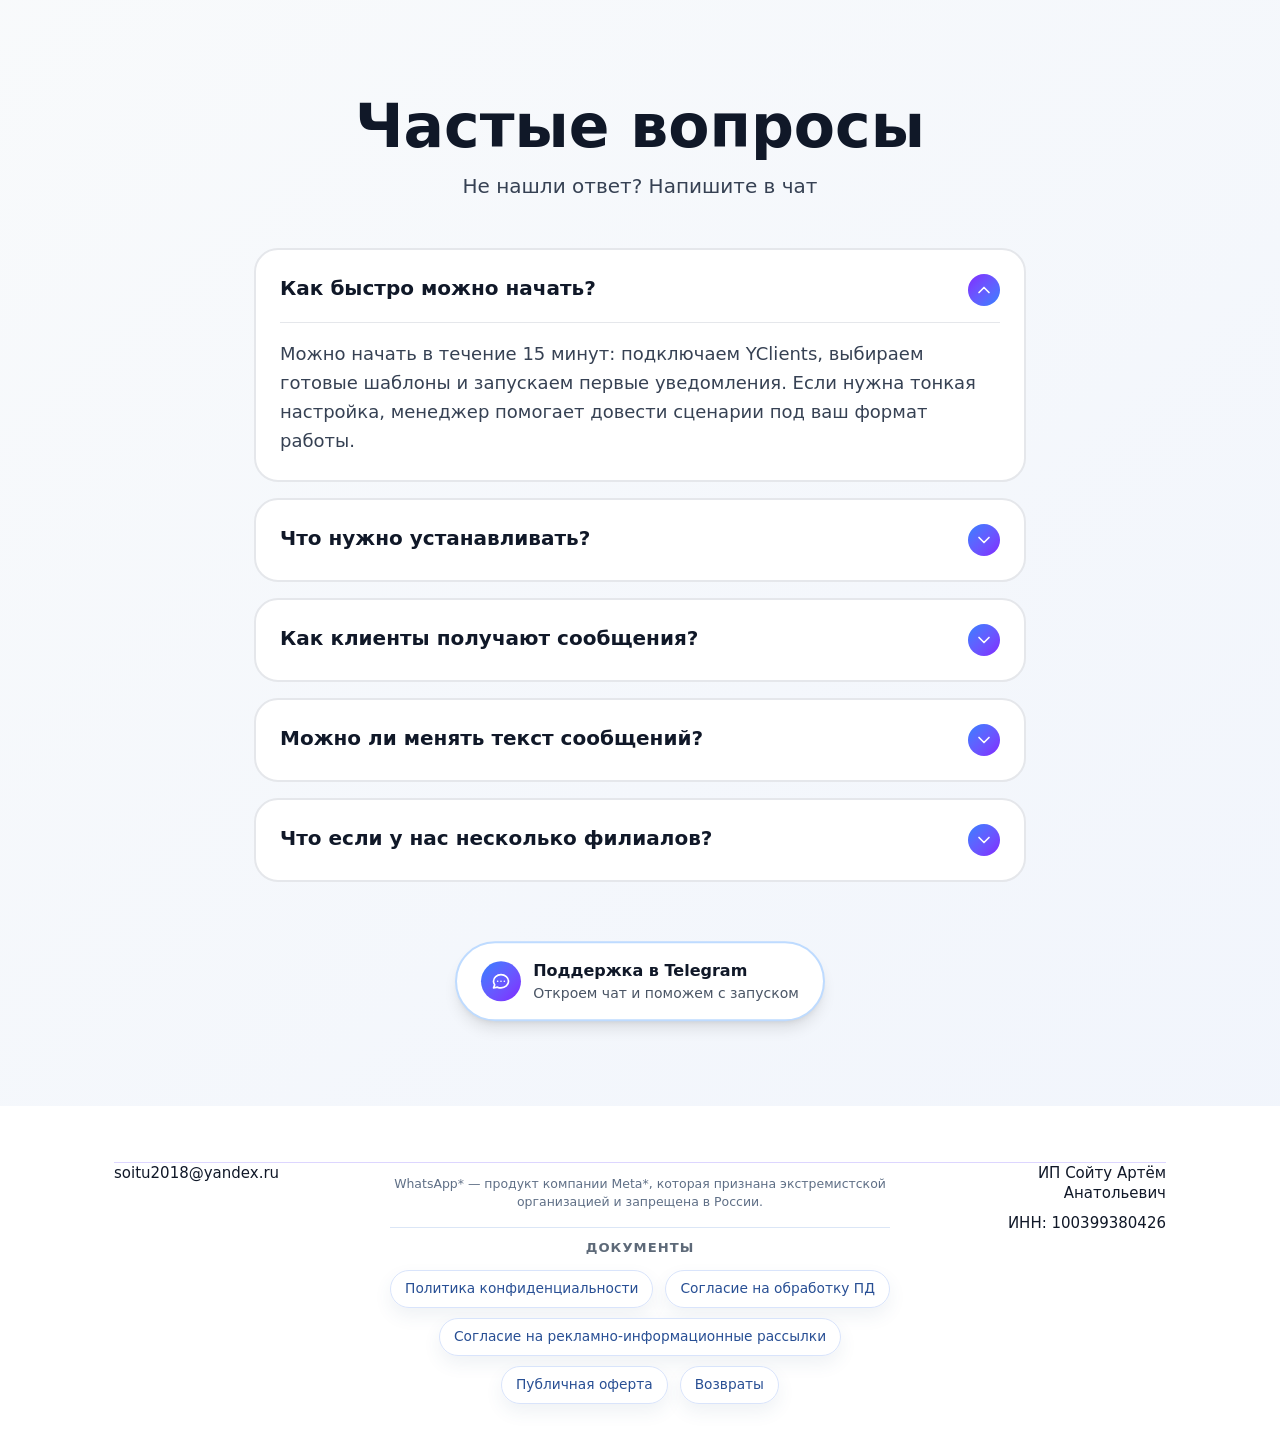
==== commit f1f3ddc6: "Fix forced outcome icon override" ====
--- a/index.html
+++ b/index.html
@@ -1850,7 +1850,7 @@
           '<svg viewBox="0 0 24 24" width="28" height="28" fill="none" stroke="currentColor" stroke-width="2" stroke-linecap="round" stroke-linejoin="round" aria-hidden="true"><path d="M4 7a2 2 0 0 1 2-2h1l1-2h8l1 2h1a2 2 0 0 1 2 2v11a2 2 0 0 1-2 2H6a2 2 0 0 1-2-2z"></path><circle cx="12" cy="13" r="3"></circle><path d="M8 9h.01"></path></svg>',
           '<svg viewBox="0 0 24 24" width="28" height="28" fill="none" stroke="currentColor" stroke-width="2" stroke-linecap="round" stroke-linejoin="round" aria-hidden="true"><path d="M15 17h5l-1.4-1.4A2 2 0 0 1 18 14.2V11a6 6 0 1 0-12 0v3.2a2 2 0 0 1-.6 1.4L4 17h5"></path><path d="M9 17a3 3 0 0 0 6 0"></path></svg>',
           '<svg viewBox="0 0 24 24" width="28" height="28" fill="none" stroke="currentColor" stroke-width="2" stroke-linecap="round" stroke-linejoin="round" aria-hidden="true"><path d="M13 2L3 14h7l-1 8 10-12h-7z"></path></svg>',
-          '<svg viewBox="0 0 24 24" width="28" height="28" fill="none" stroke="currentColor" stroke-width="2" stroke-linecap="round" stroke-linejoin="round" aria-hidden="true"><path d="M15 17h5l-1.4-1.4A2 2 0 0 1 18 14.2V11a6 6 0 1 0-12 0v3.2a2 2 0 0 1-.6 1.4L4 17h5"></path><path d="M9 17a3 3 0 0 0 6 0"></path></svg>'
+          '<svg viewBox="0 0 24 24" width="28" height="28" fill="none" stroke="currentColor" stroke-width="2" stroke-linecap="round" stroke-linejoin="round" aria-hidden="true"><path d="M3 12a9 9 0 0 1 15.7-6.1L21 8"></path><path d="M21 3v5h-5"></path><path d="M21 12a9 9 0 0 1-15.7 6.1L3 16"></path><path d="M3 21v-5h5"></path></svg>'
         ];
 
         Array.prototype.forEach.call(cards, function (card, index) {
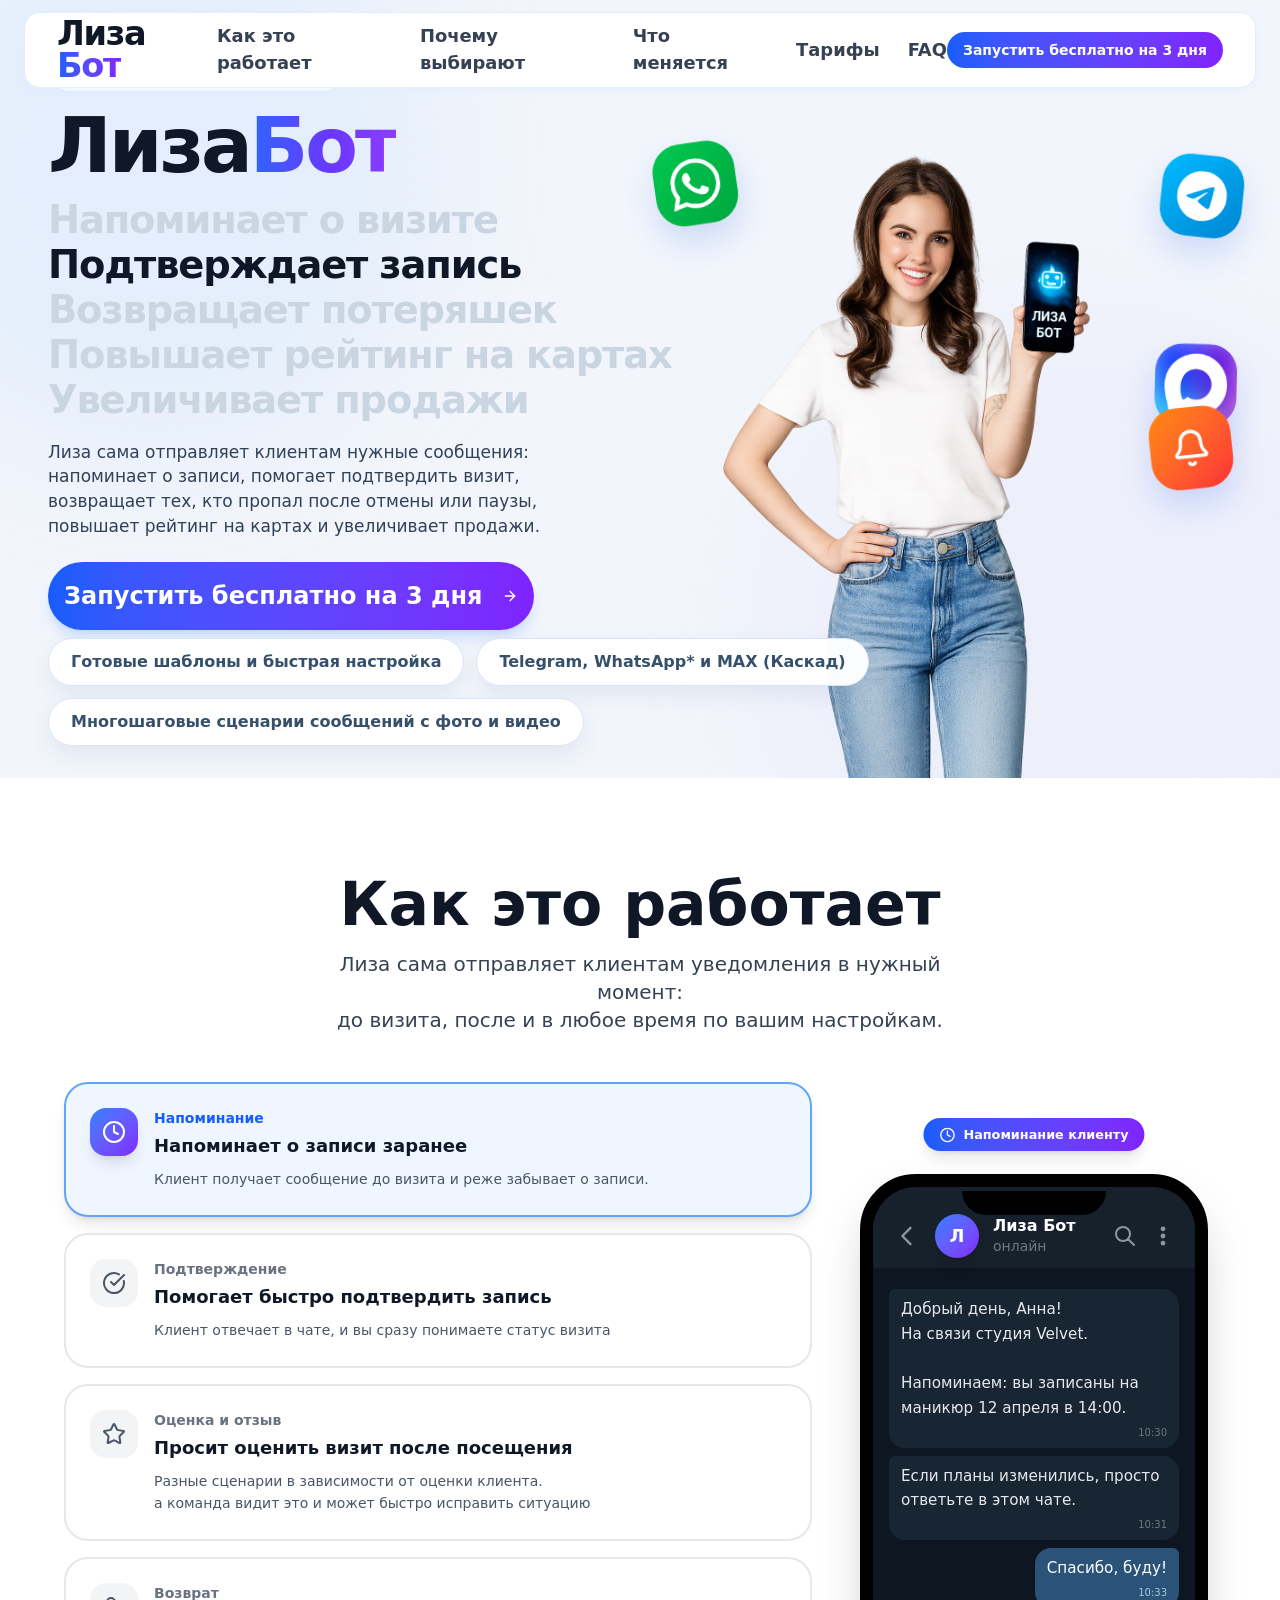
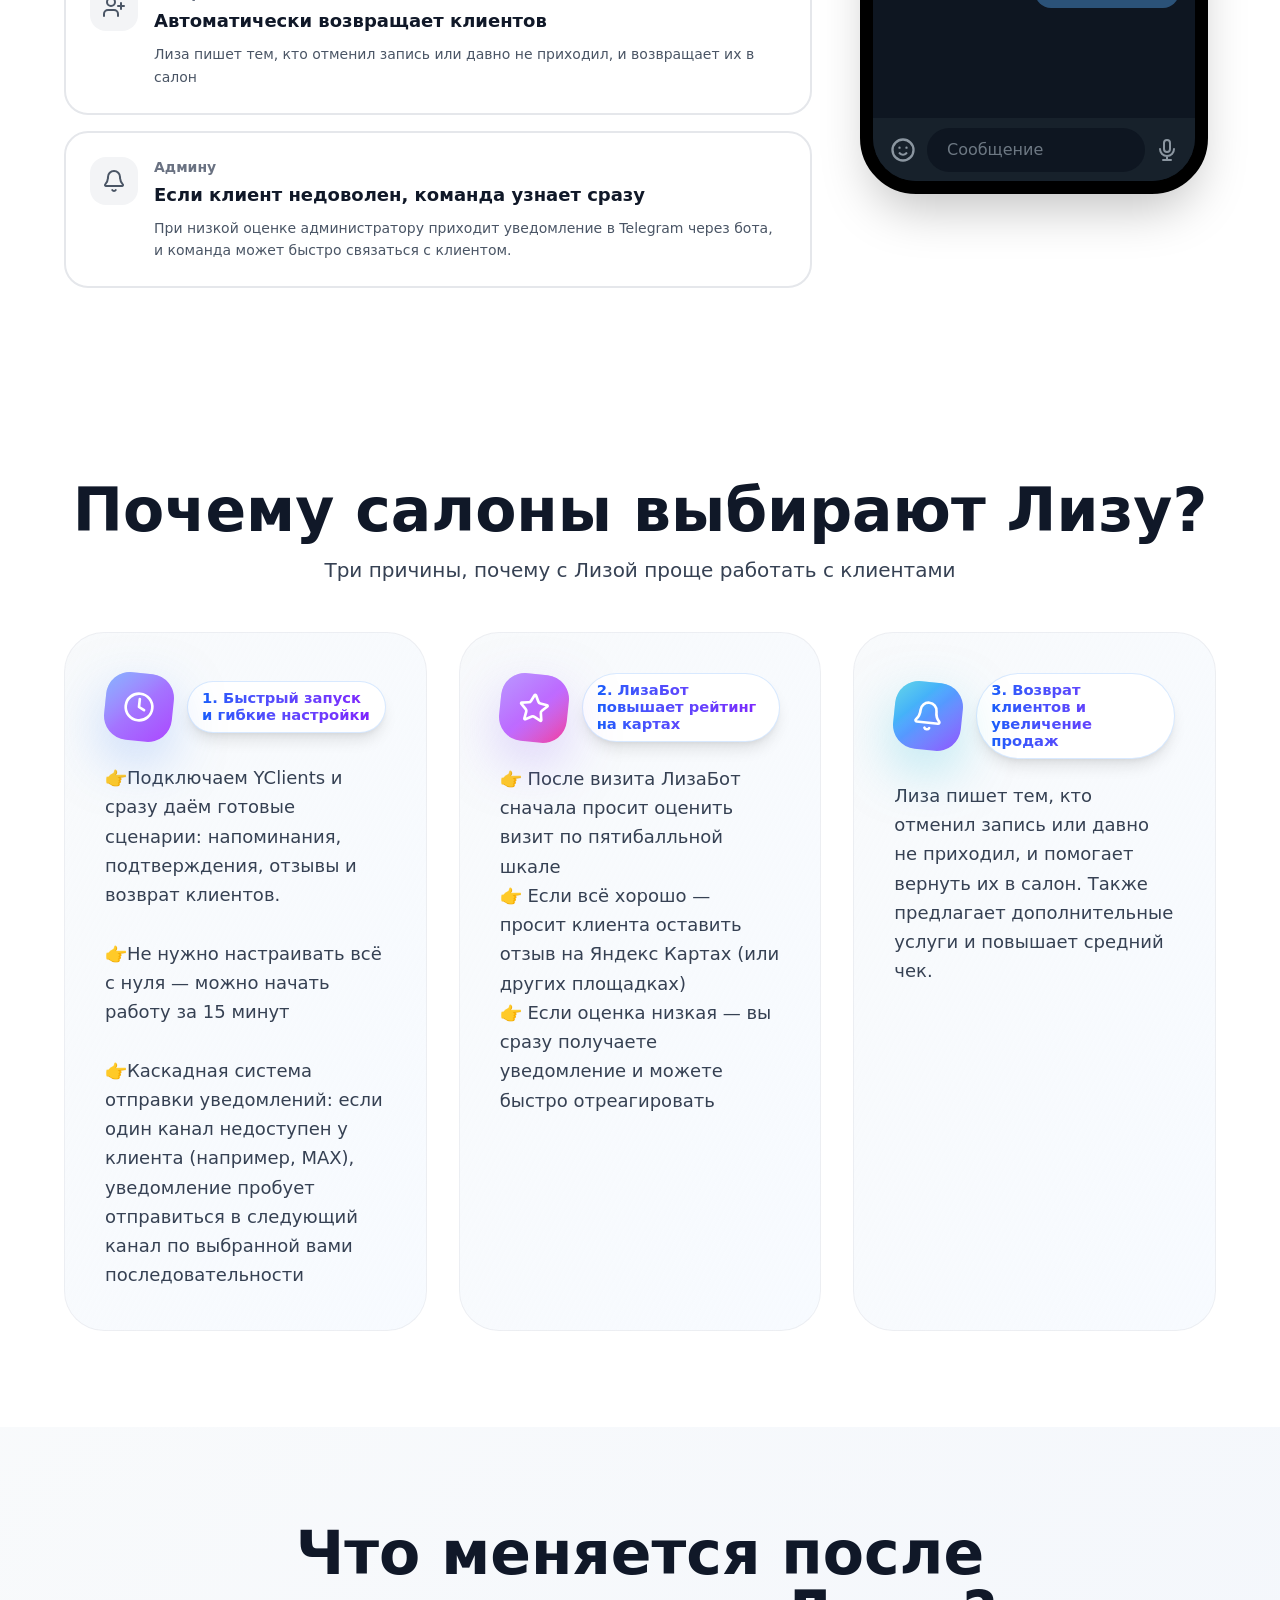
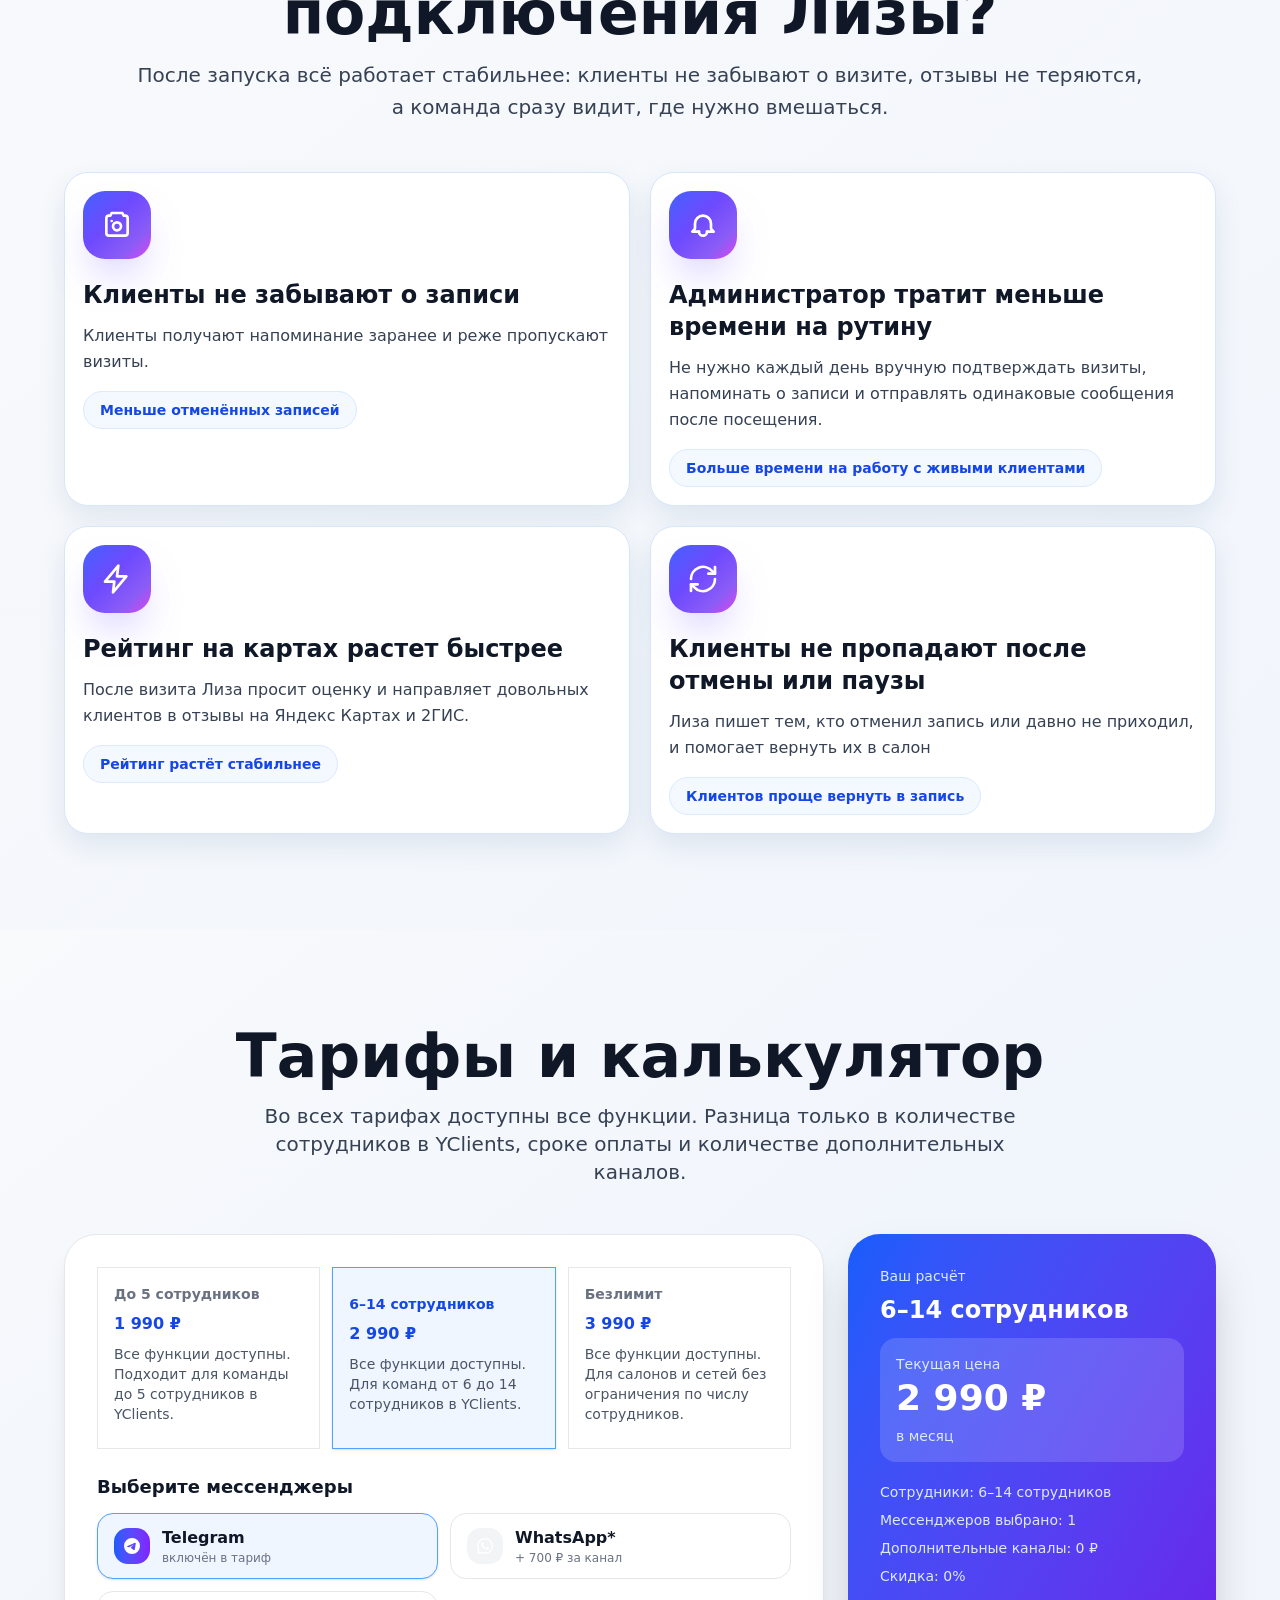
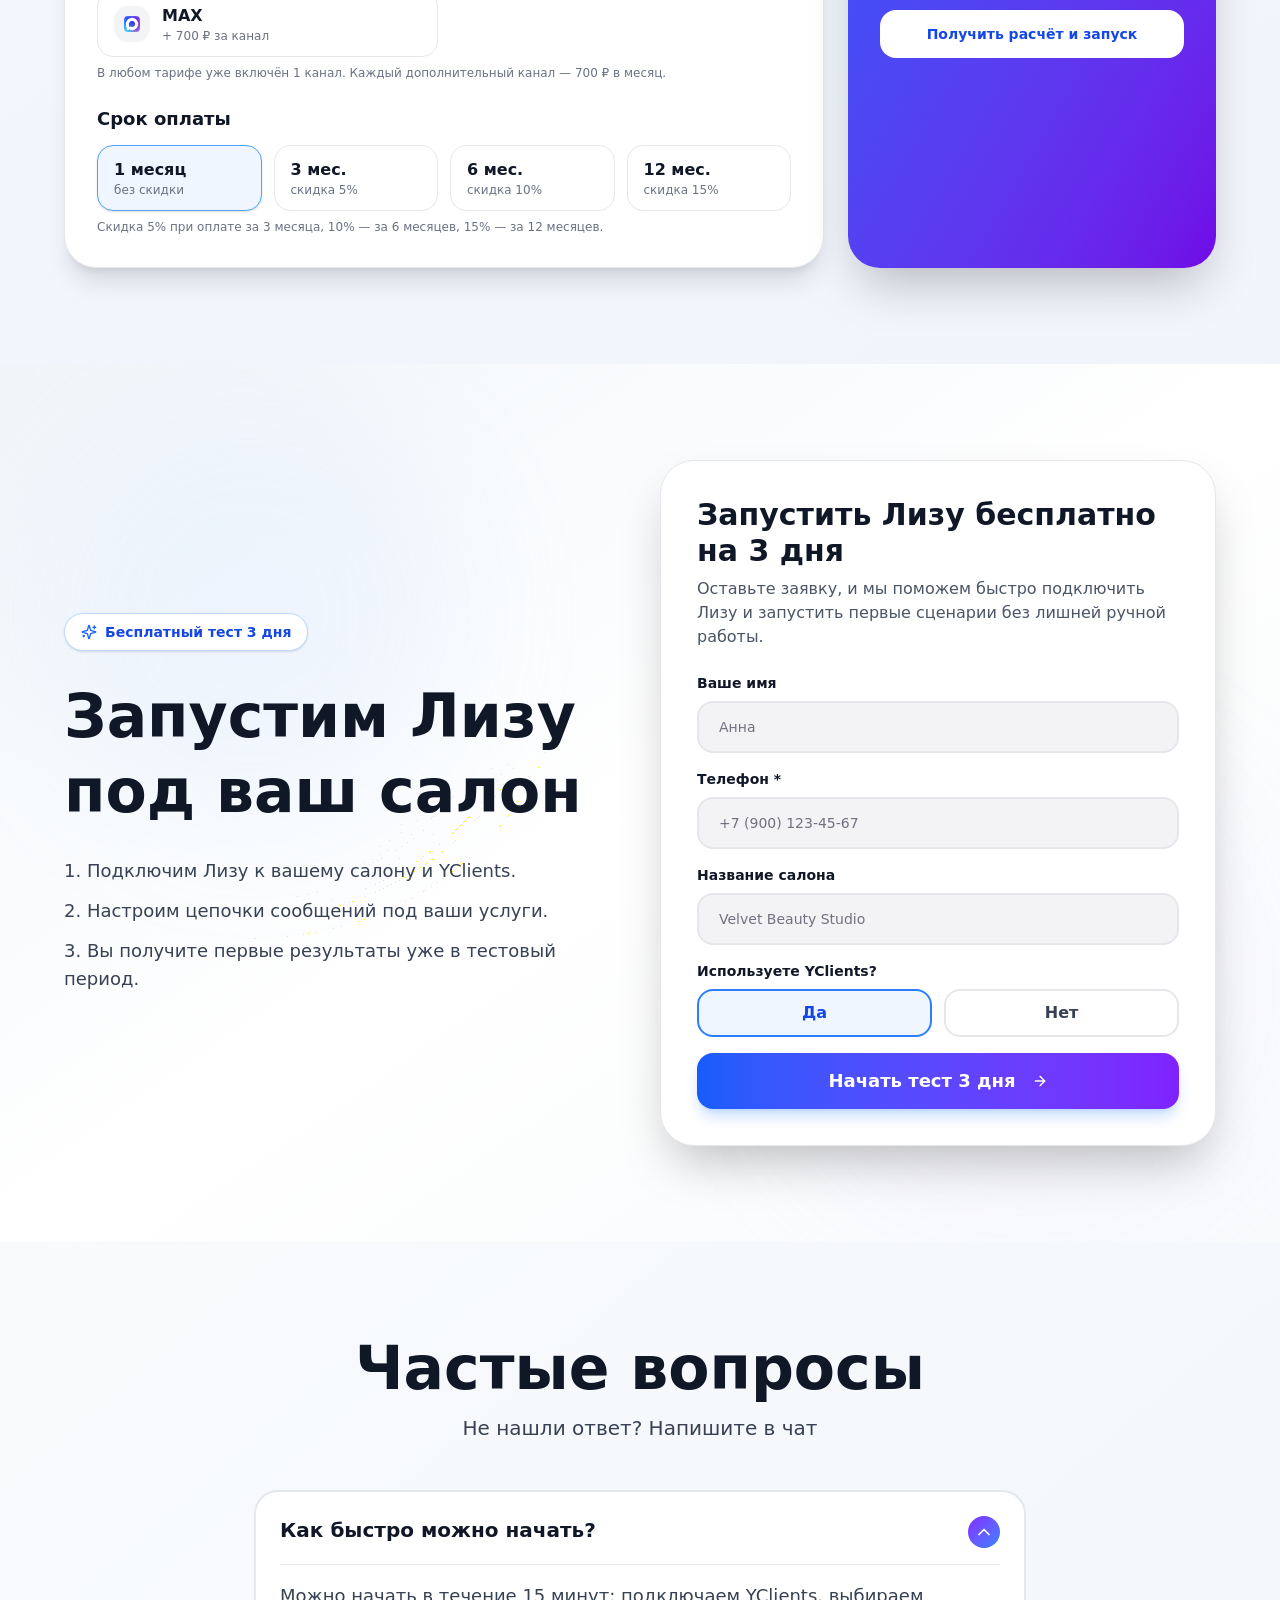
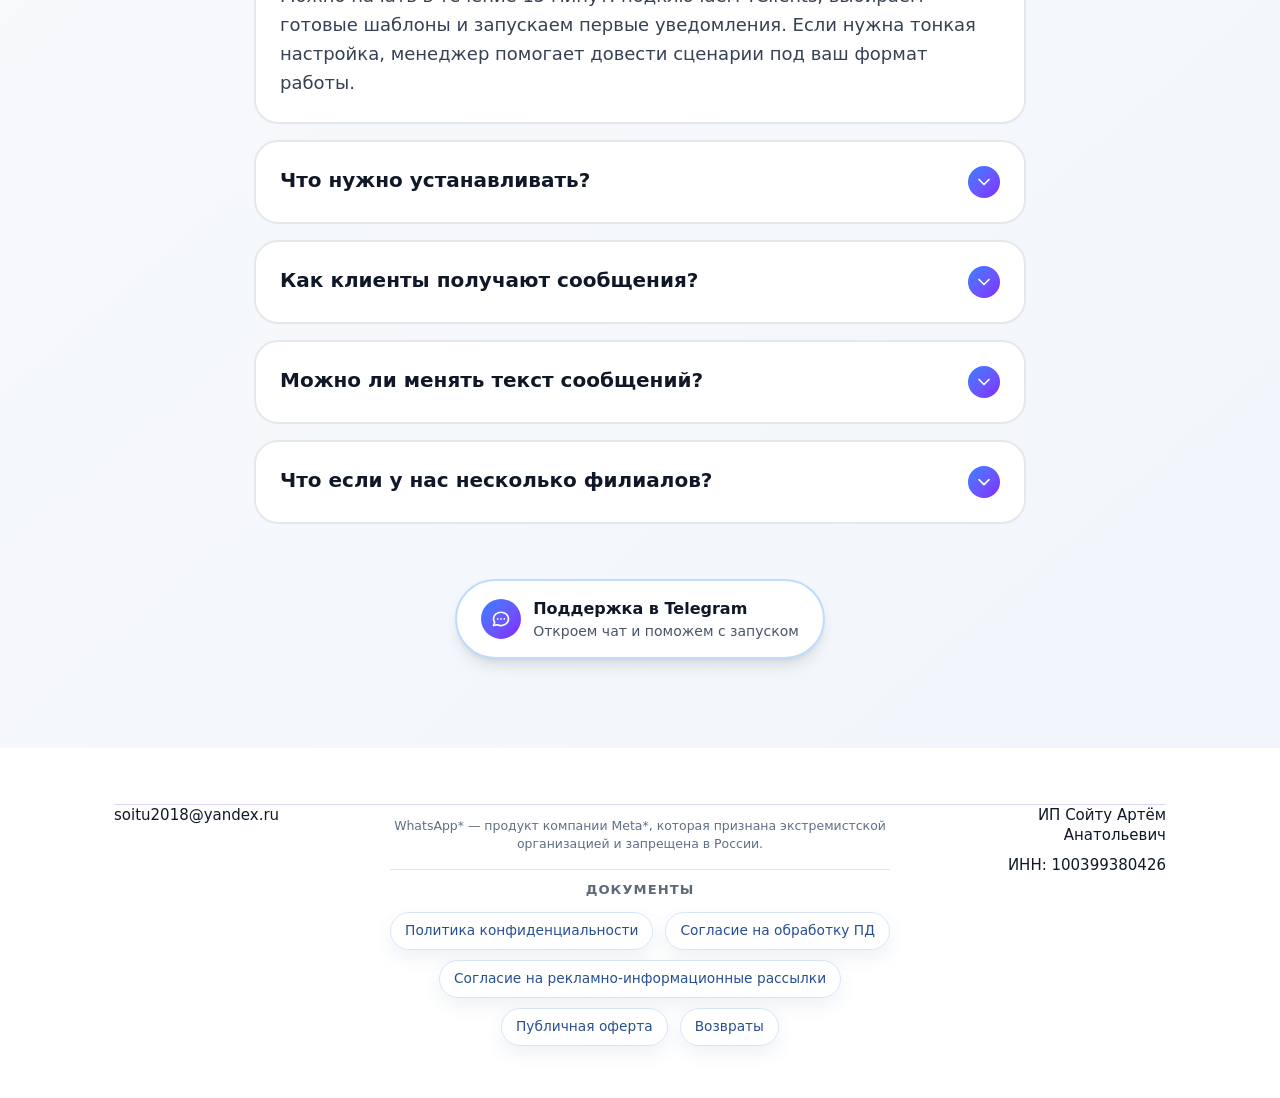
==== commit 366ea134: "Update Liza calculator channels and layout" ====
--- a/index.html
+++ b/index.html
@@ -5,7 +5,7 @@
   <meta charset="UTF-8" />
   <meta name="viewport" content="width=device-width, initial-scale=1" />
   <title>Liza Bot Landing</title>
-  <link rel="stylesheet" href="./liza-app.css?v=27" />
+  <link rel="stylesheet" href="./liza-app.css?v=28" />
   <style>
     html, body {
       margin: 0;
@@ -352,7 +352,6 @@
       text-shadow: 0 1px 0 #ffffff, 0 0 6px rgba(255, 255, 255, 0.92);
       z-index: 2;
     }
-    .liza-ms-icon--vk { background: linear-gradient(135deg, #3a6fe8 0%, #2855c3 100%); }
     .liza-ms-icon--max { background: linear-gradient(135deg, #5f7cff 0%, #7c3bff 100%); }
     .liza-ms-icon--default { background: linear-gradient(135deg, #4f7fff 0%, #5a62d4 100%); }
 
@@ -957,6 +956,10 @@
       margin-bottom: 8px !important;
     }
 
+    #pricing .liza-pricing-plan-card .space-y-1 {
+      display: none !important;
+    }
+
     #footer {
       padding-top: 56px !important;
       padding-bottom: 52px !important;
@@ -1651,7 +1654,7 @@
         attempts += 1;
         var script = document.createElement("script");
         script.charset = "UTF-8";
-        script.src = "./liza-app.js?v=27&try=" + attempts;
+        script.src = "./liza-app.js?v=28&try=" + attempts;
         script.async = false;
         script.onload = function () {
           scheduleRenderCheck("load-" + attempts);
@@ -1869,7 +1872,6 @@
         if (!root || !root.querySelector("*")) return;
         if (latestConfig && latestConfig.fullTextMap) applyTextNodeMap(latestConfig.fullTextMap);
         ensureWhatsappMentions();
-        ensureWhatsappIconStars();
         ensureHeroTitle(latestConfig);
         ensureWhatsappMeta(latestConfig);
         ensureFooterDocuments();
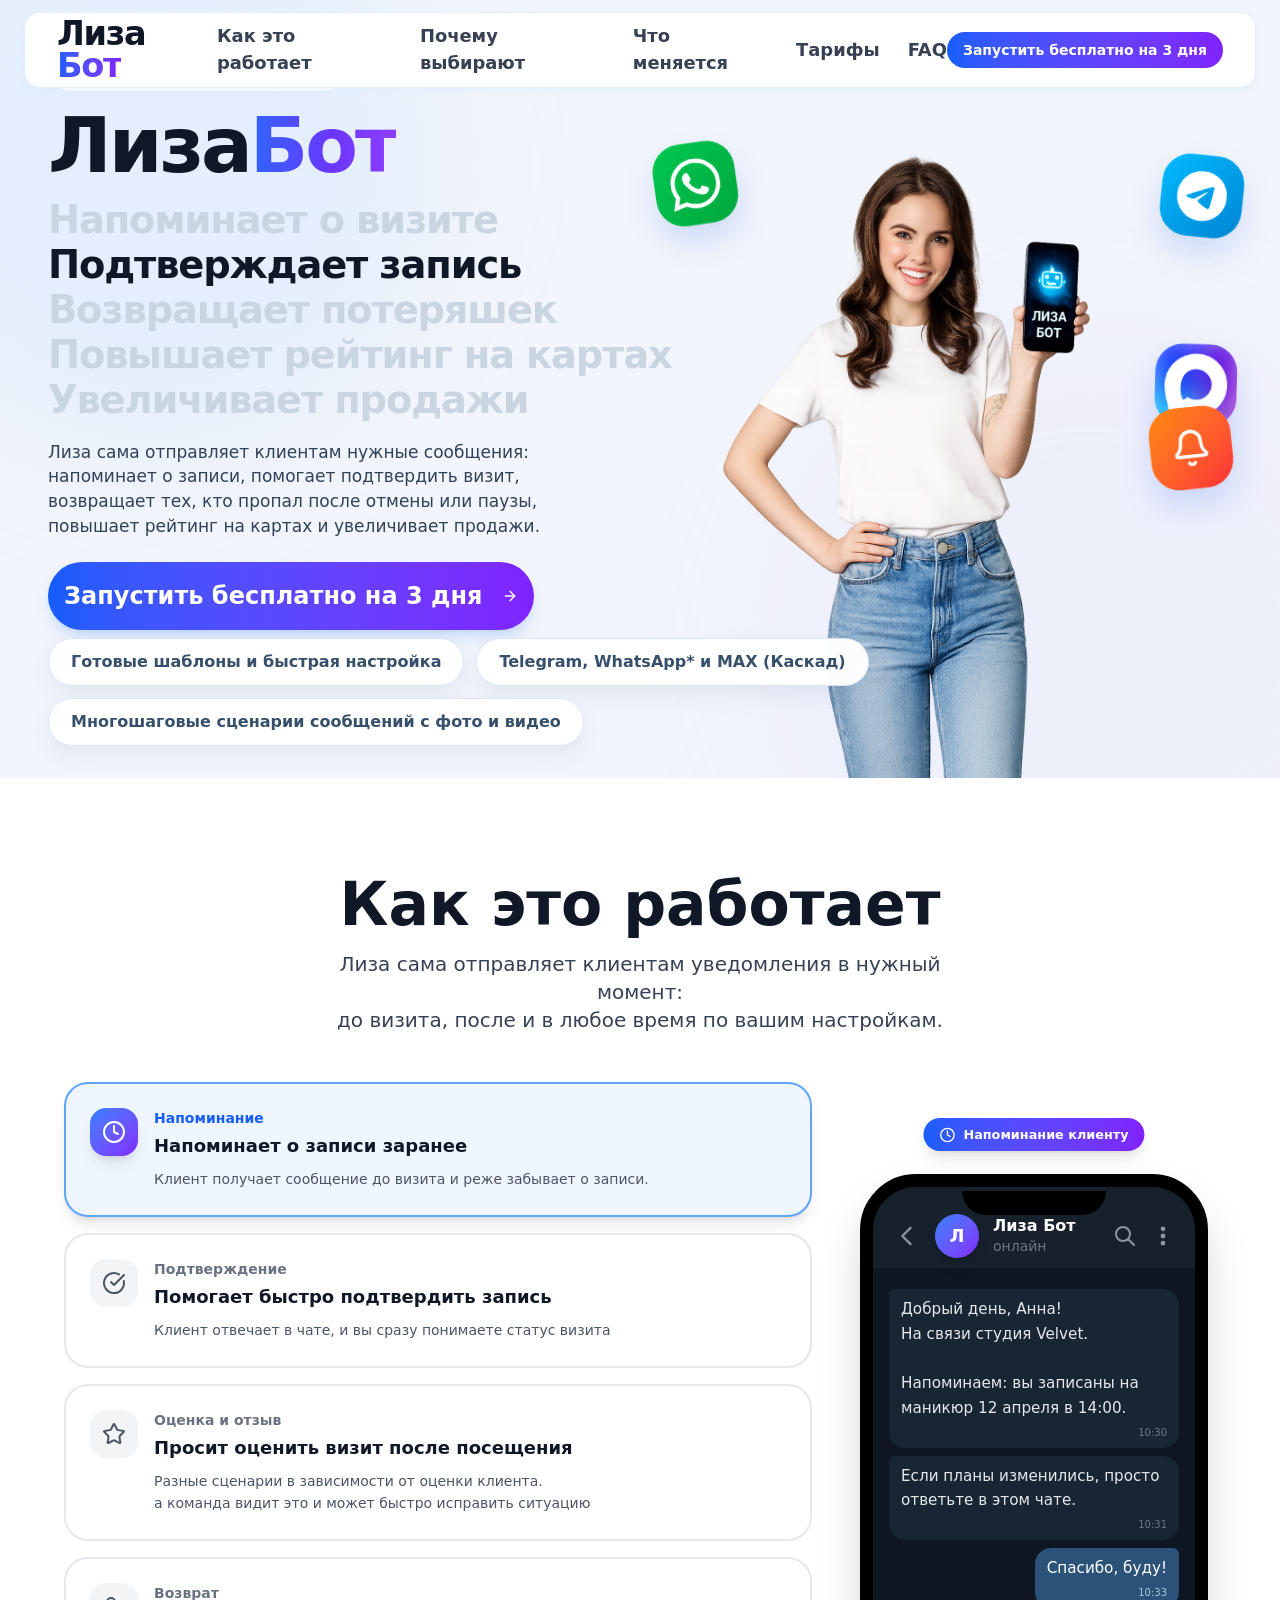
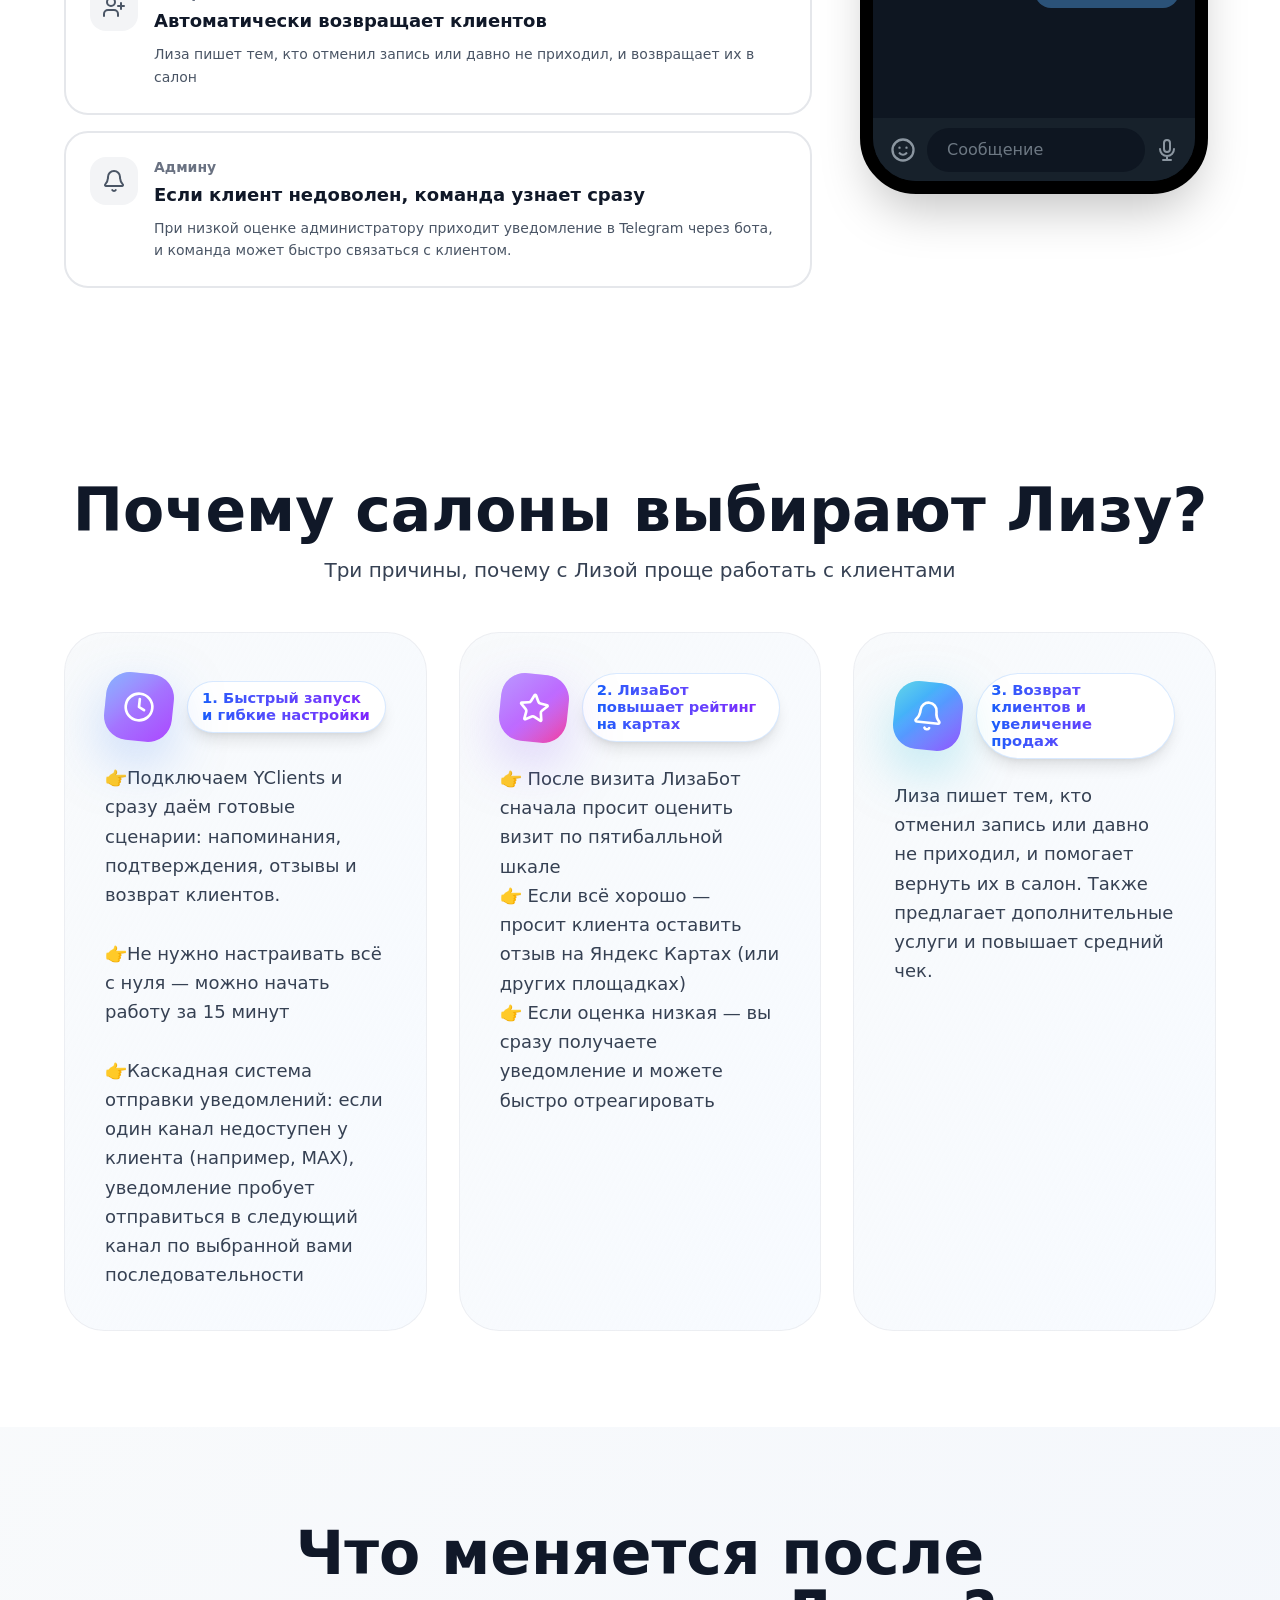
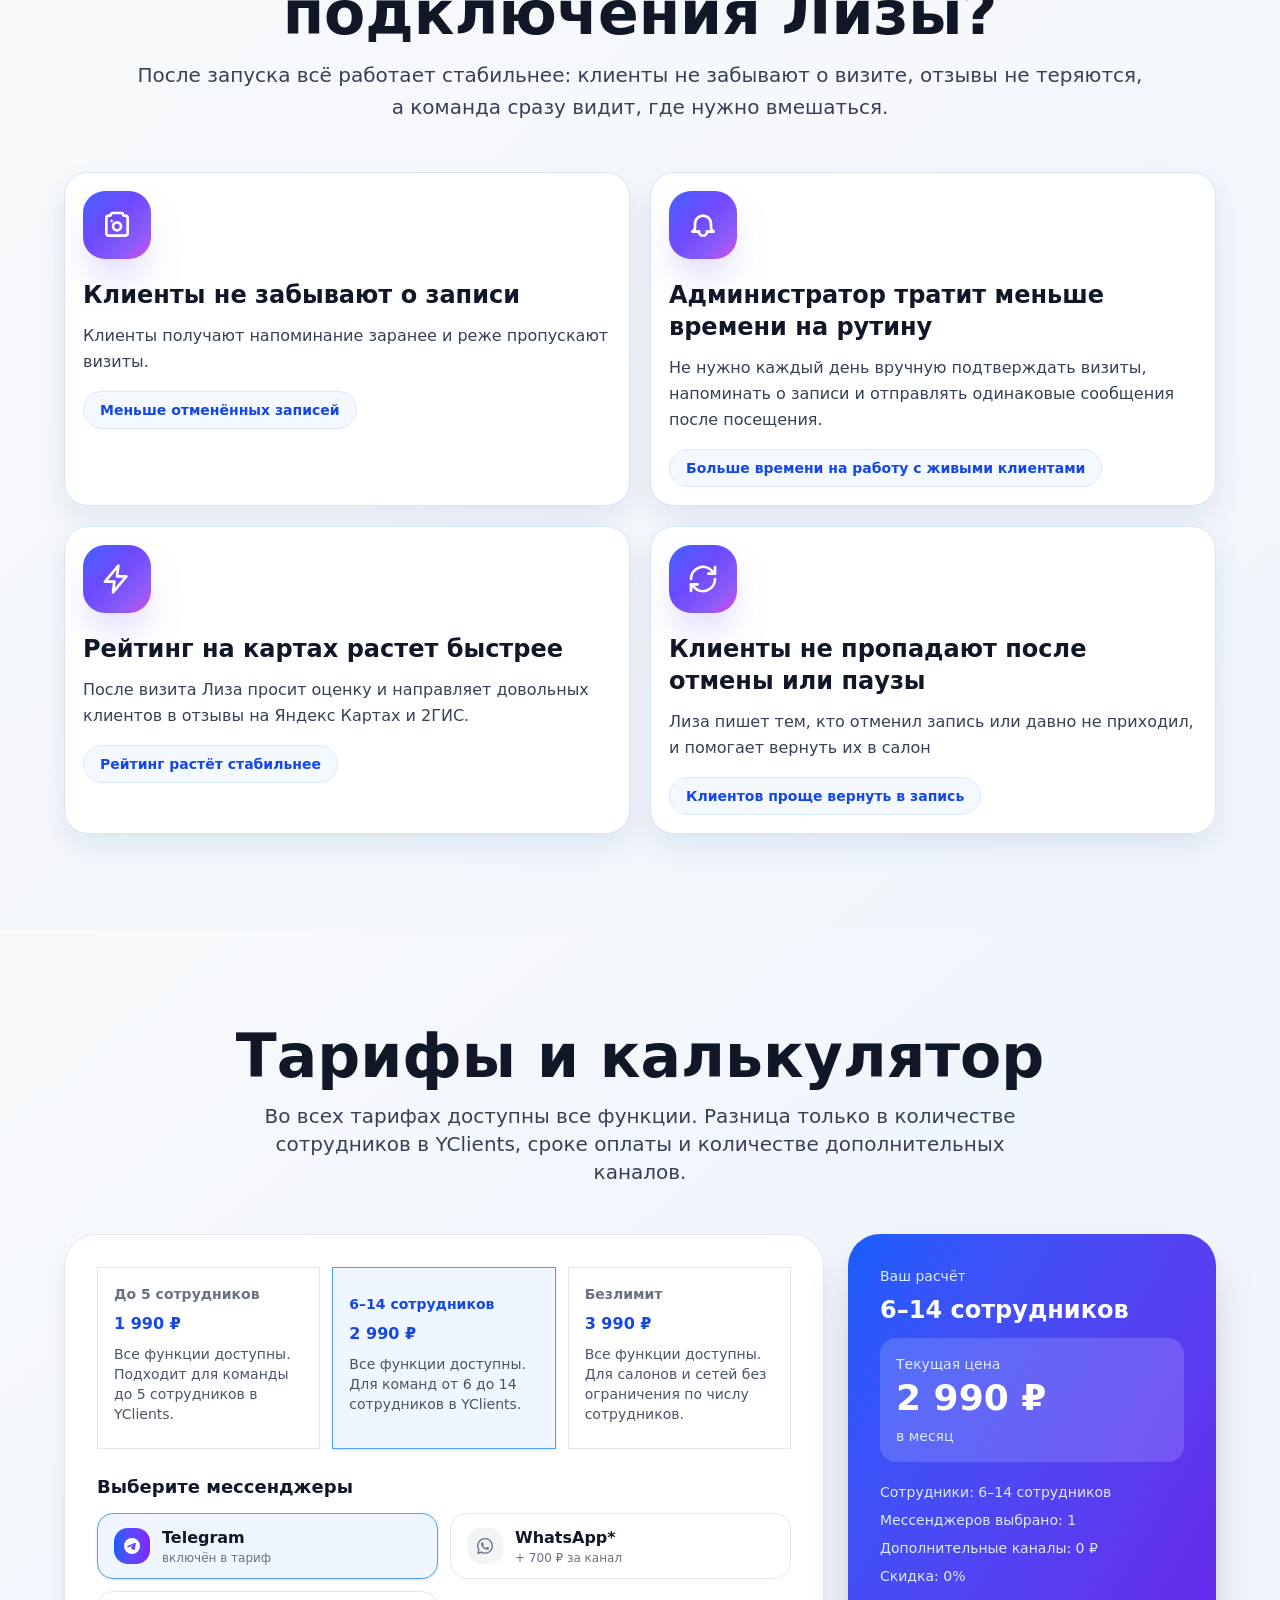
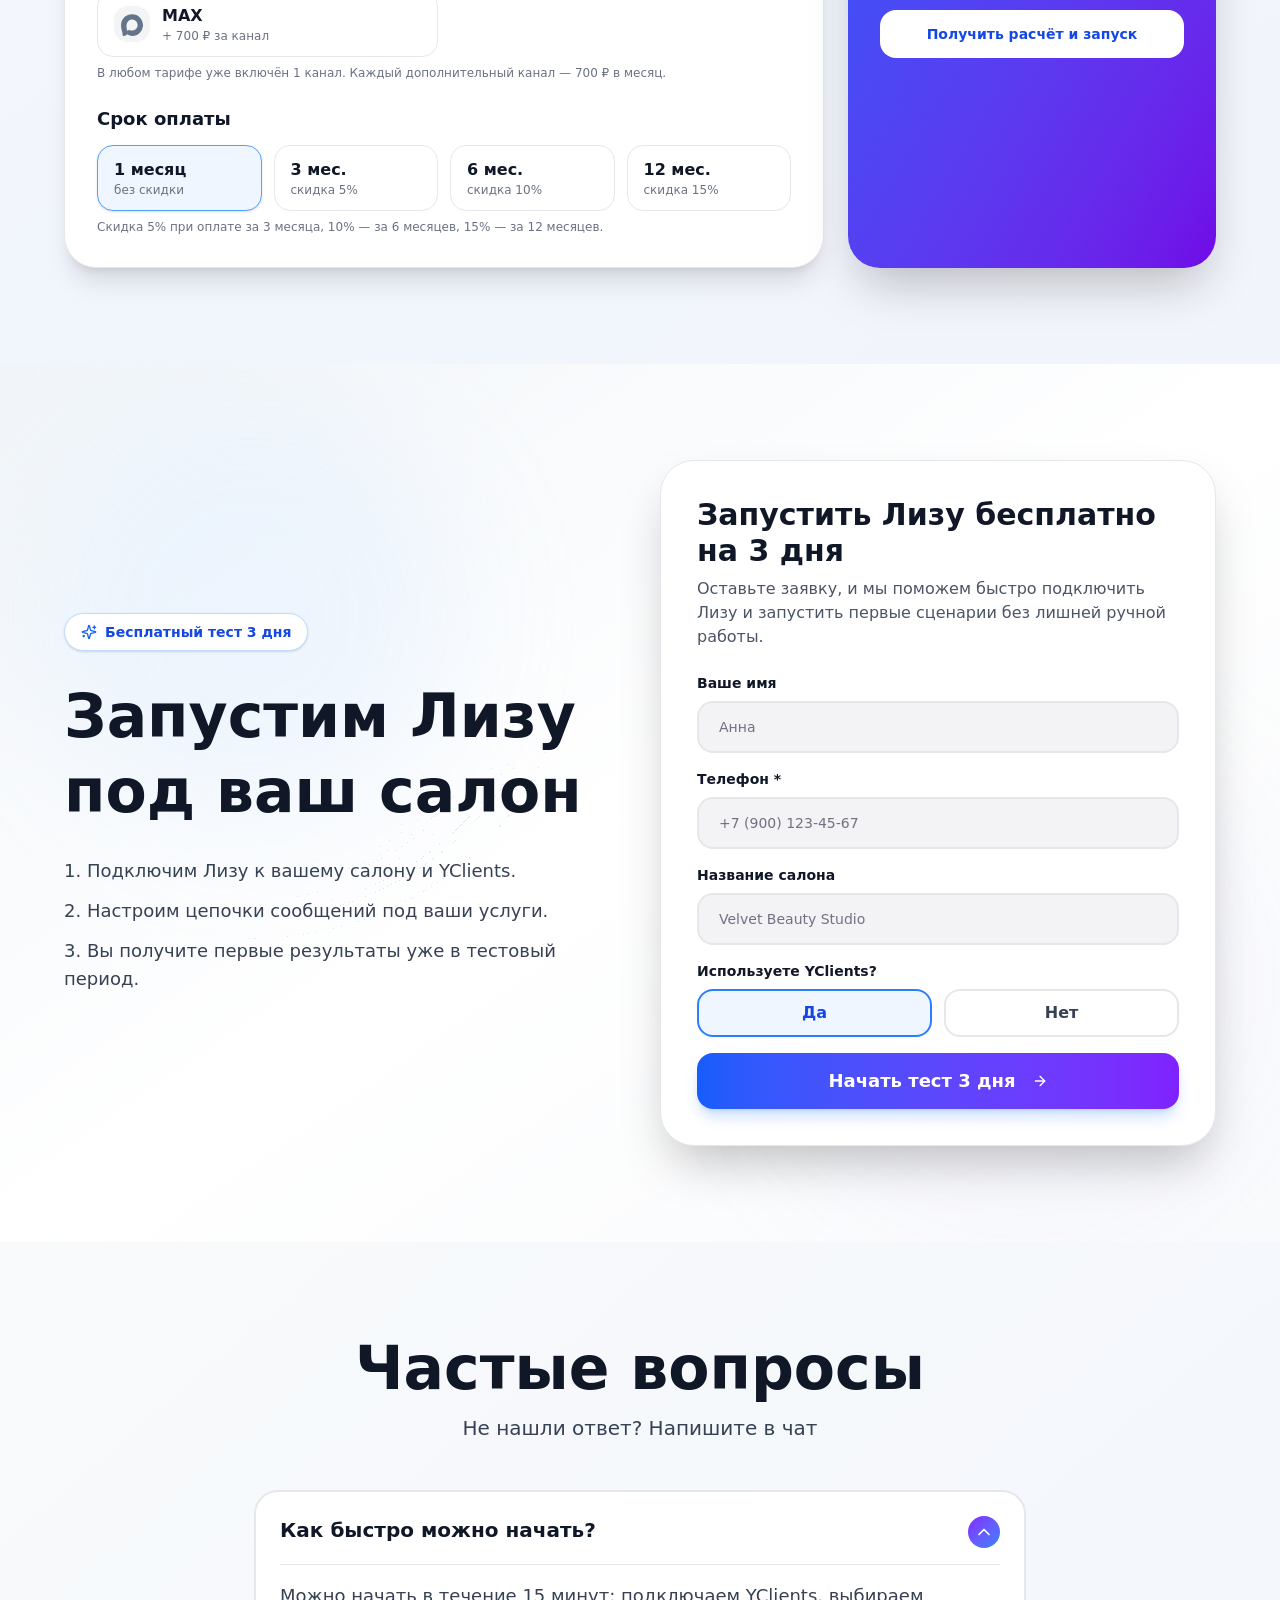
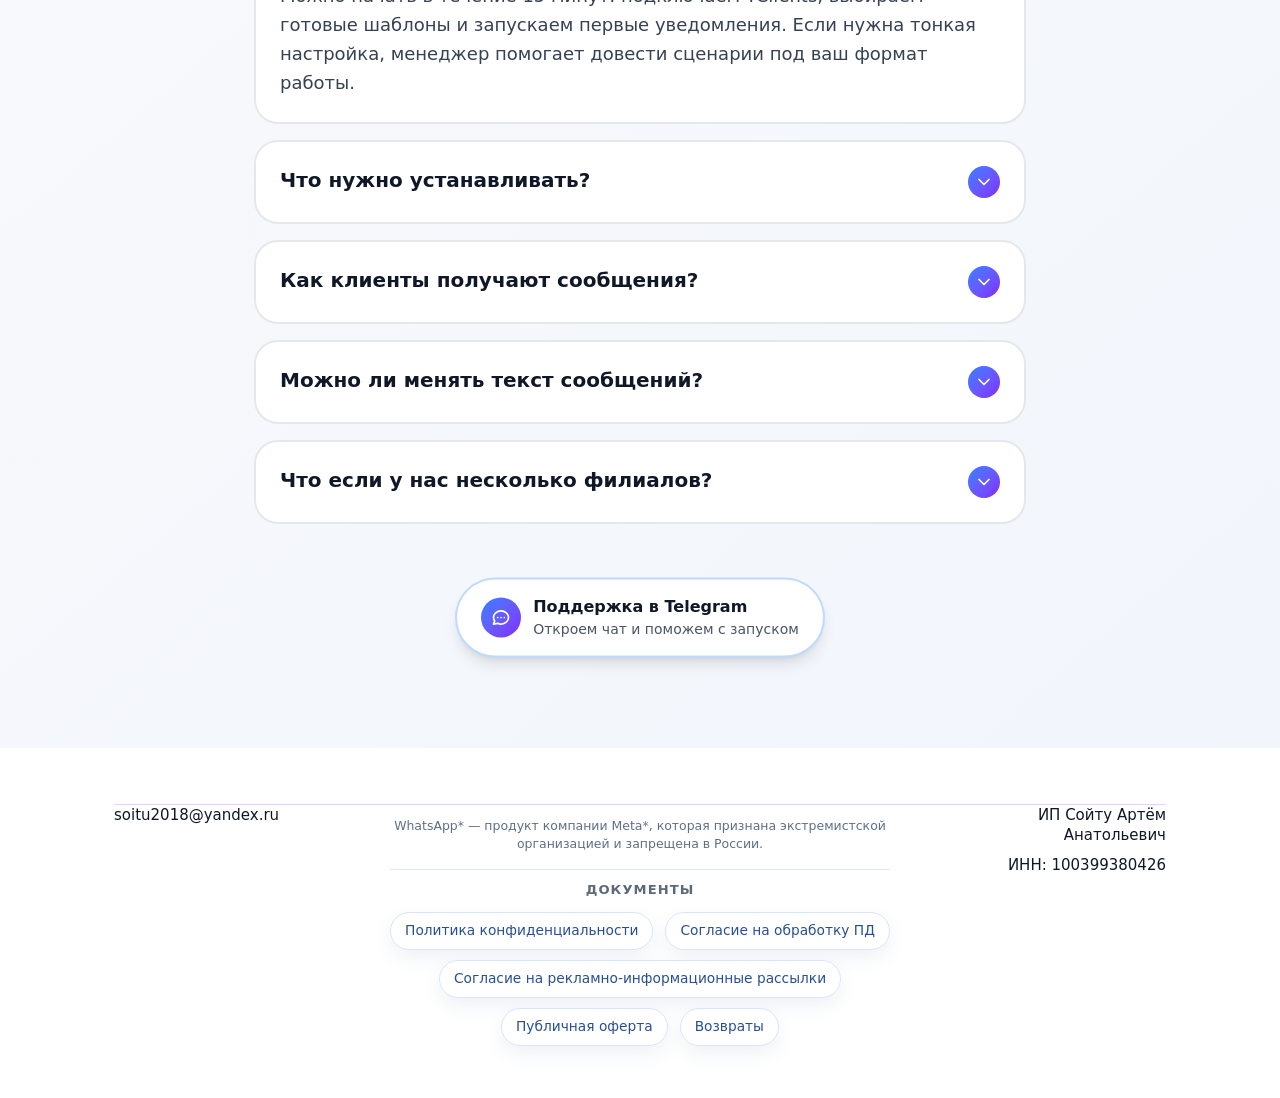
==== commit f7f3c6b1: "Fix messenger icon states in calculator" ====
--- a/index.html
+++ b/index.html
@@ -5,7 +5,7 @@
   <meta charset="UTF-8" />
   <meta name="viewport" content="width=device-width, initial-scale=1" />
   <title>Liza Bot Landing</title>
-  <link rel="stylesheet" href="./liza-app.css?v=28" />
+  <link rel="stylesheet" href="./liza-app.css?v=31" />
   <style>
     html, body {
       margin: 0;
@@ -960,6 +960,12 @@
       display: none !important;
     }
 
+    #pricing img[alt="MAX"] {
+      width: 1.375rem !important;
+      height: 1.375rem !important;
+      transform: translateY(1px);
+    }
+
     #footer {
       padding-top: 56px !important;
       padding-bottom: 52px !important;
@@ -1654,7 +1660,7 @@
         attempts += 1;
         var script = document.createElement("script");
         script.charset = "UTF-8";
-        script.src = "./liza-app.js?v=28&try=" + attempts;
+        script.src = "./liza-app.js?v=31&try=" + attempts;
         script.async = false;
         script.onload = function () {
           scheduleRenderCheck("load-" + attempts);
